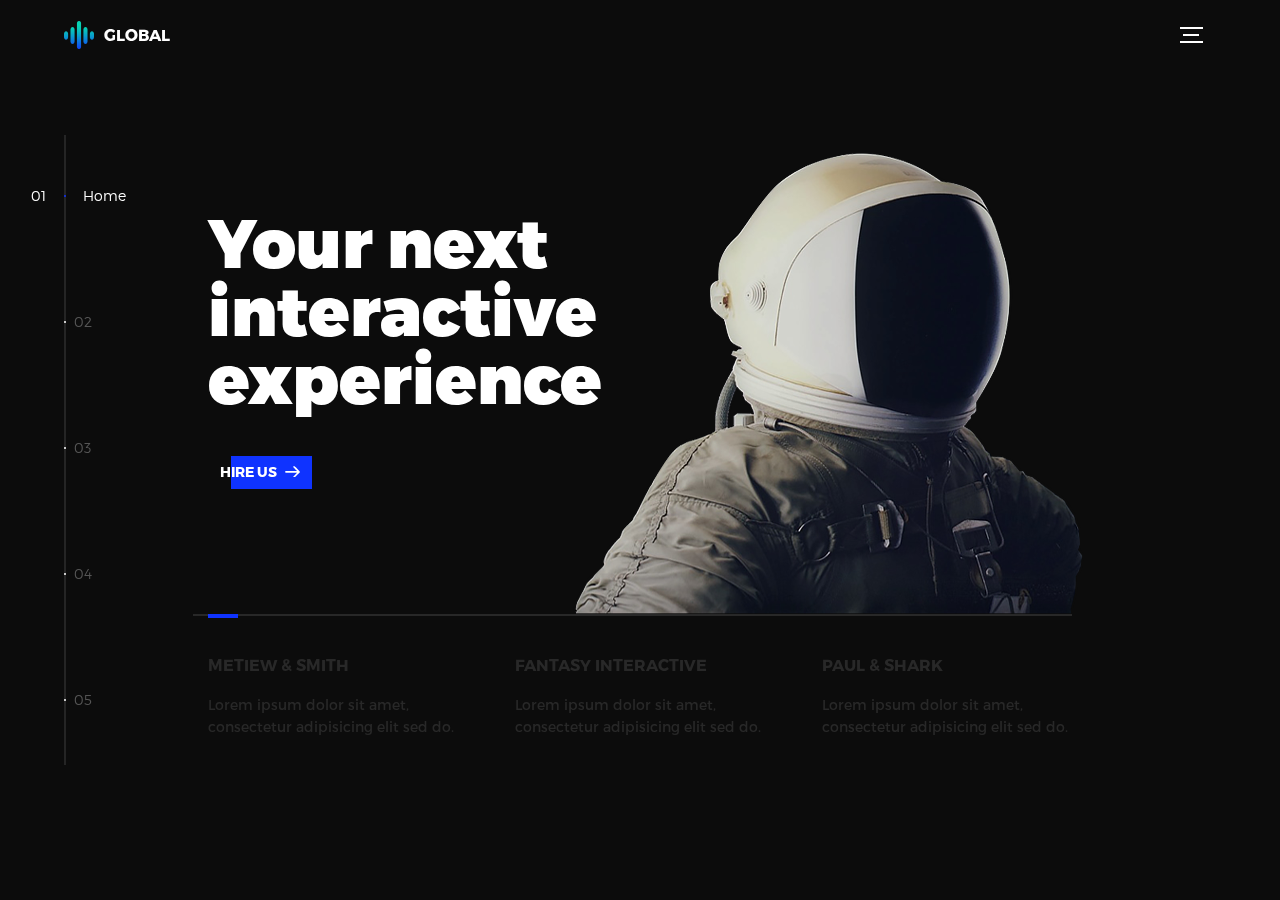
==== index.html @ d0811805 "Add files via upload" ====
<!DOCTYPE html>
<html lang="en">
<head>
  <title>Global</title>
  <meta charset="utf-8">
  <meta name="viewport" content="width=device-width, initial-scale=1">
  <meta http-equiv="X-UA-Compatible" content="IE=edge">
  <meta name="description" content="HTML5 website template">
  <meta name="keywords" content="global, template, html, sass, jquery">
  <meta name="author" content="Bucky Maler">
  <link rel="stylesheet" href="assets/css/main.css">
</head>
<body>

<!-- notification for small viewports and landscape oriented smartphones -->
<div class="device-notification">
  <a class="device-notification--logo" href="#0">
    <img src="assets/img/logo.png" alt="Global">
    <p>Global</p>
  </a>
  <p class="device-notification--message">Global has so much to offer that we must request you orient your device to portrait or find a larger screen. You won't be disappointed.</p>
</div>

<div class="perspective effect-rotate-left">
  <div class="container"><div class="outer-nav--return"></div>
    <div id="viewport" class="l-viewport">
      <div class="l-wrapper">
        <header class="header">
          <a class="header--logo" href="#0">
            <img src="assets/img/logo.png" alt="Global">
            <p>Global</p>
          </a>
          <button class="header--cta cta">Hire Us</button>
          <div class="header--nav-toggle">
            <span></span>
          </div>
        </header>
        <nav class="l-side-nav">
          <ul class="side-nav">
            <li class="is-active"><span>Home</span></li>
            <li><span>Works</span></li>
            <li><span>About</span></li>
            <li><span>Contact</span></li>
            <li><span>Hire us</span></li>
          </ul>
        </nav>
        <ul class="l-main-content main-content">
          <li class="l-section section section--is-active">
            <div class="intro">
              <div class="intro--banner">
                <h1>Your next<br>interactive<br>experience</h1>
                <button class="cta">Hire Us
                  <svg version="1.1" id="Layer_1" xmlns="http://www.w3.org/2000/svg" xmlns:xlink="http://www.w3.org/1999/xlink" x="0px" y="0px" viewBox="0 0 150 118" style="enable-background:new 0 0 150 118;" xml:space="preserve">
                  <g transform="translate(0.000000,118.000000) scale(0.100000,-0.100000)">
                    <path d="M870,1167c-34-17-55-57-46-90c3-15,81-100,194-211l187-185l-565-1c-431,0-571-3-590-13c-55-28-64-94-18-137c21-20,33-20,597-20h575l-192-193C800,103,794,94,849,39c20-20,39-29,61-29c28,0,63,30,298,262c147,144,272,271,279,282c30,51,23,60-219,304C947,1180,926,1196,870,1167z"/>
                  </g>
                  </svg>
                  <span class="btn-background"></span>
                </button>
                <img src="assets/img/introduction-visual.png" alt="Welcome">
              </div>
              <div class="intro--options">
                <a href="#0">
                  <h3>Metiew &amp; Smith</h3>
                  <p>Lorem ipsum dolor sit amet, consectetur adipisicing elit sed do.</p>
                </a>
                <a href="#0">
                  <h3>Fantasy interactive</h3>
                  <p>Lorem ipsum dolor sit amet, consectetur adipisicing elit sed do.</p>
                </a>
                <a href="#0">
                  <h3>Paul &amp; shark</h3>
                  <p>Lorem ipsum dolor sit amet, consectetur adipisicing elit sed do.</p>
                </a>
              </div>
            </div>
          </li>
          <li class="l-section section">
            <div class="work">
              <h2>Selected work</h2>
              <div class="work--lockup">
                <ul class="slider">
                  <li class="slider--item slider--item-left">
                    <a href="#0">
                      <div class="slider--item-image">
                        <img src="assets/img/work-victory.jpg" alt="Victory">
                      </div>
                      <p class="slider--item-title">Victory</p>
                      <p class="slider--item-description">Lorem ipsum dolor sit amet, consectetur adipisicing elit sed do.</p>
                    </a>
                  </li>
                  <li class="slider--item slider--item-center">
                    <a href="#0">
                      <div class="slider--item-image">
                        <img src="assets/img/work-metiew-smith.jpg" alt="Metiew and Smith">
                      </div>
                      <p class="slider--item-title">Metiew &amp; Smith</p>
                      <p class="slider--item-description">Lorem ipsum dolor sit amet, consectetur adipisicing elit sed do.</p>
                    </a>
                  </li>
                  <li class="slider--item slider--item-right">
                    <a href="#0">
                      <div class="slider--item-image">
                        <img src="assets/img/work-alex-nowak.jpg" alt="Alex Nowak">
                      </div>
                      <p class="slider--item-title">Alex Nowak</p>
                      <p class="slider--item-description">Lorem ipsum dolor sit amet, consectetur adipisicing elit sed do.</p>
                    </a>
                  </li>
                </ul>
                <div class="slider--prev">
                  <svg version="1.1" id="Layer_1" xmlns="http://www.w3.org/2000/svg" xmlns:xlink="http://www.w3.org/1999/xlink" x="0px" y="0px"
                  viewBox="0 0 150 118" style="enable-background:new 0 0 150 118;" xml:space="preserve">
                  <g transform="translate(0.000000,118.000000) scale(0.100000,-0.100000)">
                    <path d="M561,1169C525,1155,10,640,3,612c-3-13,1-36,8-52c8-15,134-145,281-289C527,41,562,10,590,10c22,0,41,9,61,29
                    c55,55,49,64-163,278L296,510h575c564,0,576,0,597,20c46,43,37,109-18,137c-19,10-159,13-590,13l-565,1l182,180
                    c101,99,187,188,193,199c16,30,12,57-12,84C631,1174,595,1183,561,1169z"/>
                  </g>
                  </svg>
                </div>
                <div class="slider--next">
                  <svg version="1.1" id="Layer_1" xmlns="http://www.w3.org/2000/svg" xmlns:xlink="http://www.w3.org/1999/xlink" x="0px" y="0px" viewBox="0 0 150 118" style="enable-background:new 0 0 150 118;" xml:space="preserve">
                  <g transform="translate(0.000000,118.000000) scale(0.100000,-0.100000)">
                    <path d="M870,1167c-34-17-55-57-46-90c3-15,81-100,194-211l187-185l-565-1c-431,0-571-3-590-13c-55-28-64-94-18-137c21-20,33-20,597-20h575l-192-193C800,103,794,94,849,39c20-20,39-29,61-29c28,0,63,30,298,262c147,144,272,271,279,282c30,51,23,60-219,304C947,1180,926,1196,870,1167z"/>
                  </g>
                  </svg>
                </div>
              </div>
            </div>
          </li>
          <li class="l-section section">
            <div class="about">
              <div class="about--banner">
                <h2>We<br>believe in<br>passionate<br>people</h2>
                <a href="#0">Career
                  <span>
                    <svg version="1.1" id="Layer_1" xmlns="http://www.w3.org/2000/svg" xmlns:xlink="http://www.w3.org/1999/xlink" x="0px" y="0px" viewBox="0 0 150 118" style="enable-background:new 0 0 150 118;" xml:space="preserve">
                    <g transform="translate(0.000000,118.000000) scale(0.100000,-0.100000)">
                      <path d="M870,1167c-34-17-55-57-46-90c3-15,81-100,194-211l187-185l-565-1c-431,0-571-3-590-13c-55-28-64-94-18-137c21-20,33-20,597-20h575l-192-193C800,103,794,94,849,39c20-20,39-29,61-29c28,0,63,30,298,262c147,144,272,271,279,282c30,51,23,60-219,304C947,1180,926,1196,870,1167z"/>
                    </g>
                    </svg>
                  </span>
                </a>
                <img src="assets/img/about-visual.png" alt="About Us">
              </div>
              <div class="about--options">
                <a href="#0">
                  <h3>Winners</h3>
                </a>
                <a href="#0">
                  <h3>Philosophy</h3>
                </a>
                <a href="#0">
                  <h3>History</h3>
                </a>
              </div>
            </div>
          </li>
          <li class="l-section section">
            <div class="contact">
              <div class="contact--lockup">
                <div class="modal">
                  <div class="modal--information">
                    <p>Pawia 5, 31-154 Kraków, Poland</p>
                    <a href="mailto:ouremail@gmail.com">ouremail@gmail.com</a>
                    <a href="tel:+148126287560">+48 12 628 75 60</a>
                  </div>
                  <ul class="modal--options">
                    <li><a href="#0">Bēhance</a></li>
                    <li><a href="#0">dribbble</a></li>
                    <li><a href="mailto:ouremail@gmail.com">Contact Us</a></li>
                  </ul>
                </div>
              </div>
            </div>
          </li>
          <li class="l-section section">
            <div class="hire">
              <h2>You want us to do</h2>
              <!-- checkout formspree.io for easy form setup -->
              <form class="work-request">
                <div class="work-request--options">
                  <span class="options-a">
                    <input id="opt-1" type="checkbox" value="app design">
                    <label for="opt-1">
                      <svg version="1.1" id="Layer_1" xmlns="http://www.w3.org/2000/svg" xmlns:xlink="http://www.w3.org/1999/xlink" x="0px" y="0px"
                      viewBox="0 0 150 111" style="enable-background:new 0 0 150 111;" xml:space="preserve">
                      <g transform="translate(0.000000,111.000000) scale(0.100000,-0.100000)">
                        <path d="M950,705L555,310L360,505C253,612,160,700,155,700c-6,0-44-34-85-75l-75-75l278-278L550-5l475,475c261,261,475,480,475,485c0,13-132,145-145,145C1349,1100,1167,922,950,705z"/>
                      </g>
                      </svg>
                      App Design
                    </label>
                    <input id="opt-2" type="checkbox" value="graphic design">
                    <label for="opt-2">
                      <svg version="1.1" id="Layer_1" xmlns="http://www.w3.org/2000/svg" xmlns:xlink="http://www.w3.org/1999/xlink" x="0px" y="0px"
                      viewBox="0 0 150 111" style="enable-background:new 0 0 150 111;" xml:space="preserve">
                      <g transform="translate(0.000000,111.000000) scale(0.100000,-0.100000)">
                        <path d="M950,705L555,310L360,505C253,612,160,700,155,700c-6,0-44-34-85-75l-75-75l278-278L550-5l475,475c261,261,475,480,475,485c0,13-132,145-145,145C1349,1100,1167,922,950,705z"/>
                      </g>
                      </svg>
                      Graphic Design
                    </label>
                    <input id="opt-3" type="checkbox" value="motion design">
                    <label for="opt-3">
                      <svg version="1.1" id="Layer_1" xmlns="http://www.w3.org/2000/svg" xmlns:xlink="http://www.w3.org/1999/xlink" x="0px" y="0px"
                      viewBox="0 0 150 111" style="enable-background:new 0 0 150 111;" xml:space="preserve">
                      <g transform="translate(0.000000,111.000000) scale(0.100000,-0.100000)">
                        <path d="M950,705L555,310L360,505C253,612,160,700,155,700c-6,0-44-34-85-75l-75-75l278-278L550-5l475,475c261,261,475,480,475,485c0,13-132,145-145,145C1349,1100,1167,922,950,705z"/>
                      </g>
                      </svg>
                      Motion Design
                    </label>
                  </span>
                  <span class="options-b">
                    <input id="opt-4" type="checkbox" value="ux design">
                    <label for="opt-4">
                      <svg version="1.1" id="Layer_1" xmlns="http://www.w3.org/2000/svg" xmlns:xlink="http://www.w3.org/1999/xlink" x="0px" y="0px"
                      viewBox="0 0 150 111" style="enable-background:new 0 0 150 111;" xml:space="preserve">
                      <g transform="translate(0.000000,111.000000) scale(0.100000,-0.100000)">
                        <path d="M950,705L555,310L360,505C253,612,160,700,155,700c-6,0-44-34-85-75l-75-75l278-278L550-5l475,475c261,261,475,480,475,485c0,13-132,145-145,145C1349,1100,1167,922,950,705z"/>
                      </g>
                      </svg>
                      UX Design
                    </label>
                    <input id="opt-5" type="checkbox" value="webdesign">
                    <label for="opt-5">
                      <svg version="1.1" id="Layer_1" xmlns="http://www.w3.org/2000/svg" xmlns:xlink="http://www.w3.org/1999/xlink" x="0px" y="0px"
                      viewBox="0 0 150 111" style="enable-background:new 0 0 150 111;" xml:space="preserve">
                      <g transform="translate(0.000000,111.000000) scale(0.100000,-0.100000)">
                        <path d="M950,705L555,310L360,505C253,612,160,700,155,700c-6,0-44-34-85-75l-75-75l278-278L550-5l475,475c261,261,475,480,475,485c0,13-132,145-145,145C1349,1100,1167,922,950,705z"/>
                      </g>
                      </svg>
                      Webdesign
                    </label>
                    <input id="opt-6" type="checkbox" value="marketing">
                    <label for="opt-6">
                      <svg version="1.1" id="Layer_1" xmlns="http://www.w3.org/2000/svg" xmlns:xlink="http://www.w3.org/1999/xlink" x="0px" y="0px"
                      viewBox="0 0 150 111" style="enable-background:new 0 0 150 111;" xml:space="preserve">
                      <g transform="translate(0.000000,111.000000) scale(0.100000,-0.100000)">
                        <path d="M950,705L555,310L360,505C253,612,160,700,155,700c-6,0-44-34-85-75l-75-75l278-278L550-5l475,475c261,261,475,480,475,485c0,13-132,145-145,145C1349,1100,1167,922,950,705z"/>
                      </g>
                      </svg>
                      Marketing
                    </label>
                  </span>
                </div>
                <div class="work-request--information">
                  <div class="information-name">
                    <input id="name" type="text" spellcheck="false">
                    <label for="name">Name</label>
                  </div>
                  <div class="information-email">
                    <input id="email" type="email" spellcheck="false">
                    <label for="email">Email</label>
                  </div>
                </div>
                <input type="submit" value="Send Request">
              </form>
            </div>
          </li>
        </ul>
      </div>
    </div>
  </div>
  <ul class="outer-nav">
    <li class="is-active">Home</li>
    <li>Works</li>
    <li>About</li>
    <li>Contact</li>
    <li>Hire us</li>
  </ul>
</div>

<script src="https://ajax.googleapis.com/ajax/libs/jquery/2.2.4/jquery.min.js"></script>
<script>window.jQuery || document.write('<script src="assets/js/vendor/jquery-2.2.4.min.js"><\/script>')</script>
<script src="assets/js/functions-min.js"></script>
</body>
</html>
---- assets/css/main.css ----
@font-face{font-family:'Montserrat';src:url("fonts/Montserrat-Black.eot");src:local("☺"),url("fonts/Montserrat-Black.woff") format("woff"),url("fonts/Montserrat-Black.ttf") format("truetype"),url("fonts/Montserrat-Black.svg") format("svg");font-weight:900;font-style:normal}@font-face{font-family:'Montserrat';src:url("fonts/Montserrat-Bold.eot");src:local("☺"),url("fonts/Montserrat-Bold.woff") format("woff"),url("fonts/Montserrat-Bold.ttf") format("truetype"),url("fonts/Montserrat-Bold.svg") format("svg");font-weight:700;font-style:normal}@font-face{font-family:'Montserrat';src:url("fonts/Montserrat-Regular.eot");src:local("☺"),url("fonts/Montserrat-Regular.woff") format("woff"),url("fonts/Montserrat-Regular.ttf") format("truetype"),url("fonts/Montserrat-Regular.svg") format("svg");font-weight:400;font-style:normal}@font-face{font-family:'Montserrat';src:url("fonts/Montserrat-Light.eot");src:local("☺"),url("fonts/Montserrat-Light.woff") format("woff"),url("fonts/Montserrat-Light.ttf") format("truetype"),url("fonts/Montserrat-Light.svg") format("svg");font-weight:300;font-style:normal}/*! normalize.css v3.0.2 | MIT License | git.io/normalize */html{font-family:sans-serif;-ms-text-size-adjust:100%;-webkit-text-size-adjust:100%}body{margin:0}article,aside,details,figcaption,figure,footer,header,hgroup,main,menu,nav,section,summary{display:block}audio,canvas,progress,video{display:inline-block;vertical-align:baseline}audio:not([controls]){display:none;height:0}[hidden],template{display:none}a{background-color:transparent}a:active,a:hover{outline:0}abbr[title]{border-bottom:1px dotted}b,strong{font-weight:bold}dfn{font-style:italic}h1{font-size:2em;margin:0.67em 0}mark{background:#ff0;color:#000}small{font-size:80%}sub,sup{font-size:75%;line-height:0;position:relative;vertical-align:baseline}sup{top:-0.5em}sub{bottom:-0.25em}img{border:0}svg:not(:root){overflow:hidden}figure{margin:1em 40px}hr{box-sizing:content-box;height:0}pre{overflow:auto}code,kbd,pre,samp{font-family:monospace, monospace;font-size:1em}button,input,optgroup,select,textarea{color:inherit;font:inherit;margin:0}button{overflow:visible}button,select{text-transform:none}button,html input[type="button"],input[type="reset"],input[type="submit"]{-webkit-appearance:button;cursor:pointer}button[disabled],html input[disabled]{cursor:default}button::-moz-focus-inner,input::-moz-focus-inner{border:0;padding:0}input{line-height:normal}input[type="checkbox"],input[type="radio"]{box-sizing:border-box;padding:0}input[type="number"]::-webkit-inner-spin-button,input[type="number"]::-webkit-outer-spin-button{height:auto}input[type="search"]{-webkit-appearance:textfield;box-sizing:content-box}input[type="search"]::-webkit-search-cancel-button,input[type="search"]::-webkit-search-decoration{-webkit-appearance:none}fieldset{border:1px solid #c0c0c0;margin:0 2px;padding:0.35em 0.625em 0.75em}legend{border:0;padding:0}textarea{overflow:auto}optgroup{font-weight:bold}table{border-collapse:collapse;border-spacing:0}td,th{padding:0}::-moz-selection{background:#FFF498}::selection{background:#FFF498}::-moz-selection{background:#FFF498}img::-moz-selection{background:transparent}img::selection{background:transparent}img::-moz-selection{background:transparent}body{-webkit-tap-highlight-color:#FFF498}body{background-color:#0c0c0c;font-size:14px;line-height:1.6;font-family:"Montserrat",sans-serif;color:#fff;-webkit-font-smoothing:antialiased;-webkit-text-size-adjust:100%}.l-viewport{position:relative;width:100%;height:100vh;box-shadow:0 0 45px 5px rgba(0,0,0,0.85);overflow:hidden}.l-wrapper{position:relative;width:1440px;max-width:90%;height:100%;margin:0 auto}.l-side-nav{position:absolute;left:0;display:-webkit-box;display:-webkit-flex;display:-ms-flexbox;display:flex;height:100%;-webkit-box-align:center;-webkit-align-items:center;-ms-flex-align:center;align-items:center}.l-side-nav::before{content:"";position:absolute;top:50%;left:0;-webkit-transform:translateY(-50%);transform:translateY(-50%);width:2px;height:70%;max-height:750px;background-color:#555;opacity:.35;z-index:10}@media (max-width: 1180px){.l-side-nav{display:none}}.l-main-content{position:relative;width:100%;height:100%;margin:0;padding:0;list-style:none}.l-section{position:absolute;width:100%;height:100%}.device-notification{display:none;position:fixed;top:0;left:0;width:100%;height:100%;-webkit-box-orient:vertical;-webkit-box-direction:normal;-webkit-flex-direction:column;-ms-flex-direction:column;flex-direction:column;-webkit-box-align:center;-webkit-align-items:center;-ms-flex-align:center;-ms-grid-row-align:center;align-items:center;-webkit-box-pack:center;-webkit-justify-content:center;-ms-flex-pack:center;justify-content:center;background-color:#0c0c0c;z-index:12}.device-notification--logo{display:-webkit-box;display:-webkit-flex;display:-ms-flexbox;display:flex;-webkit-box-align:center;-webkit-align-items:center;-ms-flex-align:center;align-items:center;text-decoration:none;color:#fff}.device-notification--logo p{margin:0 0 0 10px;font-size:16px;font-weight:700;text-transform:uppercase}.device-notification--message{width:70%;margin:30px 0 0 0;font-weight:700;text-align:center}@media (max-width: 767px) and (min-width: 601px) and (max-height: 680px){.device-notification{display:-webkit-box;display:-webkit-flex;display:-ms-flexbox;display:flex}}@media (max-width: 600px) and (min-width: 480px) and (max-height: 580px){.device-notification{display:-webkit-box;display:-webkit-flex;display:-ms-flexbox;display:flex}}@media (max-width: 736px) and (min-width: 360px) and (orientation: landscape){.device-notification{display:-webkit-box;display:-webkit-flex;display:-ms-flexbox;display:flex}}@media(max-width: 359px){.device-notification{display:-webkit-box;display:-webkit-flex;display:-ms-flexbox;display:flex}}.section{opacity:0;visibility:hidden;-webkit-transition:opacity .4s ease-in-out,visibility 0s .4s;transition:opacity .4s ease-in-out,visibility 0s .4s}.section--is-active{opacity:1;visibility:visible;z-index:1;-webkit-transition:opacity .4s ease-in-out .4s;transition:opacity .4s ease-in-out .4s}.section--next{-webkit-transform:translateY(-45px);transform:translateY(-45px);-webkit-transition:-webkit-transform .4s ease-in-out;transition:-webkit-transform .4s ease-in-out;transition:transform .4s ease-in-out;transition:transform .4s ease-in-out, -webkit-transform .4s ease-in-out}.section--prev{-webkit-transform:translateY(45px);transform:translateY(45px);-webkit-transition:-webkit-transform .4s ease-in-out;transition:-webkit-transform .4s ease-in-out;transition:transform .4s ease-in-out;transition:transform .4s ease-in-out, -webkit-transform .4s ease-in-out}.header{position:absolute;top:0;left:0;display:-webkit-box;display:-webkit-flex;display:-ms-flexbox;display:flex;width:100%;height:70px;-webkit-box-align:center;-webkit-align-items:center;-ms-flex-align:center;align-items:center;-webkit-box-pack:justify;-webkit-justify-content:space-between;-ms-flex-pack:justify;justify-content:space-between;z-index:10}.header--logo{display:-webkit-box;display:-webkit-flex;display:-ms-flexbox;display:flex;-webkit-box-align:center;-webkit-align-items:center;-ms-flex-align:center;align-items:center;text-decoration:none;color:#fff}.header--logo p{margin:0 0 0 10px;font-size:16px;font-weight:700;text-transform:uppercase}.header--nav-toggle{display:-webkit-box;display:-webkit-flex;display:-ms-flexbox;display:flex;width:50px;height:50px;-webkit-box-orient:vertical;-webkit-box-direction:normal;-webkit-flex-direction:column;-ms-flex-direction:column;flex-direction:column;-webkit-box-align:center;-webkit-align-items:center;-ms-flex-align:center;align-items:center;-webkit-box-pack:center;-webkit-justify-content:center;-ms-flex-pack:center;justify-content:center;cursor:pointer}.header--nav-toggle span,.header--nav-toggle::before,.header--nav-toggle::after{content:"";position:relative;width:16px;height:2px;background-color:#fff}.header--nav-toggle::before{bottom:5px;width:23px}.header--nav-toggle::after{top:5px;width:23px}.header--cta{position:absolute;top:50%;left:50%;-webkit-transform:translate(-50%, -50%);transform:translate(-50%, -50%);padding:0 20px;line-height:30px;text-decoration:none;color:#fff;font-weight:700;text-transform:uppercase;background-color:#0f33ff;border:none;opacity:0;visibility:hidden;-webkit-transition:opacity .4s ease-in-out,visibility 0s .4s;transition:opacity .4s ease-in-out,visibility 0s .4s}.header--cta:focus{outline:none}.header--cta.is-active{opacity:1;visibility:visible;-webkit-transition:opacity .4s ease-in-out .4s;transition:opacity .4s ease-in-out .4s}@media (max-width: 767px){.header--cta{display:none}}.side-nav{position:relative;display:-webkit-box;display:-webkit-flex;display:-ms-flexbox;display:flex;width:100px;height:70%;max-height:750px;-webkit-box-orient:vertical;-webkit-box-direction:normal;-webkit-flex-direction:column;-ms-flex-direction:column;flex-direction:column;-webkit-justify-content:space-around;-ms-flex-pack:distribute;justify-content:space-around;margin:0;padding:0;list-style-position:inside;z-index:10}.side-nav>li{position:relative;top:-5px;color:#fff;font-size:6px;cursor:pointer}.side-nav>li span{position:relative;top:3px;left:10px;color:#fff;font-size:14px;font-weight:300;opacity:0;visibility:hidden}.side-nav>li::before{position:absolute;top:3px;left:10px;color:#555;font-size:14px;font-weight:300}.side-nav li:nth-child(1)::before{content:"01"}.side-nav li:nth-child(2)::before{content:"02"}.side-nav li:nth-child(3)::before{content:"03"}.side-nav li:nth-child(4)::before{content:"04"}.side-nav li:nth-child(5)::before{content:"05"}.side-nav li.is-active{color:#0f33ff;-webkit-transition:color .4s ease-in-out;transition:color .4s ease-in-out}.side-nav li.is-active span{opacity:1;visibility:visible;-webkit-transition:opacity .4s ease-in-out;transition:opacity .4s ease-in-out}.side-nav li.is-active::before{left:-33px;color:#fff}.intro{position:relative;display:-webkit-box;display:-webkit-flex;display:-ms-flexbox;display:flex;width:900px;max-width:75%;height:100%;-webkit-box-orient:vertical;-webkit-box-direction:normal;-webkit-flex-direction:column;-ms-flex-direction:column;flex-direction:column;-webkit-box-pack:center;-webkit-justify-content:center;-ms-flex-pack:center;justify-content:center;margin:0 auto}@media (max-width: 1180px){.intro{max-width:100%}}.intro--banner{position:relative;height:475px}.intro--banner::before{content:"";position:absolute;bottom:20px;left:-15px;right:0;height:2px;background-color:#282828}.intro--banner::after{content:"";position:absolute;bottom:18px;left:0;width:30px;height:4px;background-color:#0f33ff}.intro--banner h1{position:relative;font-size:68px;font-weight:900;line-height:1;z-index:1}.intro--banner button{position:relative;padding:5px 17px 5px 12px;font-weight:700;text-transform:uppercase;background-color:transparent;border:none}.intro--banner button .btn-background{position:absolute;top:0;left:23px;right:0;height:100%;background-color:#0f33ff;z-index:-1;-webkit-transition:left .2s ease-in-out;transition:left .2s ease-in-out}.intro--banner button:hover .btn-background{left:0}.intro--banner button:focus{outline:none}.intro--banner button svg{position:relative;left:5px;width:15px;fill:#fff}.intro--banner img{position:absolute;bottom:21px;right:-12px}.intro--options{display:-webkit-box;display:-webkit-flex;display:-ms-flexbox;display:flex;-webkit-box-pack:justify;-webkit-justify-content:space-between;-ms-flex-pack:justify;justify-content:space-between;margin:0;padding:0;list-style:none}.intro--options>a{max-width:250px;text-decoration:none;color:#282828;-webkit-transition:color .2s ease-in-out;transition:color .2s ease-in-out}.intro--options>a:hover{color:#fff}.intro--options h3{font-size:16px;text-transform:uppercase}.intro--options p{margin-bottom:0}@media (max-width: 900px){.intro--banner{height:380px}.intro--banner h1{font-size:55px}.intro--banner img{width:430px}.intro--options>a{margin-right:30px}.intro--options>a:last-child{margin-right:0}}@media (max-width: 767px){.intro--banner{height:305px}.intro--banner h1{font-size:44px}.intro--banner img{width:330px}.intro--options{display:block}.intro--options>a{display:block;max-width:100%;margin:0 0 30px 0}.intro--options>a:last-child{margin-bottom:0}}@media (max-width: 600px){.intro--banner{height:360px}.intro--banner h1{font-size:55px}.intro--banner img{display:none}}@media (max-width: 600px) and (max-height: 750px){.intro--banner{height:auto}.intro--banner::before,.intro--banner::after{display:none}.intro--banner h1{margin-top:0}.intro--options{display:none}}.work{position:relative;display:-webkit-box;display:-webkit-flex;display:-ms-flexbox;display:flex;width:960px;max-width:80%;height:100%;-webkit-box-orient:vertical;-webkit-box-direction:normal;-webkit-flex-direction:column;-ms-flex-direction:column;flex-direction:column;-webkit-box-pack:center;-webkit-justify-content:center;-ms-flex-pack:center;justify-content:center;margin:0 auto}@media (max-width: 1180px){.work{max-width:100%}}.work h2{margin:0 0 20px 0;font-size:30px;text-align:center}.work--lockup{position:relative}.work--lockup .slider{position:relative;display:-webkit-box;display:-webkit-flex;display:-ms-flexbox;display:flex;width:80%;margin:0 auto;padding:0;list-style:none}.work--lockup .slider--item{position:absolute;display:none;text-align:center}.work--lockup .slider--item a{text-decoration:none;color:#858585}.work--lockup .slider--item-title{margin-top:10px;font-size:12px;font-weight:700;text-transform:uppercase}.work--lockup .slider--item-description{display:none;max-width:250px;margin:0 auto}.work--lockup .slider--item-image{width:150px;height:150px;margin:0 auto;border-radius:50%;overflow:hidden}.work--lockup .slider--item-image img{width:100%}.work--lockup .slider--item-left{top:50%;left:0;-webkit-transform:translateY(-50%);transform:translateY(-50%);display:block}.work--lockup .slider--item-right{top:50%;right:0;-webkit-transform:translateY(-50%);transform:translateY(-50%);display:block}.work--lockup .slider--item-center{position:relative;top:30px;left:50%;-webkit-transform:translateX(-50%);transform:translateX(-50%);display:block}.work--lockup .slider--item-center a{color:#fff}.work--lockup .slider--item-center .slider--item-title{margin-top:25px;font-size:16px}.work--lockup .slider--item-center .slider--item-description{display:block}.work--lockup .slider--item-center .slider--item-image{width:300px;height:300px}.work--lockup .slider--next,.work--lockup .slider--prev{position:absolute;top:160px;display:-webkit-box;display:-webkit-flex;display:-ms-flexbox;display:flex;width:50px;height:50px;-webkit-box-align:center;-webkit-align-items:center;-ms-flex-align:center;align-items:center;-webkit-box-pack:center;-webkit-justify-content:center;-ms-flex-pack:center;justify-content:center;background-color:#282828;border-radius:50%;cursor:pointer}.work--lockup .slider--next svg,.work--lockup .slider--prev svg{width:20px;fill:#fff}.work--lockup .slider--next{right:0}.work--lockup .slider--prev{left:0}@media (max-width: 900px){.work--lockup .slider--item-image{width:120px;height:120px}.work--lockup .slider--item-center .slider--item-image{width:240px;height:240px}.work--lockup .slider--next,.work--lockup .slider--prev{top:130px}}@media (max-width: 767px){.work--lockup .slider{width:75%}.work--lockup .slider--item-image{width:90px;height:90px}.work--lockup .slider--item-center .slider--item-image{width:190px;height:190px}.work--lockup .slider--next,.work--lockup .slider--prev{top:105px}}@media (max-width: 600px){.work--lockup .slider{width:auto}.work--lockup .slider--item-left,.work--lockup .slider--item-right{display:none}}.about{position:relative;display:-webkit-box;display:-webkit-flex;display:-ms-flexbox;display:flex;width:900px;max-width:75%;height:100%;-webkit-box-orient:vertical;-webkit-box-direction:normal;-webkit-flex-direction:column;-ms-flex-direction:column;flex-direction:column;-webkit-box-pack:center;-webkit-justify-content:center;-ms-flex-pack:center;justify-content:center;margin:0 auto}@media (max-width: 1180px){.about{max-width:100%}}.about--banner{position:relative;height:475px}.about--banner::before{content:"";position:absolute;top:20px;left:200px;-webkit-transform:rotate(-25deg);transform:rotate(-25deg);border:5px solid #0f33ff;border-right-color:transparent;border-bottom-color:transparent}.about--banner::after{content:"";position:absolute;top:75px;left:400px;-webkit-transform:rotate(45deg);transform:rotate(45deg);width:10px;height:10px;background-color:#0f33ff}.about--banner h2{position:relative;margin-top:35px;font-size:68px;font-weight:900;line-height:1;z-index:1}.about--banner h2::before{content:"";position:absolute;top:60px;left:268px;width:30px;height:30px;background-color:#0f33ff;border-radius:50%}.about--banner h2::after{content:"";position:absolute;top:255px;left:255px;width:10px;height:10px;background-color:#0f33ff}.about--banner a{padding:5px 17px 5px 0;text-decoration:none;color:#fff;font-weight:700;text-transform:uppercase;background-color:transparent}.about--banner a:hover svg{left:10px}.about--banner a svg{position:relative;left:5px;width:15px;fill:#fff;-webkit-transition:left .2s ease-in-out;transition:left .2s ease-in-out}.about--banner img{position:absolute;bottom:-90px;right:-12px}.about--options{display:-webkit-box;display:-webkit-flex;display:-ms-flexbox;display:flex;max-width:600px;-webkit-box-pack:justify;-webkit-justify-content:space-between;-ms-flex-pack:justify;justify-content:space-between;margin:0;padding:0;list-style:none}.about--options>a{position:relative;width:150px;height:75px;text-decoration:none;color:#fff;border:10px solid #0f33ff;background-position:center;background-size:cover;background-repeat:no-repeat}.about--options>a:nth-child(1){background-image:url("../img/about-winners.jpg")}.about--options>a:nth-child(2){background-image:url("../img/about-philosophy.jpg")}.about--options>a:nth-child(3){background-image:url("../img/about-history.jpg")}.about--options>a:hover h3{bottom:-50px}.about--options h3{position:absolute;bottom:-38px;left:10px;font-size:16px;text-transform:uppercase;-webkit-transition:bottom .2s ease-in-out,left .2s ease-in-out;transition:bottom .2s ease-in-out,left .2s ease-in-out}@media (max-width: 767px){.about--banner{height:305px}.about--banner::before{top:0;left:125px}.about--banner::after{top:35px;left:260px}.about--banner h2{margin-top:10px;font-size:44px}.about--banner h2::before{top:28px;left:168px}.about--banner h2::after{top:163px;left:163px}.about--banner img{width:315px}}@media (max-width: 600px){.about--banner{height:auto}.about--banner::before{left:155px}.about--banner::after{left:310px}.about--banner h2{margin-top:0;font-size:55px}.about--banner h2::before{top:43px;left:214px}.about--banner h2::after{top:205px;left:205px}.about--banner img{display:none}.about--options{display:none}}.contact{position:fixed;top:0;left:0;width:100%;height:100%;background-image:url("../img/contact-visual.png");background-position:center;background-size:cover;background-repeat:no-repeat}.contact--lockup{position:relative;display:-webkit-box;display:-webkit-flex;display:-ms-flexbox;display:flex;width:900px;max-width:75%;height:100%;-webkit-box-align:center;-webkit-align-items:center;-ms-flex-align:center;align-items:center;-webkit-box-pack:end;-webkit-justify-content:flex-end;-ms-flex-pack:end;justify-content:flex-end;margin:0 auto}@media (max-width: 1180px){.contact--lockup{max-width:90%}}@media (max-width: 767px){.contact--lockup{-webkit-box-pack:center;-webkit-justify-content:center;-ms-flex-pack:center;justify-content:center}}.contact--lockup .modal{padding:45px 45px;text-align:center;background-color:#0c0c0c;box-shadow:0 0 30px 0 rgba(0,0,0,0.75)}.contact--lockup .modal--information p,.contact--lockup .modal--information a{display:block;margin:14px 0;text-decoration:none;color:#fff;font-weight:700}.contact--lockup .modal--information p{margin-top:0}.contact--lockup .modal--options{margin:0;padding:0;list-style:none}.contact--lockup .modal--options>li{width:130px;margin:0 auto 25px auto}.contact--lockup .modal--options li:nth-child(1){background-color:#1769ff}.contact--lockup .modal--options li:nth-child(2){background-color:#ea4c89}.contact--lockup .modal--options li:nth-child(3){margin-bottom:0;background-color:#0f33ff;text-transform:uppercase}.contact--lockup .modal--options a{display:block;width:100%;padding:8px 0;text-decoration:none;color:#fff;font-weight:700}.hire{position:relative;display:-webkit-box;display:-webkit-flex;display:-ms-flexbox;display:flex;width:700px;max-width:75%;height:100%;-webkit-box-orient:vertical;-webkit-box-direction:normal;-webkit-flex-direction:column;-ms-flex-direction:column;flex-direction:column;-webkit-box-pack:center;-webkit-justify-content:center;-ms-flex-pack:center;justify-content:center;margin:0 auto}@media (max-width: 1180px){.hire{max-width:100%}}.hire h2{margin:0 0 20px 0;font-size:30px;text-align:center}.work-request{display:-webkit-box;display:-webkit-flex;display:-ms-flexbox;display:flex;width:100%;-webkit-box-orient:vertical;-webkit-box-direction:normal;-webkit-flex-direction:column;-ms-flex-direction:column;flex-direction:column;-webkit-box-align:center;-webkit-align-items:center;-ms-flex-align:center;align-items:center;color:#fff}.work-request input[type="submit"]{width:400px;max-width:100%;line-height:50px;font-size:16px;font-weight:700;text-transform:uppercase;background-color:#0f33ff;border:none;border-radius:0}.work-request input[type="submit"]:focus{outline:none}.work-request--options{display:-webkit-box;display:-webkit-flex;display:-ms-flexbox;display:flex;width:100%;-webkit-box-orient:vertical;-webkit-box-direction:normal;-webkit-flex-direction:column;-ms-flex-direction:column;flex-direction:column;-webkit-box-align:center;-webkit-align-items:center;-ms-flex-align:center;align-items:center;margin:30px 0}.work-request--options .options-a{display:-webkit-box;display:-webkit-flex;display:-ms-flexbox;display:flex;width:100%;-webkit-box-pack:justify;-webkit-justify-content:space-between;-ms-flex-pack:justify;justify-content:space-between}.work-request--options .options-b{display:-webkit-box;display:-webkit-flex;display:-ms-flexbox;display:flex;width:72%;-webkit-flex-wrap:wrap;-ms-flex-wrap:wrap;flex-wrap:wrap;-webkit-justify-content:space-around;-ms-flex-pack:distribute;justify-content:space-around}.work-request--options label{display:block;width:200px;margin-bottom:30px;line-height:50px;font-size:16px;font-weight:700;text-align:center;border:2px solid #fff;cursor:pointer;-webkit-transition:background-color .2s ease-in-out,border-color .2s ease-in-out;transition:background-color .2s ease-in-out,border-color .2s ease-in-out}.work-request--options label svg{position:relative;left:-5px;width:0;fill:#fff;-webkit-transition:width .2s ease-in-out;transition:width .2s ease-in-out}.work-request--options input[type="checkbox"]{display:none}.work-request--options input[type="checkbox"]:checked+label{background-color:#0f33ff;border-color:#0f33ff}.work-request--options input[type="checkbox"]:checked+label svg{width:15px}.work-request--information{display:-webkit-box;display:-webkit-flex;display:-ms-flexbox;display:flex;width:100%;-webkit-box-pack:justify;-webkit-justify-content:space-between;-ms-flex-pack:justify;justify-content:space-between;margin-bottom:60px}.work-request--information .information-name,.work-request--information .information-email{position:relative;width:45%;height:50px;font-size:30px;font-weight:300}.work-request--information input[type="text"],.work-request--information input[type="email"]{width:100%;padding:0 0 5px 0;background-color:transparent;border:none;border-bottom:1px solid #fff;border-radius:0}.work-request--information input[type="text"]:focus,.work-request--information input[type="email"]:focus{outline:none;background-color:#0c0c0c}.work-request--information label{position:absolute;top:0;left:0;pointer-events:none;-webkit-transition:top .2s ease-in-out,font-size .2s ease-in-out;transition:top .2s ease-in-out,font-size .2s ease-in-out}.work-request--information input:focus+label,.work-request--information input.has-value+label{top:-15px;font-size:14px}@media (max-width: 767px){.work-request--options{-webkit-box-orient:horizontal;-webkit-box-direction:normal;-webkit-flex-direction:row;-ms-flex-direction:row;flex-direction:row;-webkit-justify-content:space-around;-ms-flex-pack:distribute;justify-content:space-around}.work-request--options .options-a,.work-request--options .options-b{display:block;width:auto}}@media (max-width: 600px){.work-request--options{margin:20px 0}}@media (max-width: 600px) and (max-width: 415px){.work-request--options{-webkit-box-pack:justify;-webkit-justify-content:space-between;-ms-flex-pack:justify;justify-content:space-between}}@media (max-width: 600px){.work-request--options label{width:150px;margin-bottom:15px;font-size:14px}.work-request--options input[type="checkbox"]:checked+label svg{width:12px}.work-request--information{margin-bottom:30px}.work-request--information .information-name,.work-request--information .information-email{height:40px;font-size:24px}}.perspective{position:relative;width:100%;height:100%;overflow:hidden}.perspective--modalview{position:fixed;-webkit-perspective:1500px;perspective:1500px}.container{position:relative;-webkit-transform:translateZ(0) translateX(0) rotateY(0deg);transform:translateZ(0) translateX(0) rotateY(0deg);min-height:100%;outline:30px solid #0f33ff;-webkit-transition:-webkit-transform .4s;transition:-webkit-transform .4s;transition:transform .4s;transition:transform .4s, -webkit-transform .4s}.modalview .container{position:absolute;width:100%;height:100%;overflow:hidden;-webkit-backface-visibility:hidden;backface-visibility:hidden}.effect-rotate-left .container{-webkit-transform-origin:0% 50%;transform-origin:0% 50%;-webkit-transition:-webkit-transform .4s;transition:-webkit-transform .4s;transition:transform .4s;transition:transform .4s, -webkit-transform .4s}.effect-rotate-left--animate .container{-webkit-transform:translateZ(-1800px) translateX(-50%) rotateY(45deg);transform:translateZ(-1800px) translateX(-50%) rotateY(45deg);outline:30px solid #0f33ff}.outer-nav{position:absolute;top:50%;left:55%;-webkit-transform:translateY(-50%);transform:translateY(-50%);-webkit-transform-style:preserve-3d;transform-style:preserve-3d;margin:0;padding:0;list-style:none;text-align:center;visibility:hidden;-webkit-transition:visibility 0s .2s;transition:visibility 0s .2s}.outer-nav.is-vis{visibility:visible}.outer-nav--return{position:absolute;top:0;left:0;width:100%;height:100%;display:none;cursor:pointer;z-index:11}.outer-nav--return.is-vis{display:block}.outer-nav>li{-webkit-transform-style:preserve-3d;transform-style:preserve-3d;-webkit-transform:translateX(350px) translateZ(-1000px);transform:translateX(350px) translateZ(-1000px);font-size:55px;font-weight:900;opacity:0;cursor:pointer;-webkit-transition:opacity .2s,-webkit-transform .2s;transition:opacity .2s,-webkit-transform .2s;transition:transform .2s,opacity .2s;transition:transform .2s,opacity .2s,-webkit-transform .2s}.outer-nav>li.is-vis{-webkit-transform:translateX(0) translateZ(0);transform:translateX(0) translateZ(0);opacity:1;-webkit-transition:opacity .4s,-webkit-transform .4s;transition:opacity .4s,-webkit-transform .4s;transition:transform .4s,opacity .4s;transition:transform .4s,opacity .4s,-webkit-transform .4s}.outer-nav>li::before{content:"";position:absolute;top:50%;left:50%;-webkit-transform:translate(-50%, -25%);transform:translate(-50%, -25%);width:110%;height:15px;opacity:0;background-color:#0f33ff}.outer-nav>li.is-active::before{opacity:1}@media (max-width: 767px){.outer-nav>li{font-size:44px}}@media (max-width: 600px){.outer-nav>li{font-size:34px}}.outer-nav li.is-vis:nth-child(2){-webkit-transition-delay:.04s;transition-delay:.04s}.outer-nav li.is-vis:nth-child(3){-webkit-transition-delay:.08s;transition-delay:.08s}.outer-nav li.is-vis:nth-child(4){-webkit-transition-delay:.12s;transition-delay:.12s}.outer-nav li.is-vis:nth-child(5){-webkit-transition-delay:.16s;transition-delay:.16s}
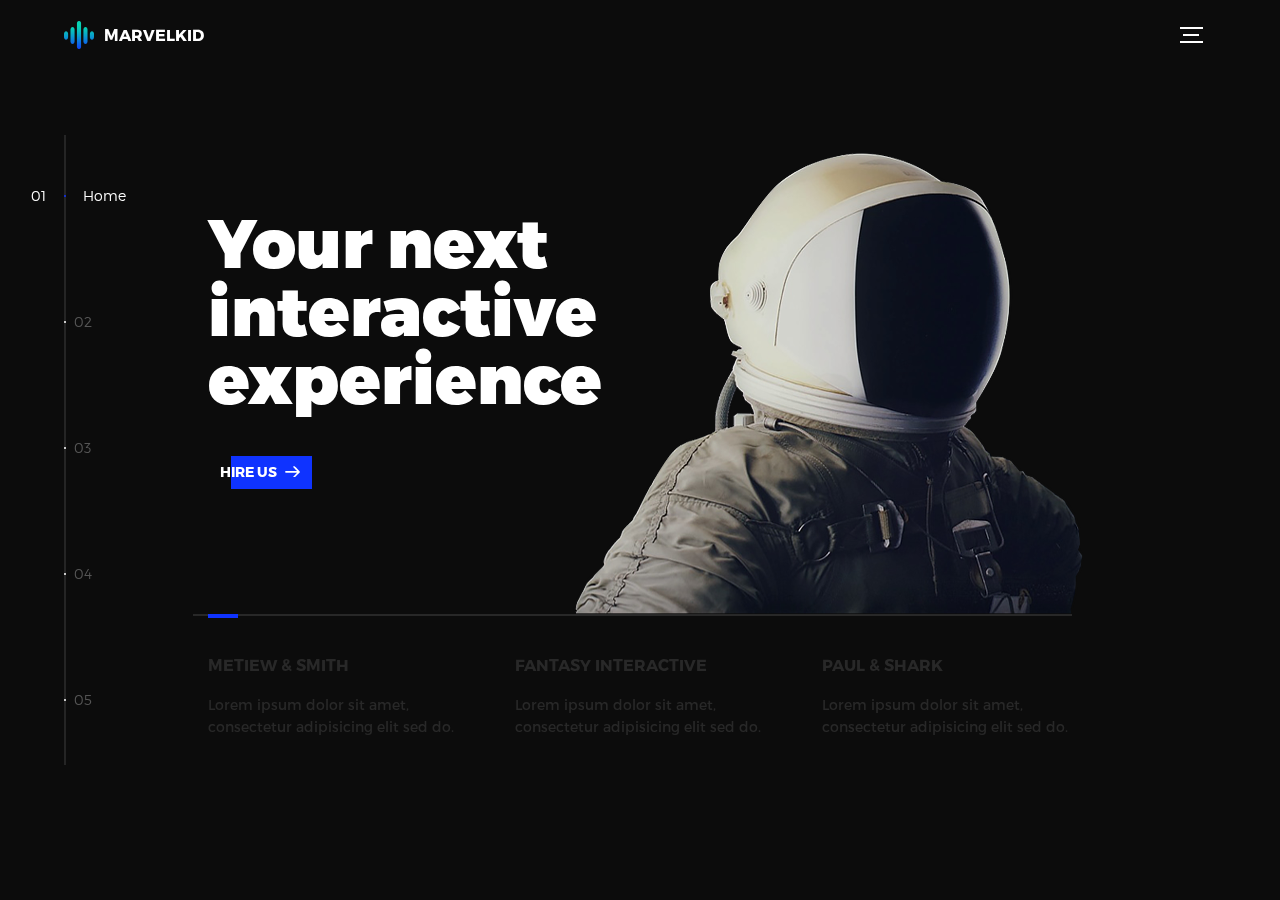
==== commit a220d4c1: "Update index.html" ====
--- a/index.html
+++ b/index.html
@@ -1,7 +1,7 @@
 <!DOCTYPE html>
 <html lang="en">
 <head>
-  <title>Global</title>
+  <title>Marvelkid</title>
   <meta charset="utf-8">
   <meta name="viewport" content="width=device-width, initial-scale=1">
   <meta http-equiv="X-UA-Compatible" content="IE=edge">
@@ -16,7 +16,7 @@
 <div class="device-notification">
   <a class="device-notification--logo" href="#0">
     <img src="assets/img/logo.png" alt="Global">
-    <p>Global</p>
+    <p>Marvelkid</p>
   </a>
   <p class="device-notification--message">Global has so much to offer that we must request you orient your device to portrait or find a larger screen. You won't be disappointed.</p>
 </div>
@@ -28,7 +28,7 @@
         <header class="header">
           <a class="header--logo" href="#0">
             <img src="assets/img/logo.png" alt="Global">
-            <p>Global</p>
+            <p>Marvelkid</p>
           </a>
           <button class="header--cta cta">Hire Us</button>
           <div class="header--nav-toggle">
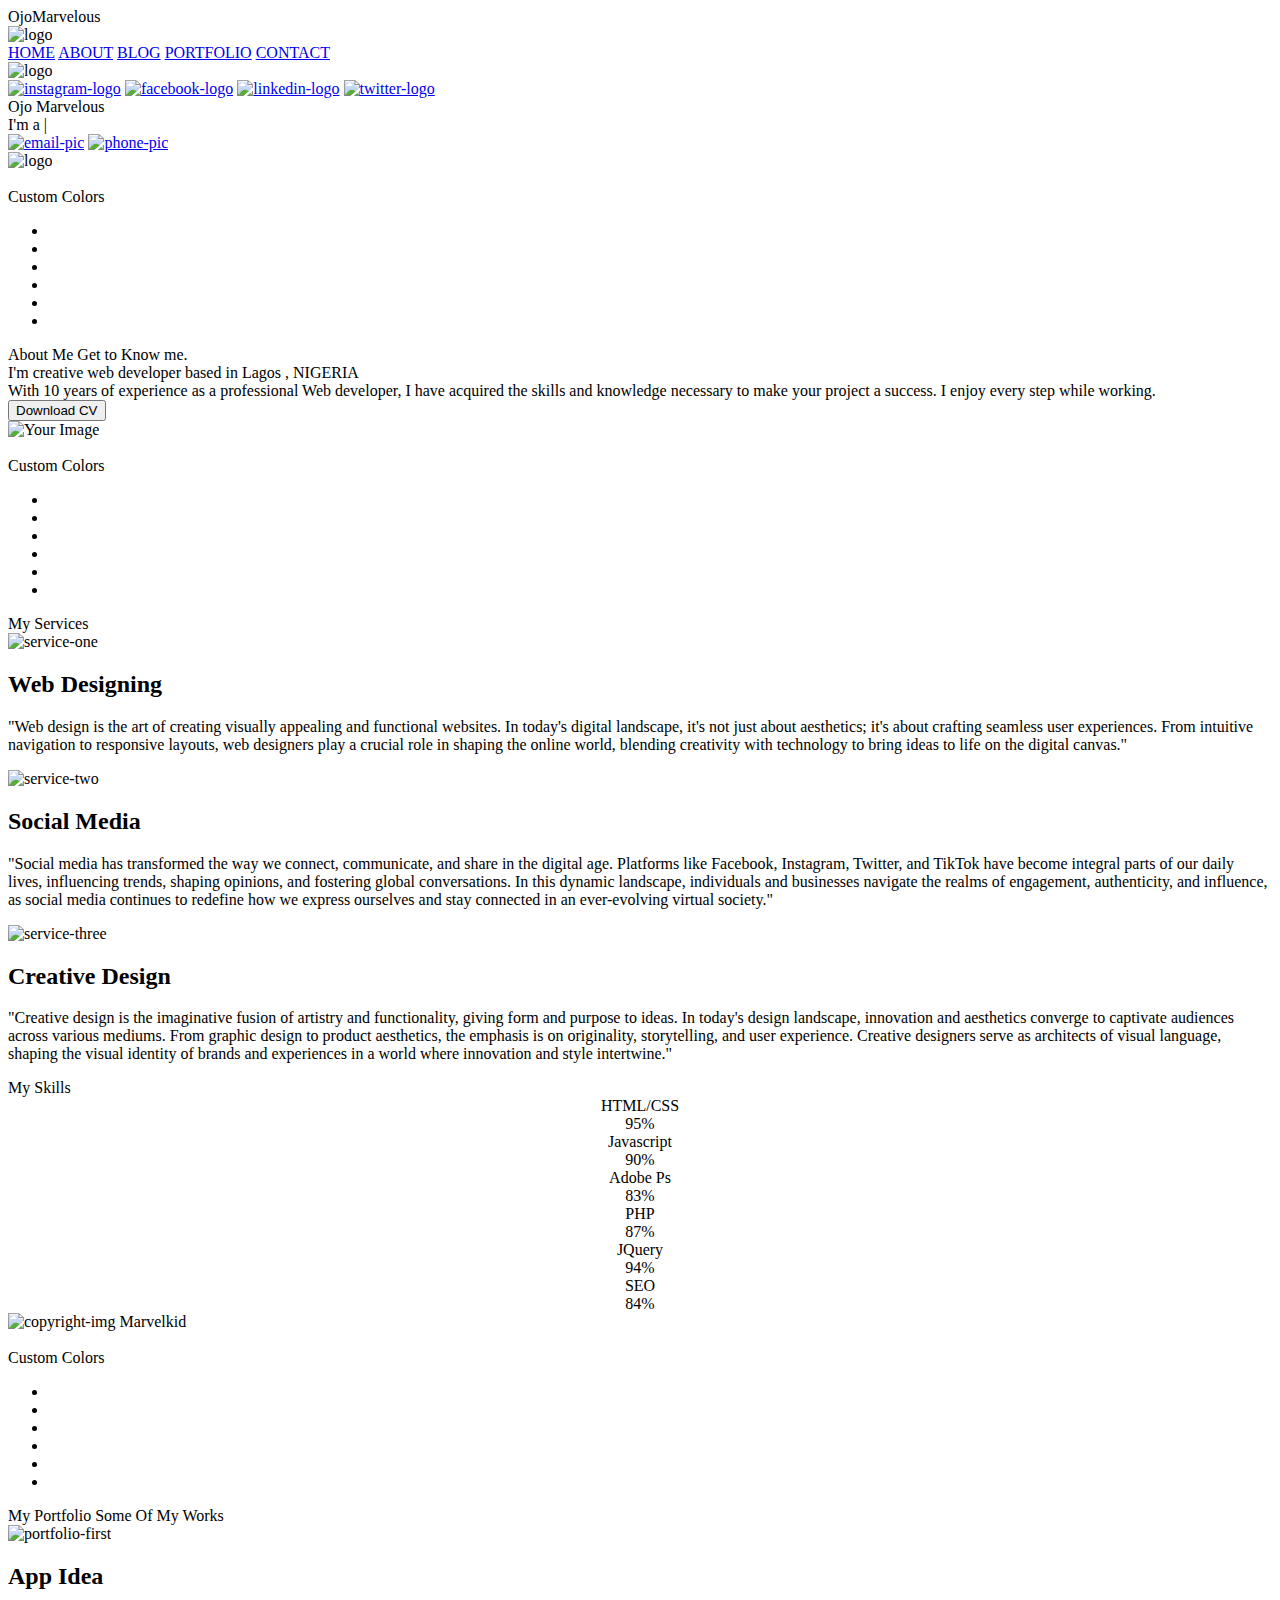
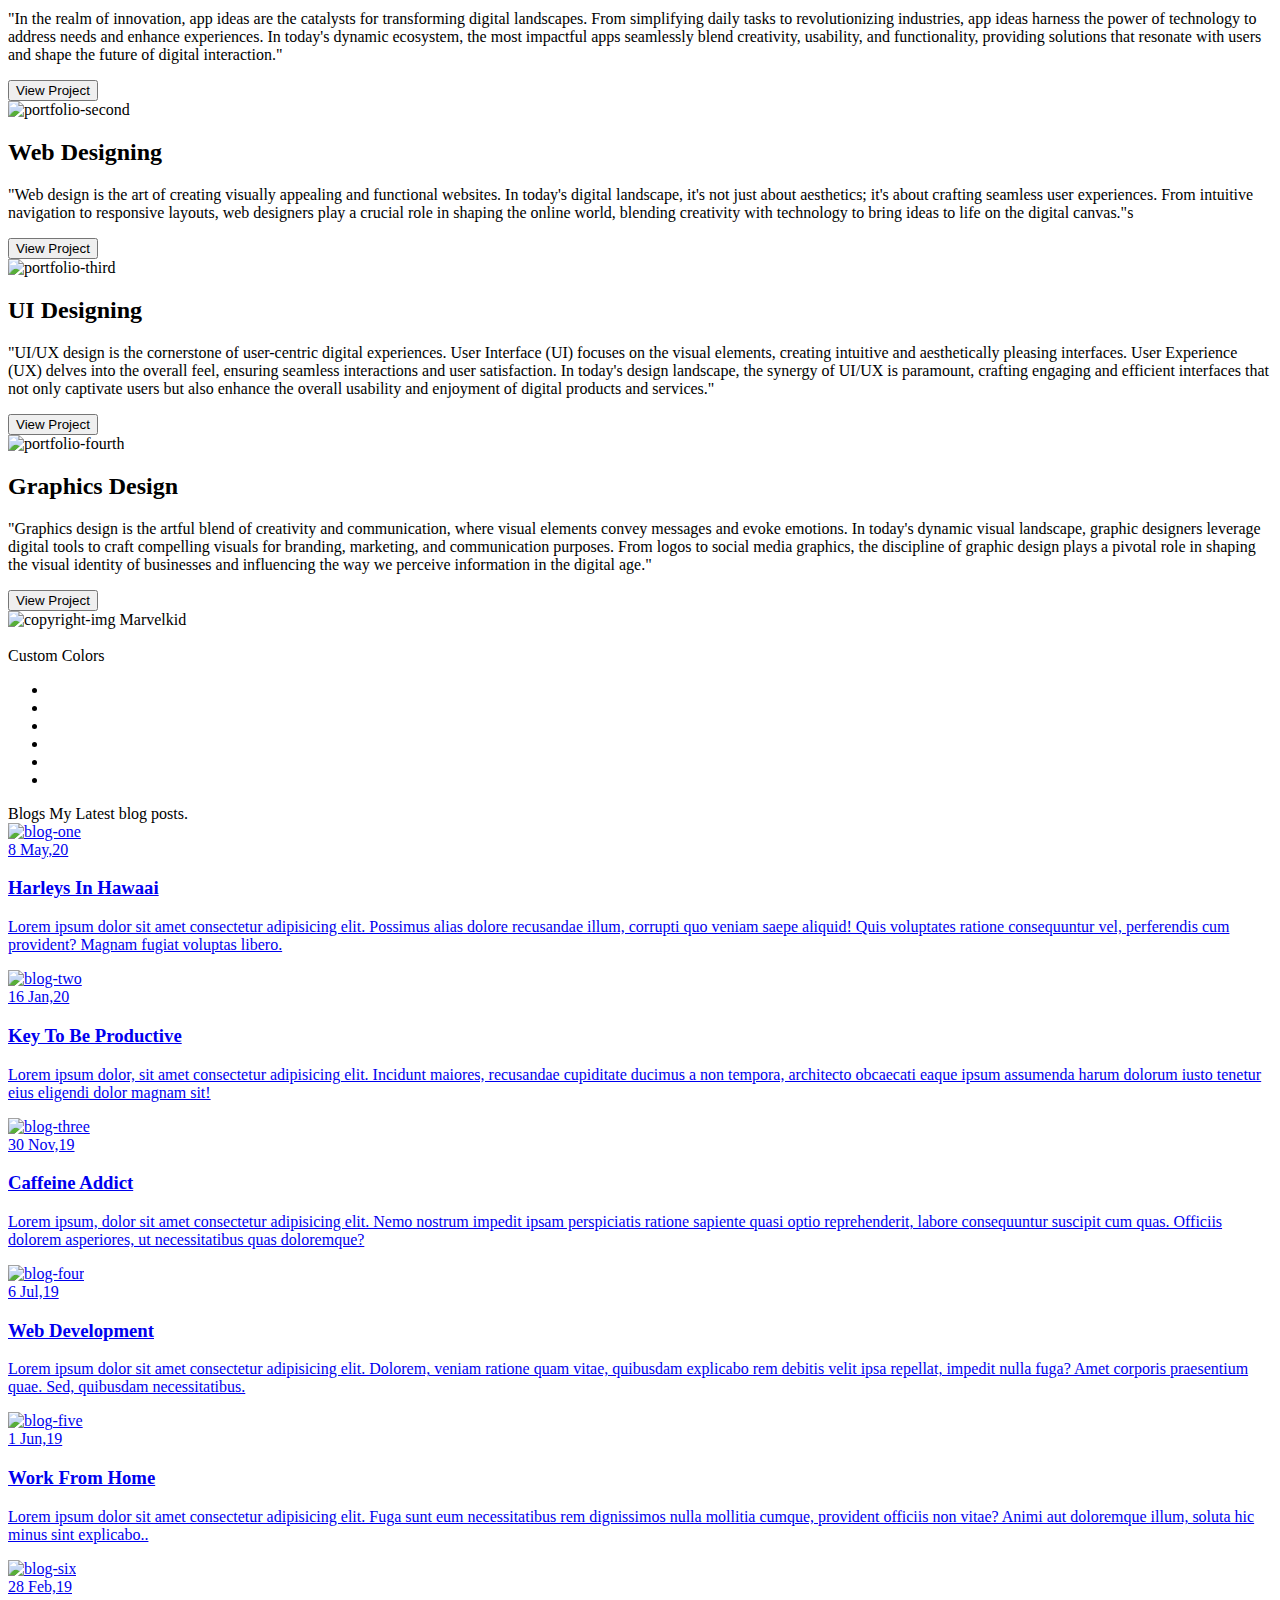
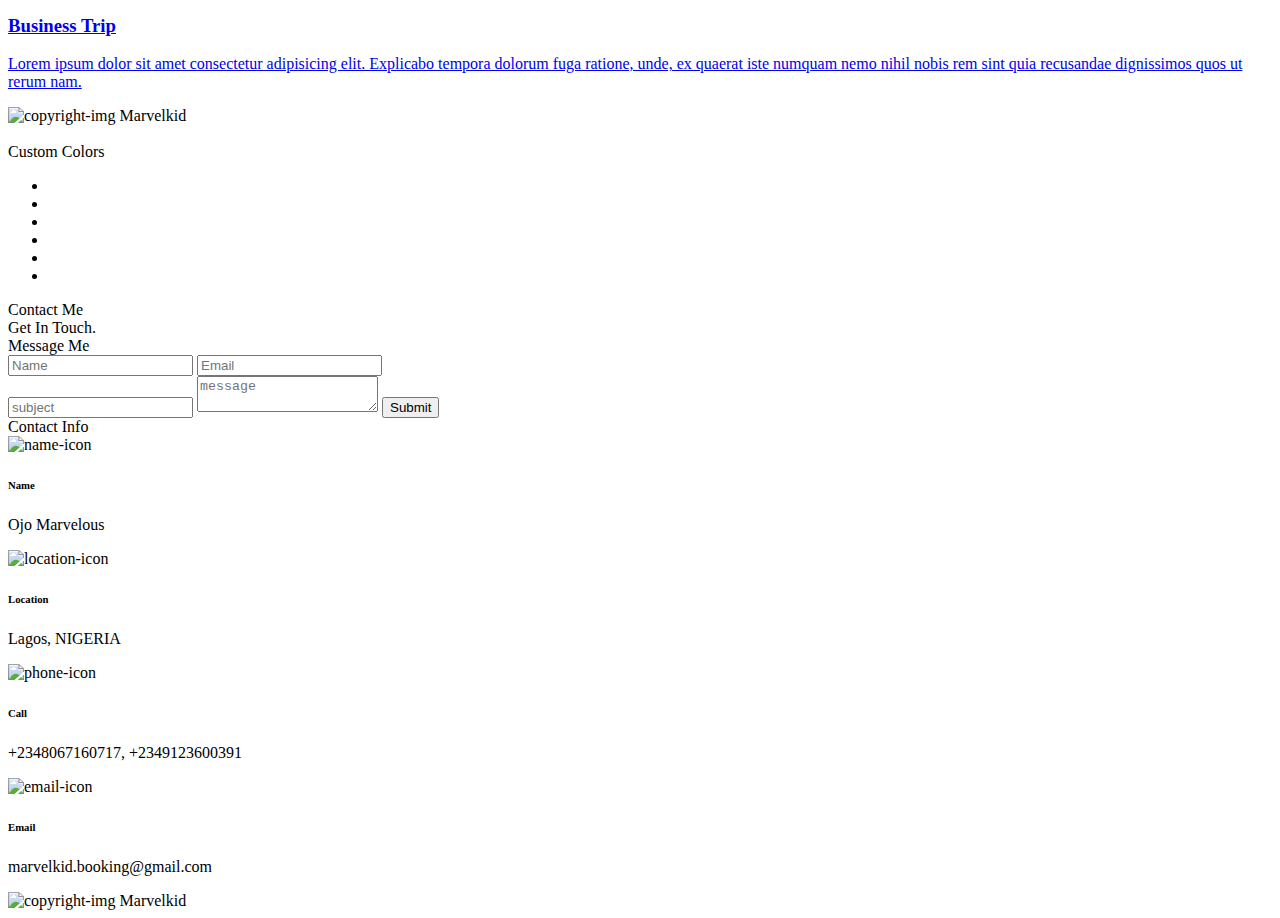
==== commit 8180e291: "Update and rename theme-particle.html to index.html" ====
--- a/index.html
+++ b/index.html
@@ -1,279 +1,624 @@
-<!DOCTYPE html>
-<html lang="en">
-<head>
-  <title>Marvelkid</title>
-  <meta charset="utf-8">
-  <meta name="viewport" content="width=device-width, initial-scale=1">
-  <meta http-equiv="X-UA-Compatible" content="IE=edge">
-  <meta name="description" content="HTML5 website template">
-  <meta name="keywords" content="global, template, html, sass, jquery">
-  <meta name="author" content="Bucky Maler">
-  <link rel="stylesheet" href="assets/css/main.css">
-</head>
-<body>
-
-<!-- notification for small viewports and landscape oriented smartphones -->
-<div class="device-notification">
-  <a class="device-notification--logo" href="#0">
-    <img src="assets/img/logo.png" alt="Global">
-    <p>Marvelkid</p>
-  </a>
-  <p class="device-notification--message">Global has so much to offer that we must request you orient your device to portrait or find a larger screen. You won't be disappointed.</p>
-</div>
-
-<div class="perspective effect-rotate-left">
-  <div class="container"><div class="outer-nav--return"></div>
-    <div id="viewport" class="l-viewport">
-      <div class="l-wrapper">
-        <header class="header">
-          <a class="header--logo" href="#0">
-            <img src="assets/img/logo.png" alt="Global">
-            <p>Marvelkid</p>
-          </a>
-          <button class="header--cta cta">Hire Us</button>
-          <div class="header--nav-toggle">
-            <span></span>
-          </div>
-        </header>
-        <nav class="l-side-nav">
-          <ul class="side-nav">
-            <li class="is-active"><span>Home</span></li>
-            <li><span>Works</span></li>
-            <li><span>About</span></li>
-            <li><span>Contact</span></li>
-            <li><span>Hire us</span></li>
-          </ul>
-        </nav>
-        <ul class="l-main-content main-content">
-          <li class="l-section section section--is-active">
-            <div class="intro">
-              <div class="intro--banner">
-                <h1>Your next<br>interactive<br>experience</h1>
-                <button class="cta">Hire Us
-                  <svg version="1.1" id="Layer_1" xmlns="http://www.w3.org/2000/svg" xmlns:xlink="http://www.w3.org/1999/xlink" x="0px" y="0px" viewBox="0 0 150 118" style="enable-background:new 0 0 150 118;" xml:space="preserve">
-                  <g transform="translate(0.000000,118.000000) scale(0.100000,-0.100000)">
-                    <path d="M870,1167c-34-17-55-57-46-90c3-15,81-100,194-211l187-185l-565-1c-431,0-571-3-590-13c-55-28-64-94-18-137c21-20,33-20,597-20h575l-192-193C800,103,794,94,849,39c20-20,39-29,61-29c28,0,63,30,298,262c147,144,272,271,279,282c30,51,23,60-219,304C947,1180,926,1196,870,1167z"/>
-                  </g>
-                  </svg>
-                  <span class="btn-background"></span>
-                </button>
-                <img src="assets/img/introduction-visual.png" alt="Welcome">
-              </div>
-              <div class="intro--options">
-                <a href="#0">
-                  <h3>Metiew &amp; Smith</h3>
-                  <p>Lorem ipsum dolor sit amet, consectetur adipisicing elit sed do.</p>
-                </a>
-                <a href="#0">
-                  <h3>Fantasy interactive</h3>
-                  <p>Lorem ipsum dolor sit amet, consectetur adipisicing elit sed do.</p>
-                </a>
-                <a href="#0">
-                  <h3>Paul &amp; shark</h3>
-                  <p>Lorem ipsum dolor sit amet, consectetur adipisicing elit sed do.</p>
-                </a>
-              </div>
-            </div>
-          </li>
-          <li class="l-section section">
-            <div class="work">
-              <h2>Selected work</h2>
-              <div class="work--lockup">
-                <ul class="slider">
-                  <li class="slider--item slider--item-left">
-                    <a href="#0">
-                      <div class="slider--item-image">
-                        <img src="assets/img/work-victory.jpg" alt="Victory">
-                      </div>
-                      <p class="slider--item-title">Victory</p>
-                      <p class="slider--item-description">Lorem ipsum dolor sit amet, consectetur adipisicing elit sed do.</p>
-                    </a>
-                  </li>
-                  <li class="slider--item slider--item-center">
-                    <a href="#0">
-                      <div class="slider--item-image">
-                        <img src="assets/img/work-metiew-smith.jpg" alt="Metiew and Smith">
-                      </div>
-                      <p class="slider--item-title">Metiew &amp; Smith</p>
-                      <p class="slider--item-description">Lorem ipsum dolor sit amet, consectetur adipisicing elit sed do.</p>
-                    </a>
-                  </li>
-                  <li class="slider--item slider--item-right">
-                    <a href="#0">
-                      <div class="slider--item-image">
-                        <img src="assets/img/work-alex-nowak.jpg" alt="Alex Nowak">
-                      </div>
-                      <p class="slider--item-title">Alex Nowak</p>
-                      <p class="slider--item-description">Lorem ipsum dolor sit amet, consectetur adipisicing elit sed do.</p>
-                    </a>
-                  </li>
-                </ul>
-                <div class="slider--prev">
-                  <svg version="1.1" id="Layer_1" xmlns="http://www.w3.org/2000/svg" xmlns:xlink="http://www.w3.org/1999/xlink" x="0px" y="0px"
-                  viewBox="0 0 150 118" style="enable-background:new 0 0 150 118;" xml:space="preserve">
-                  <g transform="translate(0.000000,118.000000) scale(0.100000,-0.100000)">
-                    <path d="M561,1169C525,1155,10,640,3,612c-3-13,1-36,8-52c8-15,134-145,281-289C527,41,562,10,590,10c22,0,41,9,61,29
-                    c55,55,49,64-163,278L296,510h575c564,0,576,0,597,20c46,43,37,109-18,137c-19,10-159,13-590,13l-565,1l182,180
-                    c101,99,187,188,193,199c16,30,12,57-12,84C631,1174,595,1183,561,1169z"/>
-                  </g>
-                  </svg>
-                </div>
-                <div class="slider--next">
-                  <svg version="1.1" id="Layer_1" xmlns="http://www.w3.org/2000/svg" xmlns:xlink="http://www.w3.org/1999/xlink" x="0px" y="0px" viewBox="0 0 150 118" style="enable-background:new 0 0 150 118;" xml:space="preserve">
-                  <g transform="translate(0.000000,118.000000) scale(0.100000,-0.100000)">
-                    <path d="M870,1167c-34-17-55-57-46-90c3-15,81-100,194-211l187-185l-565-1c-431,0-571-3-590-13c-55-28-64-94-18-137c21-20,33-20,597-20h575l-192-193C800,103,794,94,849,39c20-20,39-29,61-29c28,0,63,30,298,262c147,144,272,271,279,282c30,51,23,60-219,304C947,1180,926,1196,870,1167z"/>
-                  </g>
-                  </svg>
-                </div>
-              </div>
-            </div>
-          </li>
-          <li class="l-section section">
-            <div class="about">
-              <div class="about--banner">
-                <h2>We<br>believe in<br>passionate<br>people</h2>
-                <a href="#0">Career
-                  <span>
-                    <svg version="1.1" id="Layer_1" xmlns="http://www.w3.org/2000/svg" xmlns:xlink="http://www.w3.org/1999/xlink" x="0px" y="0px" viewBox="0 0 150 118" style="enable-background:new 0 0 150 118;" xml:space="preserve">
-                    <g transform="translate(0.000000,118.000000) scale(0.100000,-0.100000)">
-                      <path d="M870,1167c-34-17-55-57-46-90c3-15,81-100,194-211l187-185l-565-1c-431,0-571-3-590-13c-55-28-64-94-18-137c21-20,33-20,597-20h575l-192-193C800,103,794,94,849,39c20-20,39-29,61-29c28,0,63,30,298,262c147,144,272,271,279,282c30,51,23,60-219,304C947,1180,926,1196,870,1167z"/>
-                    </g>
-                    </svg>
-                  </span>
-                </a>
-                <img src="assets/img/about-visual.png" alt="About Us">
-              </div>
-              <div class="about--options">
-                <a href="#0">
-                  <h3>Winners</h3>
-                </a>
-                <a href="#0">
-                  <h3>Philosophy</h3>
-                </a>
-                <a href="#0">
-                  <h3>History</h3>
-                </a>
-              </div>
-            </div>
-          </li>
-          <li class="l-section section">
-            <div class="contact">
-              <div class="contact--lockup">
-                <div class="modal">
-                  <div class="modal--information">
-                    <p>Pawia 5, 31-154 Kraków, Poland</p>
-                    <a href="mailto:ouremail@gmail.com">ouremail@gmail.com</a>
-                    <a href="tel:+148126287560">+48 12 628 75 60</a>
-                  </div>
-                  <ul class="modal--options">
-                    <li><a href="#0">Bēhance</a></li>
-                    <li><a href="#0">dribbble</a></li>
-                    <li><a href="mailto:ouremail@gmail.com">Contact Us</a></li>
-                  </ul>
-                </div>
-              </div>
-            </div>
-          </li>
-          <li class="l-section section">
-            <div class="hire">
-              <h2>You want us to do</h2>
-              <!-- checkout formspree.io for easy form setup -->
-              <form class="work-request">
-                <div class="work-request--options">
-                  <span class="options-a">
-                    <input id="opt-1" type="checkbox" value="app design">
-                    <label for="opt-1">
-                      <svg version="1.1" id="Layer_1" xmlns="http://www.w3.org/2000/svg" xmlns:xlink="http://www.w3.org/1999/xlink" x="0px" y="0px"
-                      viewBox="0 0 150 111" style="enable-background:new 0 0 150 111;" xml:space="preserve">
-                      <g transform="translate(0.000000,111.000000) scale(0.100000,-0.100000)">
-                        <path d="M950,705L555,310L360,505C253,612,160,700,155,700c-6,0-44-34-85-75l-75-75l278-278L550-5l475,475c261,261,475,480,475,485c0,13-132,145-145,145C1349,1100,1167,922,950,705z"/>
-                      </g>
-                      </svg>
-                      App Design
-                    </label>
-                    <input id="opt-2" type="checkbox" value="graphic design">
-                    <label for="opt-2">
-                      <svg version="1.1" id="Layer_1" xmlns="http://www.w3.org/2000/svg" xmlns:xlink="http://www.w3.org/1999/xlink" x="0px" y="0px"
-                      viewBox="0 0 150 111" style="enable-background:new 0 0 150 111;" xml:space="preserve">
-                      <g transform="translate(0.000000,111.000000) scale(0.100000,-0.100000)">
-                        <path d="M950,705L555,310L360,505C253,612,160,700,155,700c-6,0-44-34-85-75l-75-75l278-278L550-5l475,475c261,261,475,480,475,485c0,13-132,145-145,145C1349,1100,1167,922,950,705z"/>
-                      </g>
-                      </svg>
-                      Graphic Design
-                    </label>
-                    <input id="opt-3" type="checkbox" value="motion design">
-                    <label for="opt-3">
-                      <svg version="1.1" id="Layer_1" xmlns="http://www.w3.org/2000/svg" xmlns:xlink="http://www.w3.org/1999/xlink" x="0px" y="0px"
-                      viewBox="0 0 150 111" style="enable-background:new 0 0 150 111;" xml:space="preserve">
-                      <g transform="translate(0.000000,111.000000) scale(0.100000,-0.100000)">
-                        <path d="M950,705L555,310L360,505C253,612,160,700,155,700c-6,0-44-34-85-75l-75-75l278-278L550-5l475,475c261,261,475,480,475,485c0,13-132,145-145,145C1349,1100,1167,922,950,705z"/>
-                      </g>
-                      </svg>
-                      Motion Design
-                    </label>
-                  </span>
-                  <span class="options-b">
-                    <input id="opt-4" type="checkbox" value="ux design">
-                    <label for="opt-4">
-                      <svg version="1.1" id="Layer_1" xmlns="http://www.w3.org/2000/svg" xmlns:xlink="http://www.w3.org/1999/xlink" x="0px" y="0px"
-                      viewBox="0 0 150 111" style="enable-background:new 0 0 150 111;" xml:space="preserve">
-                      <g transform="translate(0.000000,111.000000) scale(0.100000,-0.100000)">
-                        <path d="M950,705L555,310L360,505C253,612,160,700,155,700c-6,0-44-34-85-75l-75-75l278-278L550-5l475,475c261,261,475,480,475,485c0,13-132,145-145,145C1349,1100,1167,922,950,705z"/>
-                      </g>
-                      </svg>
-                      UX Design
-                    </label>
-                    <input id="opt-5" type="checkbox" value="webdesign">
-                    <label for="opt-5">
-                      <svg version="1.1" id="Layer_1" xmlns="http://www.w3.org/2000/svg" xmlns:xlink="http://www.w3.org/1999/xlink" x="0px" y="0px"
-                      viewBox="0 0 150 111" style="enable-background:new 0 0 150 111;" xml:space="preserve">
-                      <g transform="translate(0.000000,111.000000) scale(0.100000,-0.100000)">
-                        <path d="M950,705L555,310L360,505C253,612,160,700,155,700c-6,0-44-34-85-75l-75-75l278-278L550-5l475,475c261,261,475,480,475,485c0,13-132,145-145,145C1349,1100,1167,922,950,705z"/>
-                      </g>
-                      </svg>
-                      Webdesign
-                    </label>
-                    <input id="opt-6" type="checkbox" value="marketing">
-                    <label for="opt-6">
-                      <svg version="1.1" id="Layer_1" xmlns="http://www.w3.org/2000/svg" xmlns:xlink="http://www.w3.org/1999/xlink" x="0px" y="0px"
-                      viewBox="0 0 150 111" style="enable-background:new 0 0 150 111;" xml:space="preserve">
-                      <g transform="translate(0.000000,111.000000) scale(0.100000,-0.100000)">
-                        <path d="M950,705L555,310L360,505C253,612,160,700,155,700c-6,0-44-34-85-75l-75-75l278-278L550-5l475,475c261,261,475,480,475,485c0,13-132,145-145,145C1349,1100,1167,922,950,705z"/>
-                      </g>
-                      </svg>
-                      Marketing
-                    </label>
-                  </span>
-                </div>
-                <div class="work-request--information">
-                  <div class="information-name">
-                    <input id="name" type="text" spellcheck="false">
-                    <label for="name">Name</label>
-                  </div>
-                  <div class="information-email">
-                    <input id="email" type="email" spellcheck="false">
-                    <label for="email">Email</label>
-                  </div>
-                </div>
-                <input type="submit" value="Send Request">
-              </form>
-            </div>
-          </li>
-        </ul>
-      </div>
-    </div>
-  </div>
-  <ul class="outer-nav">
-    <li class="is-active">Home</li>
-    <li>Works</li>
-    <li>About</li>
-    <li>Contact</li>
-    <li>Hire us</li>
-  </ul>
-</div>
-
-<script src="https://ajax.googleapis.com/ajax/libs/jquery/2.2.4/jquery.min.js"></script>
-<script>window.jQuery || document.write('<script src="assets/js/vendor/jquery-2.2.4.min.js"><\/script>')</script>
-<script src="assets/js/functions-min.js"></script>
-</body>
-</html>
+
+<!DOCTYPE html>
+<html lang="en">
+<head>
+    <meta charset="UTF-8">
+    <meta name="viewport" content="width=device-width, initial-scale=1.0">
+    <meta name="description" content="Willy Wonkas - Personal Portfolio Website Template" />
+	<meta name="keywords" content="blog, business card, creative, creative portfolio, cv theme, online resume, personal, portfolio, professional cv, responsive portfolio, resume, resume theme, vcard" />
+	<meta name="author" content="willy wonka" />
+    <title>Marvelkid Portfolio Website</title>
+  <!--favicon-img--> 
+   <link rel="icon" type="image/png" href="images/favicon.png">
+   <!--favicon-img-->
+   <!--main css file should not be removed -->
+    <link rel="stylesheet" href="css/index.css">
+    <!--main css file-->
+    <script src="https://cdnjs.cloudflare.com/ajax/libs/gsap/3.2.6/gsap.min.js"></script>
+</head>
+<body>
+    <!--contains all the div-->
+    <div id="all">
+    <!--mouse  follower-->
+        <div class="cursor"></div>
+    <!--mouse  follower-->
+    <!--loader-->
+        <div id="loader">
+            <span class="color">Ojo</span>Marvelous
+        </div>
+    <!--loader-end-->
+    <!--link-screen-->
+        <div id="breaker">
+        </div>
+        <div id="breaker-two">
+        </div>
+    <!--link-screen-->
+        <!--Main-Section-->
+        <!--Navigator-fullscreen-->
+        <div id="navigation-content">
+            <div class="logo">
+                <img src="images/willy wonka logo.png" alt="logo">
+            </div>
+            <div class="navigation-close">
+                <span class="close-first"></span>
+                <span class="close-second"></span>
+            </div>
+            <div class="navigation-links">
+                <a href="#" data-text="HOME" id="home-link" >HOME</a>
+                <a href="#" data-text="ABOUT" id="about-link" >ABOUT</a>
+                <a href="#" data-text="BLOG" id="blog-link" >BLOG</a>
+                <a href="#" data-text="PORTFOLIO" id="portfolio-link" >PORTFOLIO</a>
+                <a href="#" data-text="CONTACT" id="contact-link" >CONTACT</a>
+            </div>
+        </div>
+        <!--Navigator-Fullscreen END-->
+          <!--Home Page-->
+        <!--Menubar-->
+        <div id="navigation-bar">
+            <img src="images/willy wonka logo.png" alt="logo">
+            <div class="menubar">
+                <span class="first-span"></span>
+                <span class="second-span"></span>
+                <span class="third-span"></span>
+            </div>
+        </div>
+        <!--Menubar End-->
+          <!--Header-->
+        <div id="header">
+            <div id="particles"></div>
+              <!--Social Media Links-->
+            <div class="social-media-links">
+               <a href="https://www.instagram.com/marvelkid001/"><img src="images/instagram logo.png" class="social-media" alt="instagram-logo"></a><!--Your instagram homepage link inser in place of "#"-->
+                <a href="https://web.facebook.com/Emjo111/"><img src="images/facebook logo.png" class="social-media" alt="facebook-logo"></a>
+                <a href="https://www.linkedin.com/in/ojo-marvelous-06427b299/"><img src="images/linkedin logo.png" class="social-media" alt="linkedin-logo"></a>
+                <a href="https://twitter.com/Marvelkid001"><img src="images/twitter logo.png" class="social-media" alt="twitter-logo"></a>
+
+            </div>
+            <!--Social Media Links end-->
+            <div class="header-content">
+                <div class="header-content-box">
+                <div class="firstline"><span class="color">Ojo </span>Marvelous</div>
+                <div class="secondline">
+                I'm a
+            <span class="txt-rotate color" data-period="1200"data-rotate='[ " Designer.", " Blogger.", " Freelancer." ]'></span>
+            <span class="slash">|</span>
+        </div>
+                    <div class="contact">
+                <a href="Mailto:marvelkid.booking@gmail.com"><img src="images/mail.png" alt="email-pic" class="contactpic"></a><!--Your email Id write in place of "#"-->
+                <a href="Tel:+2349123600391"><img src="images/call.png" alt="phone-pic" class="contactpic"></a><!--Your telephone number Id write in place of "#"-->
+                    </div>    
+            </div>
+            </div>
+            <!--header image-->
+            <div class="header-image">
+            <img src="images/man.jpg" alt="logo">
+            </div>
+            <!--header image end-->
+        </div>
+           <!--Header End-->
+        <!--HomePage End-->
+        <!--Main-Section End-->
+        <!--about-->
+        <div id="about">
+            <div class="color-changer">
+            <div class="color-panel">
+                <img src="images/gear.png" alt="">
+            </div>
+            <div class="color-selector">
+                <div class="heading">Custom Colors</div>
+                <div class="colors">
+                    <ul >
+                    <li>
+                        <a href="#0" class="color-red " title="color-red"></a>
+                    </li>
+                    <li>
+                        <a href="#0" class="color-purple" title="color-purple"></a>
+                    </li>
+                    <li>
+                        <a href="#0" class="color-malt" title="color-malt"></a>
+                    </li>
+                    <li>
+                        <a href="#0" class="color-green" title="color-green"></a>
+                    </li>
+                    <li>
+                        <a href="#0" class="color-blue" title="color-blue"></a>
+                    </li>
+                    <li>
+                        <a href="#0" class="color-orange" title="color-orange"></a>
+                    </li>
+                    </ul>
+                </div>
+            </div>
+            </div>
+            <!--about content-->
+            <div id="about-content">
+                <div class="about-header">
+                    About <span class="color">Me</span>
+                    <span class ="header-caption">Get to Know <span class="color"> me.</span></span>
+                </div>
+                <div class="about-main">
+            <div class="about-first-paragraph wow">
+            <!--about description-->
+               <span class="about-first-line">
+                    I'm creative 
+                    <span class="color">web developer</span>
+                     based in Lagos , NIGERIA </span>
+                     <br>
+               <span class="about-second-line"> With 10 years of experience as a professional Web developer, I have acquired the skills and knowledge necessary to make your project a success. I enjoy every step while working.</span>
+               <div class="cv">
+                <a href="#"><button>Download <span class="colors">CV</span></button></a>
+            </div>
+            </div>
+            <!--about picture-->
+            <div class="about-img">
+                <img src="images/about.jpg" alt="Your Image">
+            </div>
+            </div>
+    
+            </div>
+            <!--services start-->
+            <div id="services">
+                <div class="color-changer">
+                    <div class="color-panel">
+                        <img src="images/gear.png" alt="">
+                    </div>
+                    <div class="color-selector">
+                        <div class="heading">Custom Colors</div>
+                        <div class="colors">
+                            <ul >
+                            <li>
+                                <a href="#0" class="color-red " title="color-red"></a>
+                            </li>
+                            <li>
+                                <a href="#0" class="color-purple" title="color-purple"></a>
+                            </li>
+                            <li>
+                                <a href="#0" class="color-malt" title="color-malt"></a>
+                            </li>
+                            <li>
+                                <a href="#0" class="color-green" title="color-green"></a>
+                            </li>
+                            <li>
+                                <a href="#0" class="color-blue" title="color-blue"></a>
+                            </li>
+                            <li>
+                                <a href="#0" class="color-orange" title="color-orange"></a>
+                            </li>
+                            </ul>
+                        </div>
+                    </div>
+                    </div>
+            <!--services header-->
+                    <div class="services-heading wow">
+                        <span class="color">My</span> Services
+                    </div>
+            <!--services header end-->
+            <!--services content-->
+                    <div class="services-content">
+                           <div class="service-one service wow">
+                               <div class="service-img">
+                               <img src="images/coding.png" alt="service-one">
+                               </div>
+                               <div class="service-description">
+                                <h2>Web Designing</h2>
+                                <p>"Web design is the art of creating visually appealing and functional websites. In today's digital landscape, it's not just about aesthetics; it's about crafting seamless user experiences. From intuitive navigation to responsive layouts, web designers play a crucial role in shaping the online world, blending creativity with technology to bring ideas to life on the digital canvas."</p>
+                               </div>
+                           </div>
+                           <div class="service-two service wow">
+                               <div class="service-img">
+                               <img src="images/instagram.png" alt="service-two">
+                               </div>
+                               <div class="service-description">
+                                <h2>Social Media</h2>
+                                <p>"Social media has transformed the way we connect, communicate, and share in the digital age. Platforms like Facebook, Instagram, Twitter, and TikTok have become integral parts of our daily lives, influencing trends, shaping opinions, and fostering global conversations. In this dynamic landscape, individuals and businesses navigate the realms of engagement, authenticity, and influence, as social media continues to redefine how we express ourselves and stay connected in an ever-evolving virtual society."</p>
+                               </div>
+                           </div>
+                           <div class="service-three service wow">
+                            <div class="service-img">
+                               <img src="images/bulb.png" alt="service-three">
+                            </div>
+                            <div class="service-description">
+                                <h2>Creative Design</h2>
+                                <p>"Creative design is the imaginative fusion of artistry and functionality, giving form and purpose to ideas. In today's design landscape, innovation and aesthetics converge to captivate audiences across various mediums. From graphic design to product aesthetics, the emphasis is on originality, storytelling, and user experience. Creative designers serve as architects of visual language, shaping the visual identity of brands and experiences in a world where innovation and style intertwine."</p>
+                            </div>
+                        </div>
+                    </div>
+            </div>
+            <!--services content end-->
+            <!--services end-->
+            <div id="skills">
+                <div class="skills-header">
+                     My <span class="color"> Skills</span>
+                </div>
+                <div class="skills-content " style="text-align: center;">
+                    <div class="skill-html skill">
+                        <div class="skill-text">
+                    <div class="html">
+                        HTML/CSS
+                    </div>
+                        </div>
+                    <div class="html-prog wow prog">
+                 <div class="html-progress wow">95%</div>
+                    </div>
+                    </div>
+                    <div class="skill-html skill">
+                        <div class="skill-text">
+                    <div class="html">
+                      Javascript
+                    </div>
+                        </div>
+                    <div class="html-prog wow prog">
+                 <div class="js-progress wow">90%</div>
+                    </div>
+                    </div>
+                    <div class="skill-html skill">
+                        <div class="skill-text">
+                    <div class="html">
+                        Adobe Ps
+                    </div>
+                        </div>
+                    <div class="html-prog wow prog">
+                 <div class="adobe-progress wow">83%</div>
+                    </div>
+                    </div>
+                    <div class="skill-html skill">
+                        <div class="skill-text">
+                    <div class="html">
+                        PHP
+                    </div>
+                        </div>
+                    <div class="html-prog wow prog">
+                 <div class="php-progress wow">87%</div>
+                    </div>
+                    </div>
+                    <div class="skill-html skill">
+                        <div class="skill-text">
+                    <div class="html">
+                        JQuery
+                    </div>
+                        </div>
+                    <div class="html-prog wow prog">
+                 <div class="jquery-progress wow">94%</div>
+                    </div>
+                    </div>
+                    <div class="skill-html skill">
+                        <div class="skill-text">
+                    <div class="html">
+                        SEO
+                    </div>
+                        </div>
+                    <div class="html-prog wow prog">
+                 <div class="seo-progress wow">84%</div>
+                    </div>
+                    </div>
+                </div>
+            </div>
+    <!--copyright-section You Can Remove After Downloading-->
+            <div class="footer">
+             <div class="footer-text">
+                 <img src="./images/copyright.png" alt="copyright-img" class="images" height="14px"> Marvelkid
+             </div>
+            </div>
+    <!--copyright-section-->
+        </div>
+        <!--about end-->
+        <!--portfolio-->
+        <div id="portfolio">
+            <div class="color-changer">
+                <div class="color-panel">
+                    <img src="images/gear.png" alt="">
+                </div>
+                <div class="color-selector">
+                    <div class="heading">Custom Colors</div>
+                    <div class="colors">
+                        <ul >
+                        <li>
+                            <a href="#0" class="color-red " title="color-red"></a>
+                        </li>
+                        <li>
+                            <a href="#0" class="color-purple" title="color-purple"></a>
+                        </li>
+                        <li>
+                            <a href="#0" class="color-malt" title="color-malt"></a>
+                        </li>
+                        <li>
+                            <a href="#0" class="color-green" title="color-green"></a>
+                        </li>
+                        <li>
+                            <a href="#0" class="color-blue" title="color-blue"></a>
+                        </li>
+                        <li>
+                            <a href="#0" class="color-orange" title="color-orange"></a>
+                        </li>
+                        </ul>
+                    </div>
+                </div>
+                </div>
+            <div class="portfolio-header"> <span class="color"> My </span> Portfolio
+            <span class ="header-caption"> Some Of My <span class="color"> Works</span></span></div>
+             <div id="portfolio-content">
+                 <div class="portfolio portfolio-first">
+                     <div class="portfolio-image">
+                        <img src="images/portfolio-first.jpg" alt="portfolio-first">
+                     </div>
+                     <div class="portfolio-text">
+                         <h2>App Idea</h2>
+                         <p>"In the realm of innovation, app ideas are the catalysts for transforming digital landscapes. From simplifying daily tasks to revolutionizing industries, app ideas harness the power of technology to address needs and enhance experiences. In today's dynamic ecosystem, the most impactful apps seamlessly blend creativity, usability, and functionality, providing solutions that resonate with users and shape the future of digital interaction."</p>
+                         <div class="button"><a href="#"><button><span class="index"> View Project<i class="gg-arrow-right"></i></span></button></a></div>
+                     </div>
+                 </div>
+                 <div class="portfolio portfolio-second">
+                    <div class="portfolio-image">
+                        <img src="images/portfolio-second.jpg" alt="portfolio-second">
+                    </div>
+                    <div class="portfolio-text">
+                        <h2>Web Designing</h2>
+                        <p>"Web design is the art of creating visually appealing and functional websites. In today's digital landscape, it's not just about aesthetics; it's about crafting seamless user experiences. From intuitive navigation to responsive layouts, web designers play a crucial role in shaping the online world, blending creativity with technology to bring ideas to life on the digital canvas."s</p>
+                        <div class="button"><a href="#"><button><span class="index"> View Project<i class="gg-arrow-right"></i></span></button></a></div>
+                    </div>
+                </div>
+             
+                <div class="portfolio portfolio-third">
+                    <div class="portfolio-image">
+                        <img src="images/portfolio-third.jpg" alt="portfolio-third">
+                    </div>
+                    <div class="portfolio-text">
+                        <h2>UI Designing</h2>
+                        <p>"UI/UX design is the cornerstone of user-centric digital experiences. User Interface (UI) focuses on the visual elements, creating intuitive and aesthetically pleasing interfaces. User Experience (UX) delves into the overall feel, ensuring seamless interactions and user satisfaction. In today's design landscape, the synergy of UI/UX is paramount, crafting engaging and efficient interfaces that not only captivate users but also enhance the overall usability and enjoyment of digital products and services."</p>
+                        <div class="button"><a href="#"><button><span class="index"> View Project<i class="gg-arrow-right"></i></span></button></a></div>
+                    </div>
+                </div>
+                <div class="portfolio portfolio-fourth">
+                    <div class=" portfolio-image">
+                        <img src="images/portfolio-fourth.jpg" alt="portfolio-fourth">
+                    </div>
+                    <div class="portfolio-text">
+                        <h2>Graphics Design</h2>
+                        <p>"Graphics design is the artful blend of creativity and communication, where visual elements convey messages and evoke emotions. In today's dynamic visual landscape, graphic designers leverage digital tools to craft compelling visuals for branding, marketing, and communication purposes. From logos to social media graphics, the discipline of graphic design plays a pivotal role in shaping the visual identity of businesses and influencing the way we perceive information in the digital age."</p>
+                        <div class="button"><a href="#"><button><span class="index"> View Project<i class="gg-arrow-right"></i></span></button></a></div>
+                    </div>
+                </div>
+                 </div>
+                    <!--copyright-section You Can Remove After Downloading-->
+            <div class="footer">
+                <div class="footer-text">
+                    <img src="./images/copyright.png" alt="copyright-img" class="images" height="14px"> Marvelkid
+                </div>
+               </div>
+       <!--copyright-section-->
+             </div>
+        <!--portfolio end-->
+        <!--blog-->
+        <div id="blog">
+            <div class="color-changer">
+                <div class="color-panel">
+                    <img src="images/gear.png" alt="">
+                </div>
+                <div class="color-selector">
+                    <div class="heading">Custom Colors</div>
+                    <div class="colors">
+                        <ul >
+                        <li>
+                            <a href="#0" class="color-red " title="color-red"></a>
+                        </li>
+                        <li>
+                            <a href="#0" class="color-purple" title="color-purple"></a>
+                        </li>
+                        <li>
+                            <a href="#0" class="color-malt" title="color-malt"></a>
+                        </li>
+                        <li>
+                            <a href="#0" class="color-green" title="color-green"></a>
+                        </li>
+                        <li>
+                            <a href="#0" class="color-blue" title="color-blue"></a>
+                        </li>
+                        <li>
+                            <a href="#0" class="color-orange" title="color-orange"></a>
+                        </li>
+                        </ul>
+                    </div>
+                </div>
+                </div>
+        <div class="blog-header"> Blogs</span>
+            <span class ="header-caption"> My Latest <span class="color"> blog posts.</span></span></div>
+            <div class="blog-content">
+                 <div class="blogs">
+                     <a href="#">
+                     <div class="img">
+                        <img src="images/post-one.jpg" alt="blog-one">
+                        <div class="blog-date">8 May,20</div>
+                     </div>
+                     <div class="blog-text">
+                         <h3>Harleys In Hawaai</h3>
+                         <p>Lorem ipsum dolor sit amet consectetur adipisicing elit. Possimus alias dolore recusandae illum, corrupti quo 
+                             veniam saepe aliquid! Quis voluptates ratione consequuntur vel, perferendis cum provident? Magnam fugiat voluptas
+                              libero.</p>
+                     </div></a>
+                 </div>      
+                 <div class="blogs">
+                    <a href="#">
+                    <div class="img">
+                        <img src="images/post-two.jpg" alt="blog-two">
+                        <div class="blog-date">16 Jan,20</div>
+                    </div>
+                    <div class="blog-text">
+                        <h3>Key To Be Productive</h3>
+                        <p>Lorem ipsum dolor, sit amet consectetur adipisicing elit. Incidunt maiores, 
+                            recusandae cupiditate ducimus a non tempora, architecto obcaecati eaque ipsum assumenda harum dolorum iusto tenetur
+                             eius eligendi dolor magnam sit!</p>
+                    </div></a>
+                </div>      
+                <div class="blogs">
+                    <a href="#">
+                    <div class="img">
+                        <img src="images/post-three.jpg" alt="blog-three">
+                        <div class="blog-date">30 Nov,19</div>
+                    </div>
+                    <div class="blog-text">
+                        <h3>Caffeine Addict</h3>
+                        <p>Lorem ipsum, dolor sit amet consectetur adipisicing elit. Nemo nostrum impedit 
+                            ipsam perspiciatis ratione sapiente quasi optio reprehenderit, labore consequuntur suscipit cum quas.
+                             Officiis dolorem asperiores, ut necessitatibus quas doloremque?</p>
+                    </div></a>
+                </div>
+                <div class="blogs">
+                    <a href="#">
+                    <div class="img">
+                        <img src="images/post-four.jpg" alt="blog-four">
+                        <div class="blog-date">6 Jul,19</div>
+                    </div>
+                    <div class="blog-text">
+                        <h3>Web Development</h3>
+                        <p>Lorem ipsum dolor sit amet consectetur adipisicing elit. Dolorem, veniam ratione quam vitae,
+                             quibusdam explicabo rem debitis velit ipsa repellat, impedit nulla fuga? Amet corporis praesentium quae.
+                              Sed, quibusdam necessitatibus.</p>
+                    </div></a>
+                </div>  
+                <div class="blogs">
+                    <a href="#">
+                    <div class="img">
+                        <img src="images/post-five.jpg" alt="blog-five">
+                        <div class="blog-date">1 Jun,19</div>
+                    </div>
+                    <div class="blog-text">
+                        <h3>Work From Home</h3>
+                        <p>Lorem ipsum dolor sit amet consectetur adipisicing elit. Fuga sunt eum necessitatibus rem 
+                            dignissimos nulla mollitia cumque, provident officiis non vitae? Animi aut doloremque illum, soluta hic minus 
+                            sint explicabo..</p>
+                    </div></a>
+                </div>  
+                <div class="blogs">
+                    <a href="#">
+                    <div class="img">
+                        <img src="images/post-six.jpg" alt="blog-six">
+                        <div class="blog-date">28 Feb,19</div>
+                    </div>
+                    <div class="blog-text">
+                        <h3>Business Trip</h3>
+                        <p>Lorem ipsum dolor sit amet consectetur adipisicing elit. Explicabo tempora dolorum fuga ratione, unde, 
+                            ex quaerat iste numquam nemo nihil nobis rem sint quia recusandae dignissimos quos ut rerum nam.</p>
+                    </div></a>
+                </div>        
+            </div>
+               <!--copyright-section You Can Remove After Downloading-->
+               <div class="footer">
+                <div class="footer-text">
+                    <img src="./images/copyright.png" alt="copyright-img" class="images" height="14px"> Marvelkid
+                </div>
+               </div>
+       <!--copyright-section-->
+        </div>
+        <!--blog end-->
+        <!--contact-->
+     <div id="contact">
+        <div class="color-changer">
+            <div class="color-panel">
+                <img src="images/gear.png" alt="">
+            </div>
+            <div class="color-selector">
+                <div class="heading">Custom Colors</div>
+                <div class="colors">
+                    <ul >
+                    <li>
+                        <a href="#0" class="color-red " title="color-red"></a>
+                    </li>
+                    <li>
+                        <a href="#0" class="color-purple" title="color-purple"></a>
+                    </li>
+                    <li>
+                        <a href="#0" class="color-malt" title="color-malt"></a>
+                    </li>
+                    <li>
+                        <a href="#0" class="color-green" title="color-green"></a>
+                    </li>
+                    <li>
+                        <a href="#0" class="color-blue" title="color-blue"></a>
+                    </li>
+                    <li>
+                        <a href="#0" class="color-orange" title="color-orange"></a>
+                    </li>
+                    </ul>
+                </div>
+            </div>
+            </div>
+         <div class="contact-header">Contact <span class="color"> Me</span>
+        <div class="contact-header-caption"> <span class="color"> Get</span> In Touch.</div></div>
+        <div class="contact-content">
+            <!--Contact form-->
+             <div class="contact-form">
+                 <div class="form-header">
+                     Message Me
+                 </div>
+                 <form id="myForm" action="#">
+                    <div class="input-line">
+                        <input  id="name" type="text" placeholder="Name" class="input-name">
+                        <input id="email" type="email" placeholder="Email"  class="input-name">
+                    </div>
+                    <input type="text" id="subject" placeholder="subject" class="input-subject">
+                    <textarea id ="body" class="input-textarea" placeholder="message"></textarea>
+                    <button type="button" id ="submit" value="send">Submit</button>
+                 </form>
+               
+             </div>
+            <!--Contact form-->
+            <!--Contact information-->
+             <div class="contact-info">
+                <div class="contact-info-header">
+                    Contact Info
+                </div>
+                <div class="contact-info-content">
+                <div class="contect-info-content-line">
+                    <img src="./images/icon-name.png" class="icon" alt="name-icon">
+                    <div class="contact-info-icon-text">
+                        <h6>Name</h6>
+                        <p>Ojo Marvelous</p>
+                  </div>
+                </div>
+                <div class="contect-info-content-line">
+                  <img src="./images/icon-location.png" class="icon" alt="location-icon">
+                  <div class="contact-info-icon-text">
+                      <h6>Location</h6>
+                      <p>Lagos, NIGERIA</p>
+                </div>
+              </div>
+              <div class="contect-info-content-line">
+                  <img src="./images/icon-phone.png" class="icon" alt="phone-icon">
+                  <div class="contact-info-icon-text">
+                      <h6>Call</h6>
+                      <p>+2348067160717, +2349123600391</p>
+                </div>
+              </div>
+              
+              <div class="contect-info-content-line">
+                  <img src="./images/icon-email.png" class="icon" alt="email-icon">
+                  <div class="contact-info-icon-text">
+                      <h6>Email</h6>
+                      <p>marvelkid.booking@gmail.com</p>
+                </div>
+              </div>
+                </div>
+            <!--Contact information end-->
+           </div>
+        </div>
+                    <!--copyright-section You Can Remove After Downloading-->
+                    <div class="footer">
+                        <div class="footer-text">
+                            <img src="./images/copyright.png" alt="copyright-img" class="images" height="14px"> Marvelkid                        </div>
+                       </div>
+               <!--copyright-section-->
+     </div>
+        <!--contact end-->
+    </div>
+    <!--all the divisions-->
+    <script src="js/jquery.min.js"></script>
+    <script src="js/particles.js"></script>
+    <script src="js/particles.min.js"></script>
+    <script src="js/index.js"></script>
+    <!--particles script-->
+    <script>
+  particlesJS("particles", {"particles":{"number":{"value":40,"density":{"enable":true,"value_area":800}},"color":{"value":"#ffffff"},"shape":{"type":"circle","stroke":{"width":0,"color":"#000000"},"polygon":{"nb_sides":5},"image":{"src":"img/github.svg","width":100,"height":100}},"opacity":{"value":0.5,"random":false,"anim":{"enable":false,"speed":1,"opacity_min":0.1,"sync":false}},"size":{"value":3,"random":true,"anim":{"enable":false,"speed":40,"size_min":0.1,"sync":false}},"line_linked":{"enable":true,"distance":150,"color":"#ffffff","opacity":0.4,"width":1},"move":{"enable":true,"speed":6,"direction":"none","random":false,"straight":false,"out_mode":"out","bounce":false,"attract":{"enable":false,"rotateX":600,"rotateY":1200}}},"interactivity":{"detect_on":"canvas","events":{"onhover":{"enable":true,"mode":"repulse"},"onclick":{"enable":true,"mode":"push"},"resize":true},"modes":{"grab":{"distance":400,"line_linked":{"opacity":1}},"bubble":{"distance":400,"size":40,"duration":2,"opacity":8,"speed":3},"repulse":{"distance":200,"duration":0.4},"push":{"particles_nb":4},"remove":{"particles_nb":2}}},"retina_detect":true});
+    </script>
+
+</body>
+</html>
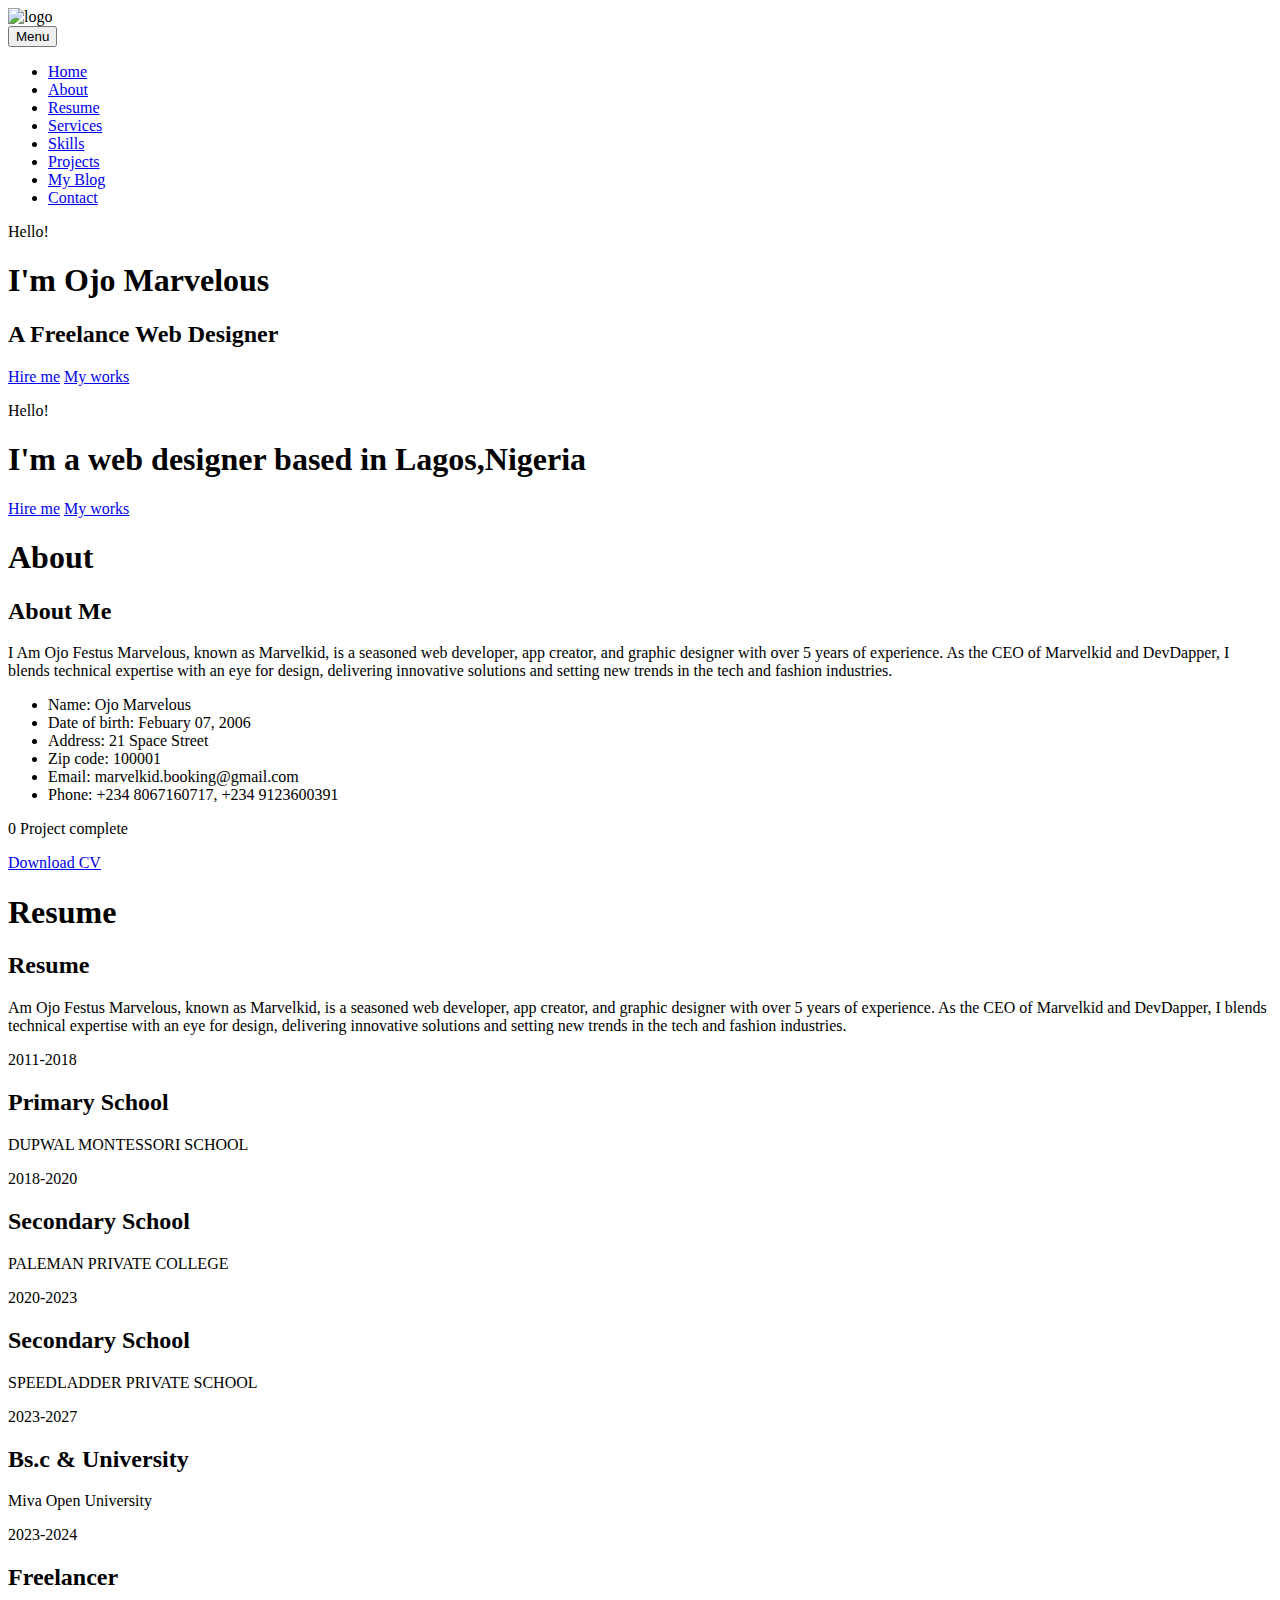
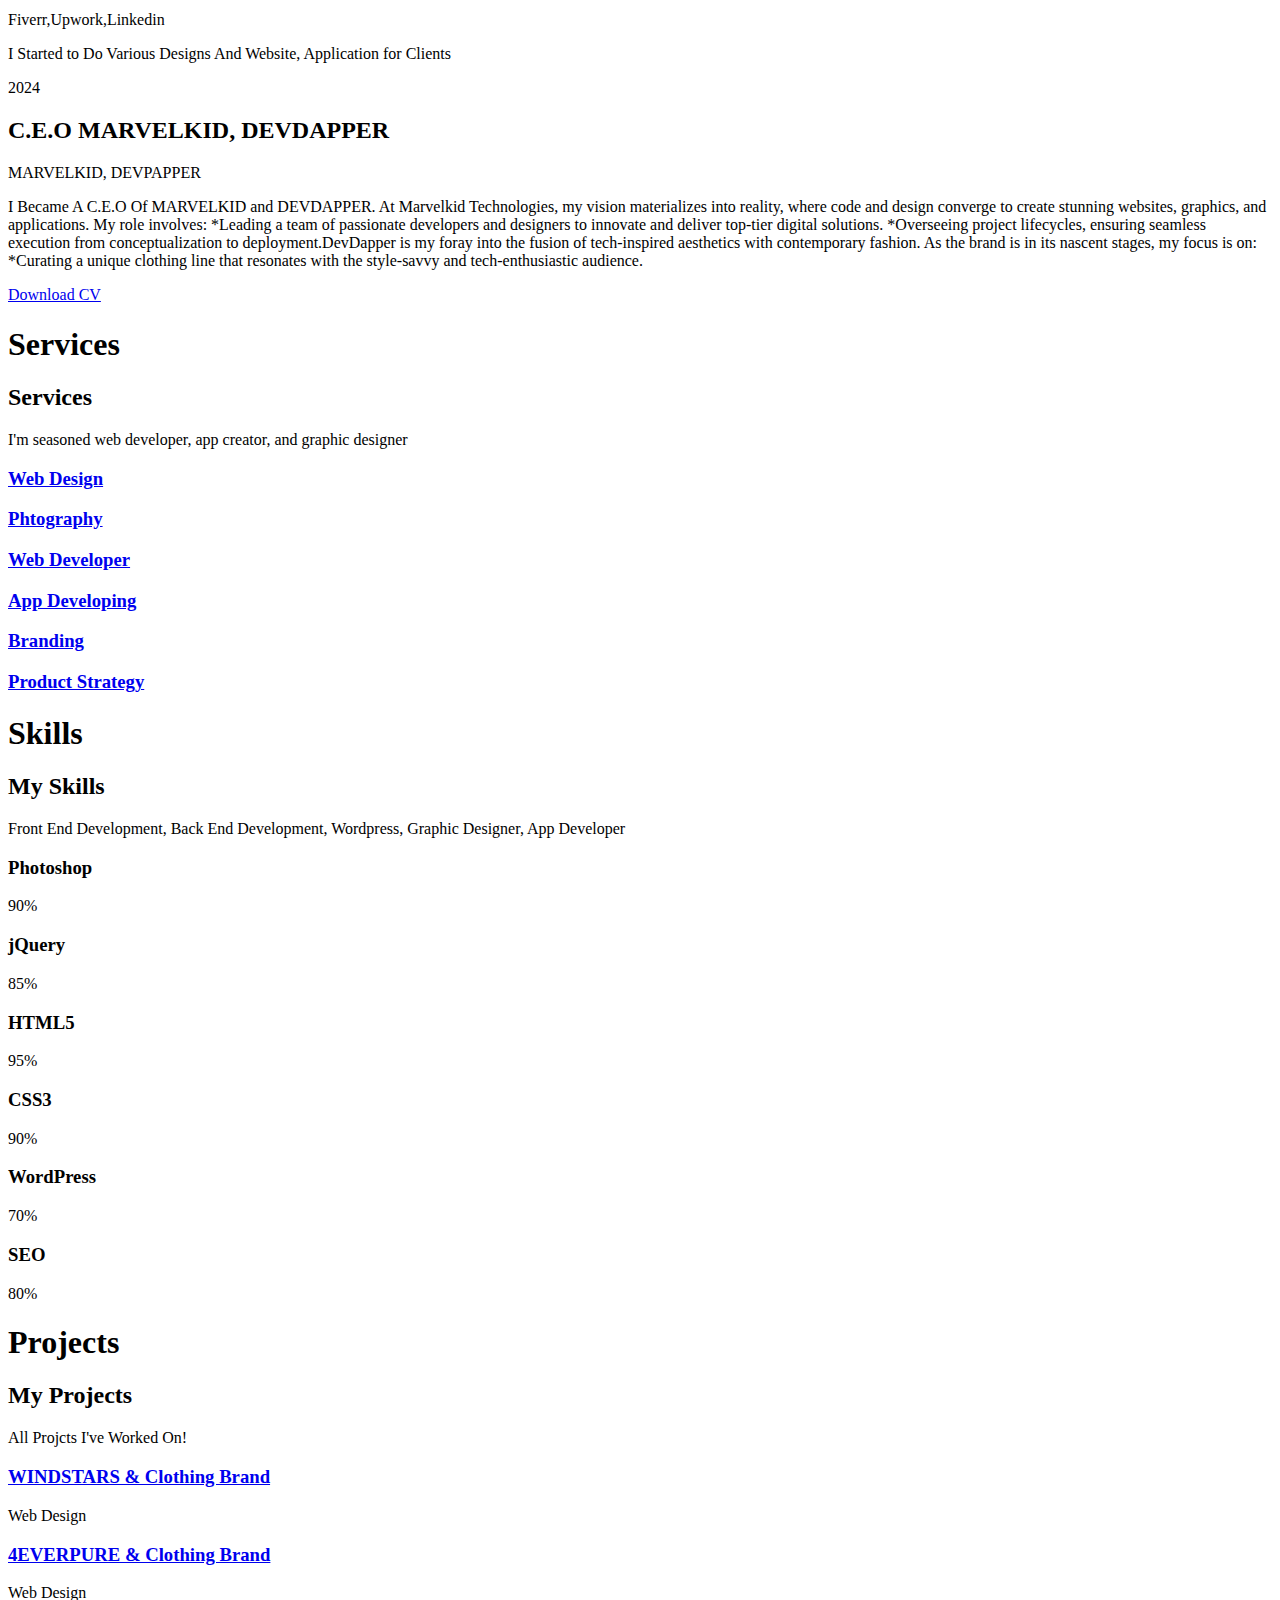
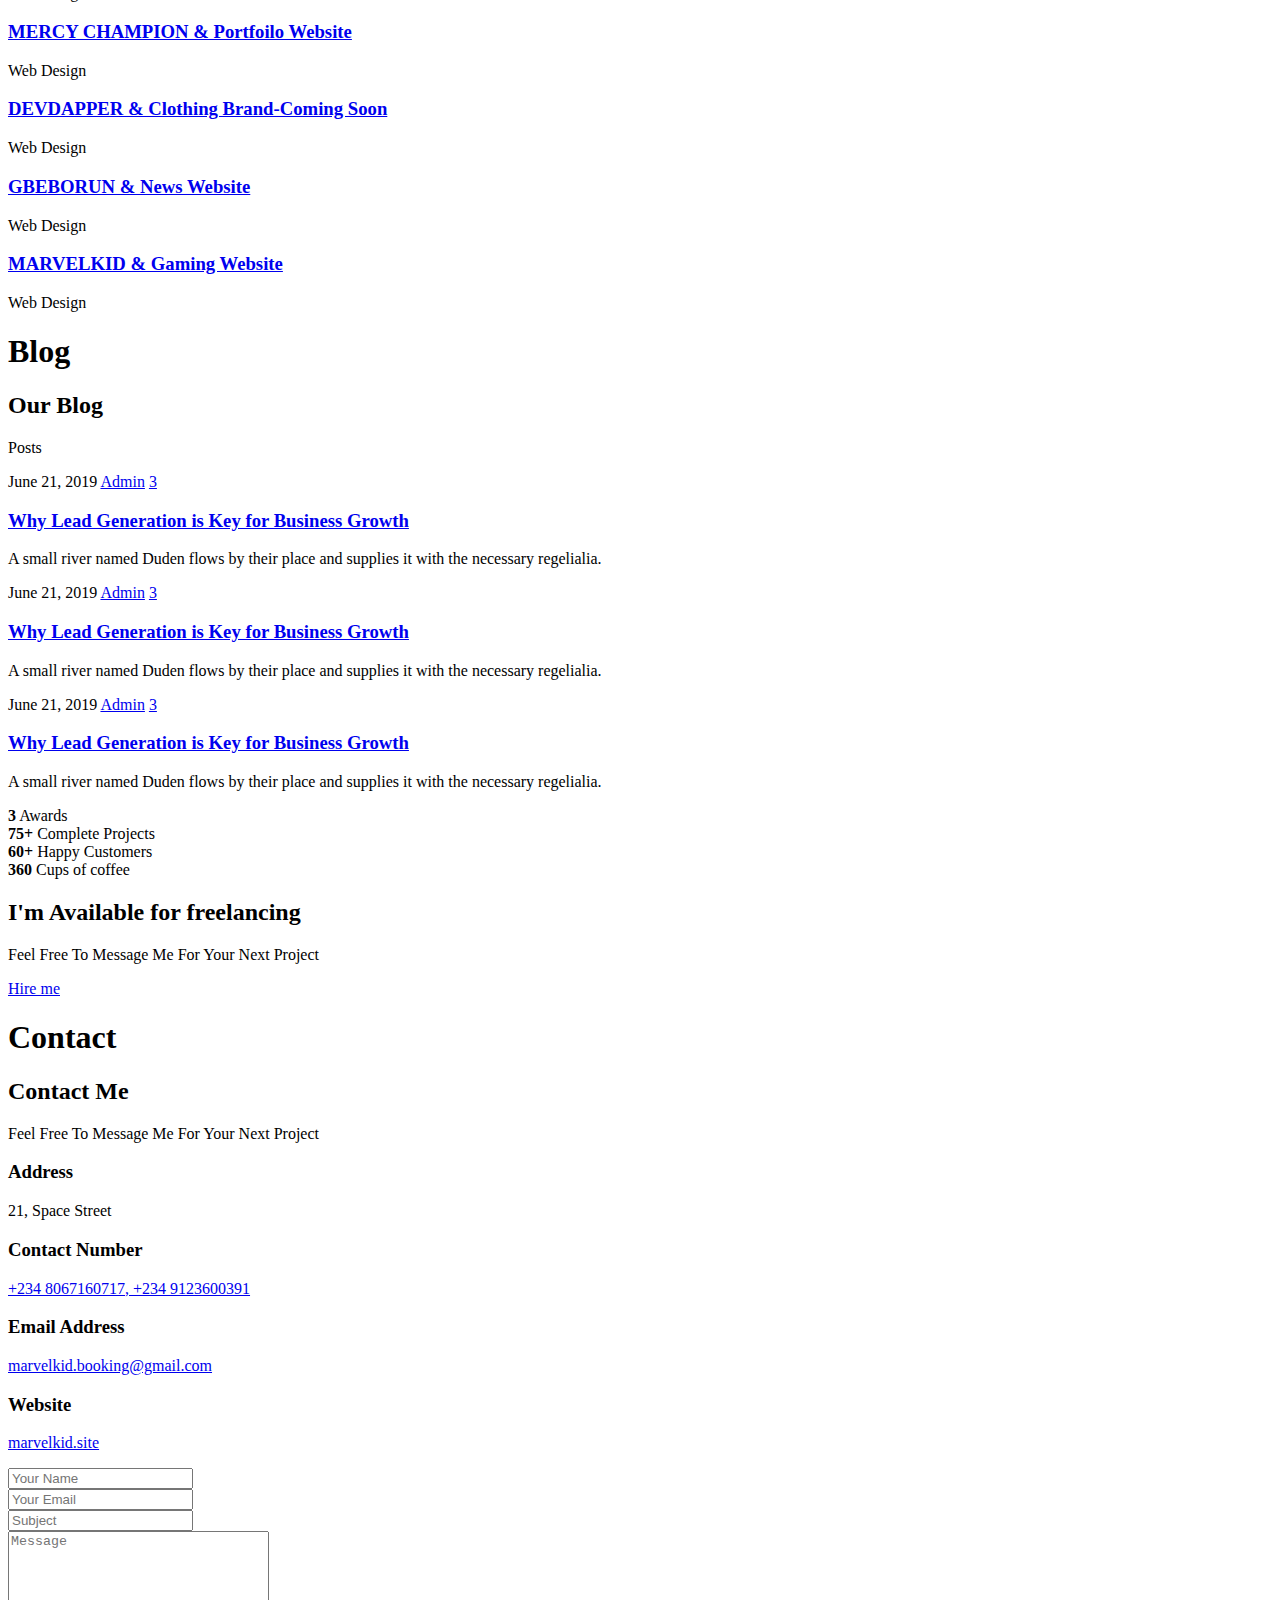
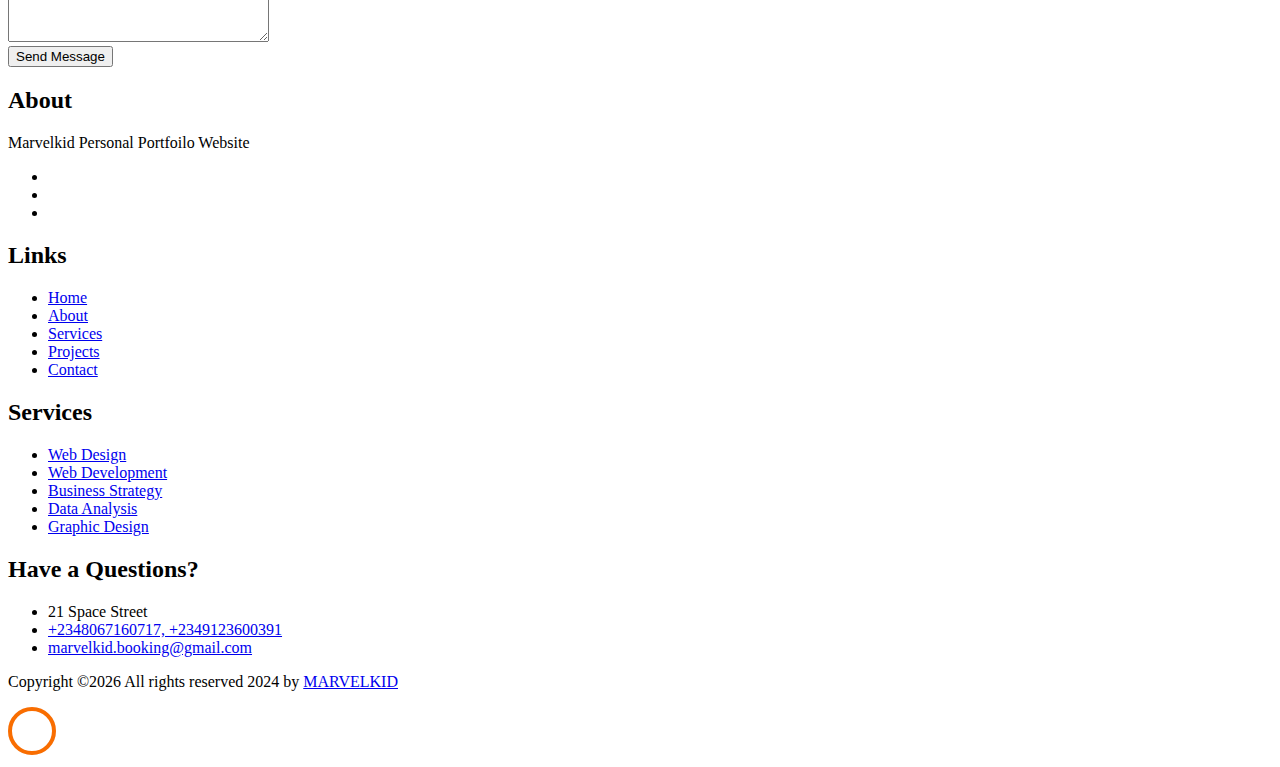
==== commit d12b5ca8: "Update index.html" ====
--- a/index.html
+++ b/index.html
@@ -1,624 +1,712 @@
-
 <!DOCTYPE html>
 <html lang="en">
-<head>
-    <meta charset="UTF-8">
-    <meta name="viewport" content="width=device-width, initial-scale=1.0">
-    <meta name="description" content="Willy Wonkas - Personal Portfolio Website Template" />
-	<meta name="keywords" content="blog, business card, creative, creative portfolio, cv theme, online resume, personal, portfolio, professional cv, responsive portfolio, resume, resume theme, vcard" />
-	<meta name="author" content="willy wonka" />
-    <title>Marvelkid Portfolio Website</title>
-  <!--favicon-img--> 
-   <link rel="icon" type="image/png" href="images/favicon.png">
-   <!--favicon-img-->
-   <!--main css file should not be removed -->
-    <link rel="stylesheet" href="css/index.css">
-    <!--main css file-->
-    <script src="https://cdnjs.cloudflare.com/ajax/libs/gsap/3.2.6/gsap.min.js"></script>
-</head>
-<body>
-    <!--contains all the div-->
-    <div id="all">
-    <!--mouse  follower-->
-        <div class="cursor"></div>
-    <!--mouse  follower-->
-    <!--loader-->
-        <div id="loader">
-            <span class="color">Ojo</span>Marvelous
-        </div>
-    <!--loader-end-->
-    <!--link-screen-->
-        <div id="breaker">
-        </div>
-        <div id="breaker-two">
-        </div>
-    <!--link-screen-->
-        <!--Main-Section-->
-        <!--Navigator-fullscreen-->
-        <div id="navigation-content">
-            <div class="logo">
-                <img src="images/willy wonka logo.png" alt="logo">
-            </div>
-            <div class="navigation-close">
-                <span class="close-first"></span>
-                <span class="close-second"></span>
-            </div>
-            <div class="navigation-links">
-                <a href="#" data-text="HOME" id="home-link" >HOME</a>
-                <a href="#" data-text="ABOUT" id="about-link" >ABOUT</a>
-                <a href="#" data-text="BLOG" id="blog-link" >BLOG</a>
-                <a href="#" data-text="PORTFOLIO" id="portfolio-link" >PORTFOLIO</a>
-                <a href="#" data-text="CONTACT" id="contact-link" >CONTACT</a>
-            </div>
-        </div>
-        <!--Navigator-Fullscreen END-->
-          <!--Home Page-->
-        <!--Menubar-->
-        <div id="navigation-bar">
-            <img src="images/willy wonka logo.png" alt="logo">
-            <div class="menubar">
-                <span class="first-span"></span>
-                <span class="second-span"></span>
-                <span class="third-span"></span>
-            </div>
-        </div>
-        <!--Menubar End-->
-          <!--Header-->
-        <div id="header">
-            <div id="particles"></div>
-              <!--Social Media Links-->
-            <div class="social-media-links">
-               <a href="https://www.instagram.com/marvelkid001/"><img src="images/instagram logo.png" class="social-media" alt="instagram-logo"></a><!--Your instagram homepage link inser in place of "#"-->
-                <a href="https://web.facebook.com/Emjo111/"><img src="images/facebook logo.png" class="social-media" alt="facebook-logo"></a>
-                <a href="https://www.linkedin.com/in/ojo-marvelous-06427b299/"><img src="images/linkedin logo.png" class="social-media" alt="linkedin-logo"></a>
-                <a href="https://twitter.com/Marvelkid001"><img src="images/twitter logo.png" class="social-media" alt="twitter-logo"></a>
-
-            </div>
-            <!--Social Media Links end-->
-            <div class="header-content">
-                <div class="header-content-box">
-                <div class="firstline"><span class="color">Ojo </span>Marvelous</div>
-                <div class="secondline">
-                I'm a
-            <span class="txt-rotate color" data-period="1200"data-rotate='[ " Designer.", " Blogger.", " Freelancer." ]'></span>
-            <span class="slash">|</span>
-        </div>
-                    <div class="contact">
-                <a href="Mailto:marvelkid.booking@gmail.com"><img src="images/mail.png" alt="email-pic" class="contactpic"></a><!--Your email Id write in place of "#"-->
-                <a href="Tel:+2349123600391"><img src="images/call.png" alt="phone-pic" class="contactpic"></a><!--Your telephone number Id write in place of "#"-->
-                    </div>    
-            </div>
-            </div>
-            <!--header image-->
-            <div class="header-image">
-            <img src="images/man.jpg" alt="logo">
-            </div>
-            <!--header image end-->
-        </div>
-           <!--Header End-->
-        <!--HomePage End-->
-        <!--Main-Section End-->
-        <!--about-->
-        <div id="about">
-            <div class="color-changer">
-            <div class="color-panel">
-                <img src="images/gear.png" alt="">
-            </div>
-            <div class="color-selector">
-                <div class="heading">Custom Colors</div>
-                <div class="colors">
-                    <ul >
-                    <li>
-                        <a href="#0" class="color-red " title="color-red"></a>
-                    </li>
-                    <li>
-                        <a href="#0" class="color-purple" title="color-purple"></a>
-                    </li>
-                    <li>
-                        <a href="#0" class="color-malt" title="color-malt"></a>
-                    </li>
-                    <li>
-                        <a href="#0" class="color-green" title="color-green"></a>
-                    </li>
-                    <li>
-                        <a href="#0" class="color-blue" title="color-blue"></a>
-                    </li>
-                    <li>
-                        <a href="#0" class="color-orange" title="color-orange"></a>
-                    </li>
-                    </ul>
+  <head>
+    <title>Marvelkid | Portfoilo Website</title>
+    <meta charset="utf-8">
+    <meta name="viewport" content="width=device-width, initial-scale=1, shrink-to-fit=no">
+
+	<!--favicon-img--> 
+	<link rel="icon" type="image/png" href="images/logo-2.png">
+	<!--favicon-img-->
+
+	<div id="navigation-content">
+		<div class="logo">
+			<img src="images/logo-1.png" alt="logo">
+		</div>
+    
+    <link href="https://fonts.googleapis.com/css?family=Poppins:100,200,300,400,500,600,700,800,900" rel="stylesheet">
+
+    <link rel="stylesheet" href="css/open-iconic-bootstrap.min.css">
+    <link rel="stylesheet" href="css/animate.css">
+    
+    <link rel="stylesheet" href="css/owl.carousel.min.css">
+    <link rel="stylesheet" href="css/owl.theme.default.min.css">
+    <link rel="stylesheet" href="css/magnific-popup.css">
+
+    <link rel="stylesheet" href="css/aos.css">
+
+    <link rel="stylesheet" href="css/ionicons.min.css">
+    
+    <link rel="stylesheet" href="css/flaticon.css">
+    <link rel="stylesheet" href="css/icomoon.css">
+    <link rel="stylesheet" href="css/style.css">
+  </head>
+  <body data-spy="scroll" data-target=".site-navbar-target" data-offset="300">
+	  
+	  
+    <nav class="navbar navbar-expand-lg navbar-dark ftco_navbar ftco-navbar-light site-navbar-target" id="ftco-navbar">
+	    <div class="container">
+	      <a class="navbar-brand" href="index.html"></a>
+	      <button class="navbar-toggler js-fh5co-nav-toggle fh5co-nav-toggle" type="button" data-toggle="collapse" data-target="#ftco-nav" aria-controls="ftco-nav" aria-expanded="false" aria-label="Toggle navigation">
+	        <span class="oi oi-menu"></span> Menu
+	      </button>
+
+	      <div class="collapse navbar-collapse" id="ftco-nav">
+	        <ul class="navbar-nav nav ml-auto">
+	          <li class="nav-item"><a href="#home-section" class="nav-link"><span>Home</span></a></li>
+	          <li class="nav-item"><a href="#about-section" class="nav-link"><span>About</span></a></li>
+	          <li class="nav-item"><a href="#resume-section" class="nav-link"><span>Resume</span></a></li>
+	          <li class="nav-item"><a href="#services-section" class="nav-link"><span>Services</span></a></li>
+	          <li class="nav-item"><a href="#skills-section" class="nav-link"><span>Skills</span></a></li>
+	          <li class="nav-item"><a href="#projects-section" class="nav-link"><span>Projects</span></a></li>
+	          <li class="nav-item"><a href="#blog-section" class="nav-link"><span>My Blog</span></a></li>
+	          <li class="nav-item"><a href="#contact-section" class="nav-link"><span>Contact</span></a></li>
+	        </ul>
+	      </div>
+	    </div>
+	  </nav>
+	  <section id="home-section" class="hero">
+		  <div class="home-slider  owl-carousel">
+	      <div class="slider-item ">
+	      	<div class="overlay"></div>
+	        <div class="container">
+	          <div class="row d-md-flex no-gutters slider-text align-items-end justify-content-end" data-scrollax-parent="true">
+	          	<div class="one-third js-fullheight order-md-last img" style="background-image:url(images/MA_1.png);">
+	          		<div class="overlay"></div>
+	          	</div>
+		          <div class="one-forth d-flex  align-items-center ftco-animate" data-scrollax=" properties: { translateY: '70%' }">
+		          	<div class="text">
+		          		<span class="subheading">Hello!</span>
+			            <h1 class="mb-4 mt-3">I'm <span>Ojo Marvelous</span></h1>
+			            <h2 class="mb-4">A Freelance Web Designer</h2>
+			            <p><a href="https://wa.me/+2349123600391" class="btn btn-primary py-3 px-4">Hire me</a> <a href="#projects-section" class="btn btn-white btn-outline-white py-3 px-4">My works</a></p>
+		            </div>
+		          </div>
+	        	</div>
+	        </div>
+	      </div>
+
+	      <div class="slider-item">
+	      	<div class="overlay"></div>
+	        <div class="container">
+	          <div class="row d-flex no-gutters slider-text align-items-end justify-content-end" data-scrollax-parent="true">
+	          	<div class="one-third js-fullheight order-md-last img" style="background-image:url(images/MA_2.png);">
+	          		<div class="overlay"></div>
+	          	</div>
+		          <div class="one-forth d-flex align-items-center ftco-animate" data-scrollax=" properties: { translateY: '70%' }">
+		          	<div class="text">
+		          		<span class="subheading">Hello!</span>
+			            <h1 class="mb-4 mt-3">I'm a <span>web designer</span> based in Lagos,Nigeria</h1>
+			            <p><a href="#" class="btn btn-primary py-3 px-4">Hire me</a> <a href="#" class="btn btn-white btn-outline-white py-3 px-4">My works</a></p>
+		            </div>
+		          </div>
+	        	</div>
+	        </div>
+	      </div>
+	    </div>
+    </section>
+
+    <section class="ftco-about img ftco-section ftco-no-pb" id="about-section">
+    	<div class="container">
+    		<div class="row d-flex">
+    			<div class="col-md-6 col-lg-5 d-flex">
+    				<div class="img-about img d-flex align-items-stretch">
+    					<div class="overlay"></div>
+	    				<div class="img d-flex align-self-stretch align-items-center" style="background-image:url(images/MA_2.png);">
+	    				</div>
+    				</div>
+    			</div>
+    			<div class="col-md-6 col-lg-7 pl-lg-5 pb-5">
+    				<div class="row justify-content-start pb-3">
+		          <div class="col-md-12 heading-section ftco-animate">
+		          	<h1 class="big">About</h1>
+		            <h2 class="mb-4">About Me</h2>
+		            <p>I Am Ojo Festus Marvelous, known as Marvelkid, is a seasoned web developer, app creator, and graphic designer with over 5 years of experience. As the CEO of Marvelkid and DevDapper, I blends technical expertise with an eye for design, delivering innovative solutions and setting new trends in the tech and fashion industries.</p>
+		            <ul class="about-info mt-4 px-md-0 px-2">
+		            	<li class="d-flex"><span>Name:</span> <span>Ojo Marvelous</span></li>
+		            	<li class="d-flex"><span>Date of birth:</span> <span>Febuary 07, 2006</span></li>
+		            	<li class="d-flex"><span>Address:</span> <span>21 Space Street</span></li>
+		            	<li class="d-flex"><span>Zip code:</span> <span>100001</span></li>
+		            	<li class="d-flex"><span>Email:</span> <span>marvelkid.booking@gmail.com</span></li>
+		            	<li class="d-flex"><span>Phone: </span> <span>+234 8067160717, +234 9123600391</span></li>
+		            </ul>
+		          </div>
+		        </div>
+	          <div class="counter-wrap ftco-animate d-flex mt-md-3">
+              <div class="text">
+              	<p class="mb-4">
+	                <span class="number" data-number="120">0</span>
+	                <span>Project complete</span>
+                </p>
+                <p><a href="https://drive.google.com/file/d/1DLHI7-mUIOzq7iXtrElS9k8tFDzcOwWy/view?usp=drive_link" class="btn btn-primary py-3 px-3">Download CV</a></p>
+              </div>
+	          </div>
+	        </div>
+        </div>
+    	</div>
+    </section>
+
+    <section class="ftco-section ftco-no-pb" id="resume-section">
+    	<div class="container">
+    		<div class="row justify-content-center pb-5">
+          <div class="col-md-10 heading-section text-center ftco-animate">
+          	<h1 class="big big-2">Resume</h1>
+            <h2 class="mb-4">Resume</h2>
+            <p>Am Ojo Festus Marvelous, known as Marvelkid, is a seasoned web developer, app creator, and graphic designer with over 5 years of experience. As the CEO of Marvelkid and DevDapper, I blends technical expertise with an eye for design, delivering innovative solutions and setting new trends in the tech and fashion industries.</p>
+          </div>
+        </div>
+    		<div class="row">
+    			<div class="col-md-6">
+    				<div class="resume-wrap ftco-animate">
+    					<span class="date">2011-2018</span>
+    					<h2>Primary School</h2>
+    					<span class="position">DUPWAL MONTESSORI SCHOOL</span>
+    					<p class="mt-4"></p>
+    				</div>
+    				<div class="resume-wrap ftco-animate">
+    					<span class="date">2018-2020</span>
+    					<h2>Secondary School</h2>
+    					<span class="position">PALEMAN PRIVATE COLLEGE</span>
+    					<p class="mt-4"></p>
+    				</div>
+    				<div class="resume-wrap ftco-animate">
+    					<span class="date">2020-2023</span>
+    					<h2>Secondary School</h2>
+    					<span class="position">SPEEDLADDER PRIVATE SCHOOL</span>
+    					<p class="mt-4"></p>
+    				</div>
+    			</div>
+
+    			<div class="col-md-6">
+    				<div class="resume-wrap ftco-animate">
+    					<span class="date">2023-2027</span>
+    					<h2>Bs.c &amp; University</h2>
+    					<span class="position">Miva Open University</span>
+    					<p class="mt-4"></p>
+    				</div>
+    				<div class="resume-wrap ftco-animate">
+    					<span class="date">2023-2024</span>
+    					<h2>Freelancer</h2>
+    					<span class="position">Fiverr,Upwork,Linkedin</span>
+    					<p class="mt-4">I Started to Do Various Designs And Website, Application for Clients  </p>
+    				</div>
+    				<div class="resume-wrap ftco-animate">
+    					<span class="date">2024</span>
+    					<h2>C.E.O MARVELKID, DEVDAPPER</h2>
+    					<span class="position">MARVELKID, DEVPAPPER</span>
+    					<p class="mt-4">I Became A C.E.O Of MARVELKID and DEVDAPPER. At Marvelkid Technologies, my vision materializes into reality, where code and design converge to create stunning websites, graphics, and applications. My role involves:
+							*Leading a team of passionate developers and designers to innovate and deliver top-tier digital solutions.
+							*Overseeing project lifecycles, ensuring seamless execution from conceptualization to deployment.DevDapper is my foray into the fusion of tech-inspired aesthetics with contemporary fashion. As the brand is in its nascent stages, my focus is on:
+							*Curating a unique clothing line that resonates with the style-savvy and tech-enthusiastic audience.
+							</p>
+    				</div>
+    			</div>
+    		</div>
+    		<div class="row justify-content-center mt-5">
+    			<div class="col-md-6 text-center ftco-animate">
+    				<p><a href="https://drive.google.com/file/d/1DLHI7-mUIOzq7iXtrElS9k8tFDzcOwWy/view?usp=drive_link" class="btn btn-primary py-4 px-5">Download CV</a></p>
+    			</div>
+    		</div>
+    	</div>
+    </section>
+
+    <section class="ftco-section" id="services-section">
+    	<div class="container">
+    		<div class="row justify-content-center py-5 mt-5">
+          <div class="col-md-12 heading-section text-center ftco-animate">
+          	<h1 class="big big-2">Services</h1>
+            <h2 class="mb-4">Services</h2>
+            <p>I'm seasoned web developer, app creator, and graphic designer </p>
+          </div>
+        </div>
+    		<div class="row">
+					<div class="col-md-4 text-center d-flex ftco-animate">
+						<a href="#" class="services-1">
+							<span class="icon">
+								<i class="flaticon-analysis"></i>
+							</span>
+							<div class="desc">
+								<h3 class="mb-5">Web Design</h3>
+							</div>
+						</a>
+					</div>
+					<div class="col-md-4 text-center d-flex ftco-animate">
+						<a href="#" class="services-1">
+							<span class="icon">
+								<i class="flaticon-flasks"></i>
+							</span>
+							<div class="desc">
+								<h3 class="mb-5">Phtography</h3>
+							</div>
+						</a>
+					</div>
+					<div class="col-md-4 text-center d-flex ftco-animate">
+						<a href="#" class="services-1">
+							<span class="icon">
+								<i class="flaticon-ideas"></i>
+							</span>
+							<div class="desc">
+								<h3 class="mb-5">Web Developer</h3>
+							</div>
+						</a>
+					</div>
+
+					<div class="col-md-4 text-center d-flex ftco-animate">
+						<a href="#" class="services-1">
+							<span class="icon">
+								<i class="flaticon-analysis"></i>
+							</span>
+							<div class="desc">
+								<h3 class="mb-5">App Developing</h3>
+							</div>
+						</a>
+					</div>
+					<div class="col-md-4 text-center d-flex ftco-animate">
+						<a href="#" class="services-1">
+							<span class="icon">
+								<i class="flaticon-flasks"></i>
+							</span>
+							<div class="desc">
+								<h3 class="mb-5">Branding</h3>
+							</div>
+						</a>
+					</div>
+					<div class="col-md-4 text-center d-flex ftco-animate">
+						<a href="#" class="services-1">
+							<span class="icon">
+								<i class="flaticon-ideas"></i>
+							</span>
+							<div class="desc">
+								<h3 class="mb-5">Product Strategy</h3>
+							</div>
+						</a>
+					</div>
+				</div>
+    	</div>
+    </section>
+
+		
+		<section class="ftco-section" id="skills-section">
+			<div class="container">
+				<div class="row justify-content-center pb-5">
+          <div class="col-md-12 heading-section text-center ftco-animate">
+          	<h1 class="big big-2">Skills</h1>
+            <h2 class="mb-4">My Skills</h2>
+            <p>Front End Development, Back End Development, Wordpress, Graphic Designer, App Developer </p>
+          </div>
+        </div>
+				<div class="row">
+					<div class="col-md-6 animate-box">
+						<div class="progress-wrap ftco-animate">
+							<h3>Photoshop</h3>
+							<div class="progress">
+							 	<div class="progress-bar color-1" role="progressbar" aria-valuenow="90"
+							  	aria-valuemin="0" aria-valuemax="100" style="width:90%">
+							    <span>90%</span>
+							  	</div>
+							</div>
+						</div>
+					</div>
+					<div class="col-md-6 animate-box">
+						<div class="progress-wrap ftco-animate">
+							<h3>jQuery</h3>
+							<div class="progress">
+							 	<div class="progress-bar color-2" role="progressbar" aria-valuenow="85"
+							  	aria-valuemin="0" aria-valuemax="100" style="width:85%">
+							    <span>85%</span>
+							  	</div>
+							</div>
+						</div>
+					</div>
+					<div class="col-md-6 animate-box">
+						<div class="progress-wrap ftco-animate">
+							<h3>HTML5</h3>
+							<div class="progress">
+							 	<div class="progress-bar color-3" role="progressbar" aria-valuenow="95"
+							  	aria-valuemin="0" aria-valuemax="100" style="width:95%">
+							    <span>95%</span>
+							  	</div>
+							</div>
+						</div>
+					</div>
+					<div class="col-md-6 animate-box">
+						<div class="progress-wrap ftco-animate">
+							<h3>CSS3</h3>
+							<div class="progress">
+							 	<div class="progress-bar color-4" role="progressbar" aria-valuenow="90"
+							  	aria-valuemin="0" aria-valuemax="100" style="width:90%">
+							    <span>90%</span>
+							  	</div>
+							</div>
+						</div>
+					</div>
+					<div class="col-md-6 animate-box">
+						<div class="progress-wrap ftco-animate">
+							<h3>WordPress</h3>
+							<div class="progress">
+							 	<div class="progress-bar color-5" role="progressbar" aria-valuenow="70"
+							  	aria-valuemin="0" aria-valuemax="100" style="width:70%">
+							    <span>70%</span>
+							  	</div>
+							</div>
+						</div>
+					</div>
+					<div class="col-md-6 animate-box">
+						<div class="progress-wrap ftco-animate">
+							<h3>SEO</h3>
+							<div class="progress">
+							 	<div class="progress-bar color-6" role="progressbar" aria-valuenow="80"
+							  	aria-valuemin="0" aria-valuemax="100" style="width:80%">
+							    <span>80%</span>
+							  	</div>
+							</div>
+						</div>
+					</div>
+				</div>
+			</div>
+		</section>
+ 
+
+    <section class="ftco-section ftco-project" id="projects-section">
+    	<div class="container">
+    		<div class="row justify-content-center pb-5">
+          <div class="col-md-12 heading-section text-center ftco-animate">
+          	<h1 class="big big-2">Projects</h1>
+            <h2 class="mb-4">My Projects</h2>
+            <p>All Projcts I've Worked On!</p>
+          </div>
+        </div>
+    		<div class="row">
+    			<div class="col-md-4">
+    				<div class="project img ftco-animate d-flex justify-content-center align-items-center" style="background-image: url(images/WINDSTARS.png);">
+    					<div class="overlay"></div>
+	    				<div class="text text-center p-4">
+	    					<h3><a href="https://windstars.store">WINDSTARS &amp; Clothing Brand</a></h3>
+	    					<span>Web Design</span>
+	    				</div>
+    				</div>
+  				</div>
+  				<div class="col-md-8">
+    				<div class="project img ftco-animate d-flex justify-content-center align-items-center" style="background-image: url(images/4EP.png);">
+    					<div class="overlay"></div>
+	    				<div class="text text-center p-4">
+	    					<h3><a href="https://4everpure.com.ng">4EVERPURE &amp; Clothing Brand</a></h3>
+	    					<span>Web Design</span>
+	    				</div>
+    				</div>
+  				</div>
+
+    			<div class="col-md-8">
+    				<div class="project img ftco-animate d-flex justify-content-center align-items-center" style="background-image: url(images/CHAMP.png);">
+    					<div class="overlay"></div>
+	    				<div class="text text-center p-4">
+	    					<h3><a href="https://mercychampion.site">MERCY CHAMPION &amp; Portfoilo Website</a></h3>
+	    					<span>Web Design</span>
+	    				</div>
+    				</div>
+
+    				<div class="project img ftco-animate d-flex justify-content-center align-items-center" style="background-image: url(images/DEVDAPPER.png);">
+    					<div class="overlay"></div>
+	    				<div class="text text-center p-4">
+	    					<h3><a href="https://devdapper.store/">DEVDAPPER &amp; Clothing Brand-Coming Soon</a></h3>
+	    					<span>Web Design</span>
+	    				</div>
+    				</div>
+    			</div>
+    			<div class="col-md-4">
+    				<div class="row">
+    					<div class="col-md-12">
+		    				<div class="project img ftco-animate d-flex justify-content-center align-items-center" style="background-image: url(images/gaming-marvelkid.png);">
+		    					<div class="overlay"></div>
+			    				<div class="text text-center p-4">
+			    					<h3><a href="https://gbeborun.net">GBEBORUN &amp; News Website</a></h3>
+			    					<span>Web Design</span>
+			    				</div>
+		    				</div>
+	    				</div>
+	    				<div class="col-md-12">
+		    				<div class="project img ftco-animate d-flex justify-content-center align-items-center" style="background-image: url(images/gaming-marvelkid.png);">
+		    					<div class="overlay"></div>
+			    				<div class="text text-center p-4">
+			    					<h3><a href="#">MARVELKID &amp; Gaming Website</a></h3>
+			    					<span>Web Design</span>
+			    				</div>
+		    				</div>
+	    				</div>
+    				</div>
+    			</div>
+    		</div>
+    	</div>
+    </section>
+
+
+    <section class="ftco-section" id="blog-section">
+      <div class="container">
+        <div class="row justify-content-center mb-5 pb-5">
+          <div class="col-md-7 heading-section text-center ftco-animate">
+            <h1 class="big big-2">Blog</h1>
+            <h2 class="mb-4">Our Blog</h2>
+            <p>Posts</p>
+          </div>
+        </div>
+        <div class="row d-flex">
+          <div class="col-md-4 d-flex ftco-animate">
+          	<div class="blog-entry justify-content-end">
+              <a href="single.html" class="block-20" style="background-image: url('images/image_1.jpg');">
+              </a>
+              <div class="text mt-3 float-right d-block">
+              	<div class="d-flex align-items-center mb-3 meta">
+	                <p class="mb-0">
+	                	<span class="mr-2">June 21, 2019</span>
+	                	<a href="#" class="mr-2">Admin</a>
+	                	<a href="#" class="meta-chat"><span class="icon-chat"></span> 3</a>
+	                </p>
                 </div>
-            </div>
-            </div>
-            <!--about content-->
-            <div id="about-content">
-                <div class="about-header">
-                    About <span class="color">Me</span>
-                    <span class ="header-caption">Get to Know <span class="color"> me.</span></span>
+                <h3 class="heading"><a href="single.html">Why Lead Generation is Key for Business Growth</a></h3>
+                <p>A small river named Duden flows by their place and supplies it with the necessary regelialia.</p>
+              </div>
+            </div>
+          </div>
+          <div class="col-md-4 d-flex ftco-animate">
+          	<div class="blog-entry justify-content-end">
+              <a href="single.html" class="block-20" style="background-image: url('images/image_2.jpg');">
+              </a>
+              <div class="text mt-3 float-right d-block">
+              	<div class="d-flex align-items-center mb-3 meta">
+	                <p class="mb-0">
+	                	<span class="mr-2">June 21, 2019</span>
+	                	<a href="#" class="mr-2">Admin</a>
+	                	<a href="#" class="meta-chat"><span class="icon-chat"></span> 3</a>
+	                </p>
                 </div>
-                <div class="about-main">
-            <div class="about-first-paragraph wow">
-            <!--about description-->
-               <span class="about-first-line">
-                    I'm creative 
-                    <span class="color">web developer</span>
-                     based in Lagos , NIGERIA </span>
-                     <br>
-               <span class="about-second-line"> With 10 years of experience as a professional Web developer, I have acquired the skills and knowledge necessary to make your project a success. I enjoy every step while working.</span>
-               <div class="cv">
-                <a href="#"><button>Download <span class="colors">CV</span></button></a>
-            </div>
-            </div>
-            <!--about picture-->
-            <div class="about-img">
-                <img src="images/about.jpg" alt="Your Image">
-            </div>
-            </div>
+                <h3 class="heading"><a href="single.html">Why Lead Generation is Key for Business Growth</a></h3>
+                <p>A small river named Duden flows by their place and supplies it with the necessary regelialia.</p>
+              </div>
+            </div>
+          </div>
+          <div class="col-md-4 d-flex ftco-animate">
+          	<div class="blog-entry">
+              <a href="single.html" class="block-20" style="background-image: url('images/image_3.jpg');">
+              </a>
+              <div class="text mt-3 float-right d-block">
+              	<div class="d-flex align-items-center mb-3 meta">
+	                <p class="mb-0">
+	                	<span class="mr-2">June 21, 2019</span>
+	                	<a href="#" class="mr-2">Admin</a>
+	                	<a href="#" class="meta-chat"><span class="icon-chat"></span> 3</a>
+	                </p>
+                </div>
+                <h3 class="heading"><a href="single.html">Why Lead Generation is Key for Business Growth</a></h3>
+                <p>A small river named Duden flows by their place and supplies it with the necessary regelialia.</p>
+              </div>
+            </div>
+          </div>
+        </div>
+      </div>
+    </section>
+
+    <section class="ftco-section ftco-no-pt ftco-no-pb ftco-counter img" id="section-counter">
+    	<div class="container">
+				<div class="row d-md-flex align-items-center">
+          <div class="col-md d-flex justify-content-center counter-wrap ftco-animate">
+            <div class="block-18">
+              <div class="text">
+                <strong class="number" data-number="3">3</strong>
+                <span>Awards</span>
+              </div>
+            </div>
+          </div>
+          <div class="col-md d-flex justify-content-center counter-wrap ftco-animate">
+            <div class="block-18">
+              <div class="text">
+                <strong class="number" data-number="75">75+</strong>
+                <span>Complete Projects</span>
+              </div>
+            </div>
+          </div>
+          <div class="col-md d-flex justify-content-center counter-wrap ftco-animate">
+            <div class="block-18">
+              <div class="text">
+                <strong class="number" data-number="60">60+</strong>
+                <span>Happy Customers</span>
+              </div>
+            </div>
+          </div>
+          <div class="col-md d-flex justify-content-center counter-wrap ftco-animate">
+            <div class="block-18">
+              <div class="text">
+                <strong class="number" data-number="360">360</strong>
+                <span>Cups of coffee</span>
+              </div>
+            </div>
+          </div>
+        </div>
+      </div>
+    </section>
+
+    <section class="ftco-section ftco-hireme img margin-top" style="background-image: url(images/bg_1.jpg)">
+			<div class="container">
+				<div class="row justify-content-center">
+					<div class="col-md-7 ftco-animate text-center">
+						<h2>I'm <span>Available</span> for freelancing</h2>
+						<p>Feel Free To Message Me For Your Next Project</p>
+						<p class="mb-0"><a href="https://wa.me/+2349123600391" class="btn btn-primary py-3 px-5">Hire me</a></p>
+					</div>
+				</div>
+			</div>
+		</section>
+
+    <section class="ftco-section contact-section ftco-no-pb" id="contact-section">
+      <div class="container">
+      	<div class="row justify-content-center mb-5 pb-3">
+          <div class="col-md-7 heading-section text-center ftco-animate">
+            <h1 class="big big-2">Contact</h1>
+            <h2 class="mb-4">Contact Me</h2>
+            <p>Feel Free To Message Me For Your Next Project</p>
+          </div>
+        </div>
+
+        <div class="row d-flex contact-info mb-5">
+          <div class="col-md-6 col-lg-3 d-flex ftco-animate">
+          	<div class="align-self-stretch box p-4 text-center">
+          		<div class="icon d-flex align-items-center justify-content-center">
+          			<span class="icon-map-signs"></span>
+          		</div>
+          		<h3 class="mb-4">Address</h3>
+	            <p>21, Space Street</p>
+	          </div>
+          </div>
+          <div class="col-md-6 col-lg-3 d-flex ftco-animate">
+          	<div class="align-self-stretch box p-4 text-center">
+          		<div class="icon d-flex align-items-center justify-content-center">
+          			<span class="icon-phone2"></span>
+          		</div>
+          		<h3 class="mb-4">Contact Number</h3>
+	            <p><a href="tel://+2349123600391">+234 8067160717, +234 9123600391</a></p>
+	          </div>
+          </div>
+          <div class="col-md-6 col-lg-3 d-flex ftco-animate">
+          	<div class="align-self-stretch box p-4 text-center">
+          		<div class="icon d-flex align-items-center justify-content-center">
+          			<span class="icon-paper-plane"></span>
+          		</div>
+          		<h3 class="mb-4">Email Address</h3>
+	            <p><a href="mailto: marvelkid.booking@gmail.com">marvelkid.booking@gmail.com</a></p>
+	          </div>
+          </div>
+          <div class="col-md-6 col-lg-3 d-flex ftco-animate">
+          	<div class="align-self-stretch box p-4 text-center">
+          		<div class="icon d-flex align-items-center justify-content-center">
+          			<span class="icon-globe"></span>
+          		</div>
+          		<h3 class="mb-4">Website</h3>
+	            <p><a href="https://marvelkid.site">marvelkid.site</a></p>
+	          </div>
+          </div>
+        </div>
+
+        <div class="row no-gutters block-9">
+          <div class="col-md-6 order-md-last d-flex">
+            <form action="#" class="bg-light p-4 p-md-5 contact-form">
+              <div class="form-group">
+                <input type="text" class="form-control" placeholder="Your Name">
+              </div>
+              <div class="form-group">
+                <input type="text" class="form-control" placeholder="Your Email">
+              </div>
+              <div class="form-group">
+                <input type="text" class="form-control" placeholder="Subject">
+              </div>
+              <div class="form-group">
+                <textarea name="" id="" cols="30" rows="7" class="form-control" placeholder="Message"></textarea>
+              </div>
+              <div class="form-group">
+                <input type="submit" value="Send Message" class="btn btn-primary py-3 px-5">
+              </div>
+            </form>
+          
+          </div>
+
+          <div class="col-md-6 d-flex">
+          	<div class="img" style="background-image: url(images/MA_1.png);"></div>
+          </div>
+        </div>
+      </div>
+    </section>
+		
+
+    <footer class="ftco-footer ftco-section">
+      <div class="container">
+        <div class="row mb-5">
+          <div class="col-md">
+            <div class="ftco-footer-widget mb-4">
+              <h2 class="ftco-heading-2">About</h2>
+              <p>Marvelkid Personal Portfoilo Website</p>
+              <ul class="ftco-footer-social list-unstyled float-md-left float-lft mt-5">
+                <li class="ftco-animate"><a href="https://twitter.com/Marvelkid001"><span class="icon-twitter"></span></a></li>
+                <li class="ftco-animate"><a href="https://web.facebook.com/Emjo11"><span class="icon-facebook"></span></a></li>
+                <li class="ftco-animate"><a href="https://www.instagram.com/marvelkid001/"><span class="icon-instagram"></span></a></li>
+              </ul>
+            </div>
+          </div>
+          <div class="col-md">
+            <div class="ftco-footer-widget mb-4 ml-md-4">
+              <h2 class="ftco-heading-2">Links</h2>
+              <ul class="list-unstyled">
+                <li><a href="#home-section"><span class="icon-long-arrow-right mr-2"></span>Home</a></li>
+                <li><a href="#about-section"><span class="icon-long-arrow-right mr-2"></span>About</a></li>
+                <li><a href="#services-section"><span class="icon-long-arrow-right mr-2"></span>Services</a></li>
+                <li><a href="#projects-section"><span class="icon-long-arrow-right mr-2"></span>Projects</a></li>
+                <li><a href="#contact-section"><span class="icon-long-arrow-right mr-2"></span>Contact</a></li>
+              </ul>
+            </div>
+          </div>
+          <div class="col-md">
+             <div class="ftco-footer-widget mb-4">
+              <h2 class="ftco-heading-2">Services</h2>
+              <ul class="list-unstyled">
+                <li><a href="#"><span class="icon-long-arrow-right mr-2"></span>Web Design</a></li>
+                <li><a href="#"><span class="icon-long-arrow-right mr-2"></span>Web Development</a></li>
+                <li><a href="#"><span class="icon-long-arrow-right mr-2"></span>Business Strategy</a></li>
+                <li><a href="#"><span class="icon-long-arrow-right mr-2"></span>Data Analysis</a></li>
+                <li><a href="#"><span class="icon-long-arrow-right mr-2"></span>Graphic Design</a></li>
+              </ul>
+            </div>
+          </div>
+          <div class="col-md">
+            <div class="ftco-footer-widget mb-4">
+            	<h2 class="ftco-heading-2">Have a Questions?</h2>
+            	<div class="block-23 mb-3">
+	              <ul>
+	                <li><span class="icon icon-map-marker"></span><span class="text">21 Space Street</span></li>
+	                <li><a href="tel: +2349123600391"><span class="icon icon-phone"></span><span class="text">+2348067160717, +2349123600391</span></a></li>
+	                <li><a href="mailto: marvelkid.booking@gmail.com"><span class="icon icon-envelope"></span><span class="text">marvelkid.booking@gmail.com</span></a></li>
+	              </ul>
+	            </div>
+            </div>
+          </div>
+        </div>
+        <div class="row">
+          <div class="col-md-12 text-center">
+
+            <p><!-- Link back to Colorlib can't be removed. Template is licensed under CC BY 3.0. -->
+  Copyright &copy;<script>document.write(new Date().getFullYear());</script> All rights reserved 2024 <i class="icon-heart color-danger" aria-hidden="true"></i> by <a href="https://marvelkid.site" target="_blank">MARVELKID</a>
+  <!-- Link back to Colorlib can't be removed. Template is licensed under CC BY 3.0. --></p>
+          </div>
+        </div>
+      </div>
+    </footer>
     
-            </div>
-            <!--services start-->
-            <div id="services">
-                <div class="color-changer">
-                    <div class="color-panel">
-                        <img src="images/gear.png" alt="">
-                    </div>
-                    <div class="color-selector">
-                        <div class="heading">Custom Colors</div>
-                        <div class="colors">
-                            <ul >
-                            <li>
-                                <a href="#0" class="color-red " title="color-red"></a>
-                            </li>
-                            <li>
-                                <a href="#0" class="color-purple" title="color-purple"></a>
-                            </li>
-                            <li>
-                                <a href="#0" class="color-malt" title="color-malt"></a>
-                            </li>
-                            <li>
-                                <a href="#0" class="color-green" title="color-green"></a>
-                            </li>
-                            <li>
-                                <a href="#0" class="color-blue" title="color-blue"></a>
-                            </li>
-                            <li>
-                                <a href="#0" class="color-orange" title="color-orange"></a>
-                            </li>
-                            </ul>
-                        </div>
-                    </div>
-                    </div>
-            <!--services header-->
-                    <div class="services-heading wow">
-                        <span class="color">My</span> Services
-                    </div>
-            <!--services header end-->
-            <!--services content-->
-                    <div class="services-content">
-                           <div class="service-one service wow">
-                               <div class="service-img">
-                               <img src="images/coding.png" alt="service-one">
-                               </div>
-                               <div class="service-description">
-                                <h2>Web Designing</h2>
-                                <p>"Web design is the art of creating visually appealing and functional websites. In today's digital landscape, it's not just about aesthetics; it's about crafting seamless user experiences. From intuitive navigation to responsive layouts, web designers play a crucial role in shaping the online world, blending creativity with technology to bring ideas to life on the digital canvas."</p>
-                               </div>
-                           </div>
-                           <div class="service-two service wow">
-                               <div class="service-img">
-                               <img src="images/instagram.png" alt="service-two">
-                               </div>
-                               <div class="service-description">
-                                <h2>Social Media</h2>
-                                <p>"Social media has transformed the way we connect, communicate, and share in the digital age. Platforms like Facebook, Instagram, Twitter, and TikTok have become integral parts of our daily lives, influencing trends, shaping opinions, and fostering global conversations. In this dynamic landscape, individuals and businesses navigate the realms of engagement, authenticity, and influence, as social media continues to redefine how we express ourselves and stay connected in an ever-evolving virtual society."</p>
-                               </div>
-                           </div>
-                           <div class="service-three service wow">
-                            <div class="service-img">
-                               <img src="images/bulb.png" alt="service-three">
-                            </div>
-                            <div class="service-description">
-                                <h2>Creative Design</h2>
-                                <p>"Creative design is the imaginative fusion of artistry and functionality, giving form and purpose to ideas. In today's design landscape, innovation and aesthetics converge to captivate audiences across various mediums. From graphic design to product aesthetics, the emphasis is on originality, storytelling, and user experience. Creative designers serve as architects of visual language, shaping the visual identity of brands and experiences in a world where innovation and style intertwine."</p>
-                            </div>
-                        </div>
-                    </div>
-            </div>
-            <!--services content end-->
-            <!--services end-->
-            <div id="skills">
-                <div class="skills-header">
-                     My <span class="color"> Skills</span>
-                </div>
-                <div class="skills-content " style="text-align: center;">
-                    <div class="skill-html skill">
-                        <div class="skill-text">
-                    <div class="html">
-                        HTML/CSS
-                    </div>
-                        </div>
-                    <div class="html-prog wow prog">
-                 <div class="html-progress wow">95%</div>
-                    </div>
-                    </div>
-                    <div class="skill-html skill">
-                        <div class="skill-text">
-                    <div class="html">
-                      Javascript
-                    </div>
-                        </div>
-                    <div class="html-prog wow prog">
-                 <div class="js-progress wow">90%</div>
-                    </div>
-                    </div>
-                    <div class="skill-html skill">
-                        <div class="skill-text">
-                    <div class="html">
-                        Adobe Ps
-                    </div>
-                        </div>
-                    <div class="html-prog wow prog">
-                 <div class="adobe-progress wow">83%</div>
-                    </div>
-                    </div>
-                    <div class="skill-html skill">
-                        <div class="skill-text">
-                    <div class="html">
-                        PHP
-                    </div>
-                        </div>
-                    <div class="html-prog wow prog">
-                 <div class="php-progress wow">87%</div>
-                    </div>
-                    </div>
-                    <div class="skill-html skill">
-                        <div class="skill-text">
-                    <div class="html">
-                        JQuery
-                    </div>
-                        </div>
-                    <div class="html-prog wow prog">
-                 <div class="jquery-progress wow">94%</div>
-                    </div>
-                    </div>
-                    <div class="skill-html skill">
-                        <div class="skill-text">
-                    <div class="html">
-                        SEO
-                    </div>
-                        </div>
-                    <div class="html-prog wow prog">
-                 <div class="seo-progress wow">84%</div>
-                    </div>
-                    </div>
-                </div>
-            </div>
-    <!--copyright-section You Can Remove After Downloading-->
-            <div class="footer">
-             <div class="footer-text">
-                 <img src="./images/copyright.png" alt="copyright-img" class="images" height="14px"> Marvelkid
-             </div>
-            </div>
-    <!--copyright-section-->
-        </div>
-        <!--about end-->
-        <!--portfolio-->
-        <div id="portfolio">
-            <div class="color-changer">
-                <div class="color-panel">
-                    <img src="images/gear.png" alt="">
-                </div>
-                <div class="color-selector">
-                    <div class="heading">Custom Colors</div>
-                    <div class="colors">
-                        <ul >
-                        <li>
-                            <a href="#0" class="color-red " title="color-red"></a>
-                        </li>
-                        <li>
-                            <a href="#0" class="color-purple" title="color-purple"></a>
-                        </li>
-                        <li>
-                            <a href="#0" class="color-malt" title="color-malt"></a>
-                        </li>
-                        <li>
-                            <a href="#0" class="color-green" title="color-green"></a>
-                        </li>
-                        <li>
-                            <a href="#0" class="color-blue" title="color-blue"></a>
-                        </li>
-                        <li>
-                            <a href="#0" class="color-orange" title="color-orange"></a>
-                        </li>
-                        </ul>
-                    </div>
-                </div>
-                </div>
-            <div class="portfolio-header"> <span class="color"> My </span> Portfolio
-            <span class ="header-caption"> Some Of My <span class="color"> Works</span></span></div>
-             <div id="portfolio-content">
-                 <div class="portfolio portfolio-first">
-                     <div class="portfolio-image">
-                        <img src="images/portfolio-first.jpg" alt="portfolio-first">
-                     </div>
-                     <div class="portfolio-text">
-                         <h2>App Idea</h2>
-                         <p>"In the realm of innovation, app ideas are the catalysts for transforming digital landscapes. From simplifying daily tasks to revolutionizing industries, app ideas harness the power of technology to address needs and enhance experiences. In today's dynamic ecosystem, the most impactful apps seamlessly blend creativity, usability, and functionality, providing solutions that resonate with users and shape the future of digital interaction."</p>
-                         <div class="button"><a href="#"><button><span class="index"> View Project<i class="gg-arrow-right"></i></span></button></a></div>
-                     </div>
-                 </div>
-                 <div class="portfolio portfolio-second">
-                    <div class="portfolio-image">
-                        <img src="images/portfolio-second.jpg" alt="portfolio-second">
-                    </div>
-                    <div class="portfolio-text">
-                        <h2>Web Designing</h2>
-                        <p>"Web design is the art of creating visually appealing and functional websites. In today's digital landscape, it's not just about aesthetics; it's about crafting seamless user experiences. From intuitive navigation to responsive layouts, web designers play a crucial role in shaping the online world, blending creativity with technology to bring ideas to life on the digital canvas."s</p>
-                        <div class="button"><a href="#"><button><span class="index"> View Project<i class="gg-arrow-right"></i></span></button></a></div>
-                    </div>
-                </div>
-             
-                <div class="portfolio portfolio-third">
-                    <div class="portfolio-image">
-                        <img src="images/portfolio-third.jpg" alt="portfolio-third">
-                    </div>
-                    <div class="portfolio-text">
-                        <h2>UI Designing</h2>
-                        <p>"UI/UX design is the cornerstone of user-centric digital experiences. User Interface (UI) focuses on the visual elements, creating intuitive and aesthetically pleasing interfaces. User Experience (UX) delves into the overall feel, ensuring seamless interactions and user satisfaction. In today's design landscape, the synergy of UI/UX is paramount, crafting engaging and efficient interfaces that not only captivate users but also enhance the overall usability and enjoyment of digital products and services."</p>
-                        <div class="button"><a href="#"><button><span class="index"> View Project<i class="gg-arrow-right"></i></span></button></a></div>
-                    </div>
-                </div>
-                <div class="portfolio portfolio-fourth">
-                    <div class=" portfolio-image">
-                        <img src="images/portfolio-fourth.jpg" alt="portfolio-fourth">
-                    </div>
-                    <div class="portfolio-text">
-                        <h2>Graphics Design</h2>
-                        <p>"Graphics design is the artful blend of creativity and communication, where visual elements convey messages and evoke emotions. In today's dynamic visual landscape, graphic designers leverage digital tools to craft compelling visuals for branding, marketing, and communication purposes. From logos to social media graphics, the discipline of graphic design plays a pivotal role in shaping the visual identity of businesses and influencing the way we perceive information in the digital age."</p>
-                        <div class="button"><a href="#"><button><span class="index"> View Project<i class="gg-arrow-right"></i></span></button></a></div>
-                    </div>
-                </div>
-                 </div>
-                    <!--copyright-section You Can Remove After Downloading-->
-            <div class="footer">
-                <div class="footer-text">
-                    <img src="./images/copyright.png" alt="copyright-img" class="images" height="14px"> Marvelkid
-                </div>
-               </div>
-       <!--copyright-section-->
-             </div>
-        <!--portfolio end-->
-        <!--blog-->
-        <div id="blog">
-            <div class="color-changer">
-                <div class="color-panel">
-                    <img src="images/gear.png" alt="">
-                </div>
-                <div class="color-selector">
-                    <div class="heading">Custom Colors</div>
-                    <div class="colors">
-                        <ul >
-                        <li>
-                            <a href="#0" class="color-red " title="color-red"></a>
-                        </li>
-                        <li>
-                            <a href="#0" class="color-purple" title="color-purple"></a>
-                        </li>
-                        <li>
-                            <a href="#0" class="color-malt" title="color-malt"></a>
-                        </li>
-                        <li>
-                            <a href="#0" class="color-green" title="color-green"></a>
-                        </li>
-                        <li>
-                            <a href="#0" class="color-blue" title="color-blue"></a>
-                        </li>
-                        <li>
-                            <a href="#0" class="color-orange" title="color-orange"></a>
-                        </li>
-                        </ul>
-                    </div>
-                </div>
-                </div>
-        <div class="blog-header"> Blogs</span>
-            <span class ="header-caption"> My Latest <span class="color"> blog posts.</span></span></div>
-            <div class="blog-content">
-                 <div class="blogs">
-                     <a href="#">
-                     <div class="img">
-                        <img src="images/post-one.jpg" alt="blog-one">
-                        <div class="blog-date">8 May,20</div>
-                     </div>
-                     <div class="blog-text">
-                         <h3>Harleys In Hawaai</h3>
-                         <p>Lorem ipsum dolor sit amet consectetur adipisicing elit. Possimus alias dolore recusandae illum, corrupti quo 
-                             veniam saepe aliquid! Quis voluptates ratione consequuntur vel, perferendis cum provident? Magnam fugiat voluptas
-                              libero.</p>
-                     </div></a>
-                 </div>      
-                 <div class="blogs">
-                    <a href="#">
-                    <div class="img">
-                        <img src="images/post-two.jpg" alt="blog-two">
-                        <div class="blog-date">16 Jan,20</div>
-                    </div>
-                    <div class="blog-text">
-                        <h3>Key To Be Productive</h3>
-                        <p>Lorem ipsum dolor, sit amet consectetur adipisicing elit. Incidunt maiores, 
-                            recusandae cupiditate ducimus a non tempora, architecto obcaecati eaque ipsum assumenda harum dolorum iusto tenetur
-                             eius eligendi dolor magnam sit!</p>
-                    </div></a>
-                </div>      
-                <div class="blogs">
-                    <a href="#">
-                    <div class="img">
-                        <img src="images/post-three.jpg" alt="blog-three">
-                        <div class="blog-date">30 Nov,19</div>
-                    </div>
-                    <div class="blog-text">
-                        <h3>Caffeine Addict</h3>
-                        <p>Lorem ipsum, dolor sit amet consectetur adipisicing elit. Nemo nostrum impedit 
-                            ipsam perspiciatis ratione sapiente quasi optio reprehenderit, labore consequuntur suscipit cum quas.
-                             Officiis dolorem asperiores, ut necessitatibus quas doloremque?</p>
-                    </div></a>
-                </div>
-                <div class="blogs">
-                    <a href="#">
-                    <div class="img">
-                        <img src="images/post-four.jpg" alt="blog-four">
-                        <div class="blog-date">6 Jul,19</div>
-                    </div>
-                    <div class="blog-text">
-                        <h3>Web Development</h3>
-                        <p>Lorem ipsum dolor sit amet consectetur adipisicing elit. Dolorem, veniam ratione quam vitae,
-                             quibusdam explicabo rem debitis velit ipsa repellat, impedit nulla fuga? Amet corporis praesentium quae.
-                              Sed, quibusdam necessitatibus.</p>
-                    </div></a>
-                </div>  
-                <div class="blogs">
-                    <a href="#">
-                    <div class="img">
-                        <img src="images/post-five.jpg" alt="blog-five">
-                        <div class="blog-date">1 Jun,19</div>
-                    </div>
-                    <div class="blog-text">
-                        <h3>Work From Home</h3>
-                        <p>Lorem ipsum dolor sit amet consectetur adipisicing elit. Fuga sunt eum necessitatibus rem 
-                            dignissimos nulla mollitia cumque, provident officiis non vitae? Animi aut doloremque illum, soluta hic minus 
-                            sint explicabo..</p>
-                    </div></a>
-                </div>  
-                <div class="blogs">
-                    <a href="#">
-                    <div class="img">
-                        <img src="images/post-six.jpg" alt="blog-six">
-                        <div class="blog-date">28 Feb,19</div>
-                    </div>
-                    <div class="blog-text">
-                        <h3>Business Trip</h3>
-                        <p>Lorem ipsum dolor sit amet consectetur adipisicing elit. Explicabo tempora dolorum fuga ratione, unde, 
-                            ex quaerat iste numquam nemo nihil nobis rem sint quia recusandae dignissimos quos ut rerum nam.</p>
-                    </div></a>
-                </div>        
-            </div>
-               <!--copyright-section You Can Remove After Downloading-->
-               <div class="footer">
-                <div class="footer-text">
-                    <img src="./images/copyright.png" alt="copyright-img" class="images" height="14px"> Marvelkid
-                </div>
-               </div>
-       <!--copyright-section-->
-        </div>
-        <!--blog end-->
-        <!--contact-->
-     <div id="contact">
-        <div class="color-changer">
-            <div class="color-panel">
-                <img src="images/gear.png" alt="">
-            </div>
-            <div class="color-selector">
-                <div class="heading">Custom Colors</div>
-                <div class="colors">
-                    <ul >
-                    <li>
-                        <a href="#0" class="color-red " title="color-red"></a>
-                    </li>
-                    <li>
-                        <a href="#0" class="color-purple" title="color-purple"></a>
-                    </li>
-                    <li>
-                        <a href="#0" class="color-malt" title="color-malt"></a>
-                    </li>
-                    <li>
-                        <a href="#0" class="color-green" title="color-green"></a>
-                    </li>
-                    <li>
-                        <a href="#0" class="color-blue" title="color-blue"></a>
-                    </li>
-                    <li>
-                        <a href="#0" class="color-orange" title="color-orange"></a>
-                    </li>
-                    </ul>
-                </div>
-            </div>
-            </div>
-         <div class="contact-header">Contact <span class="color"> Me</span>
-        <div class="contact-header-caption"> <span class="color"> Get</span> In Touch.</div></div>
-        <div class="contact-content">
-            <!--Contact form-->
-             <div class="contact-form">
-                 <div class="form-header">
-                     Message Me
-                 </div>
-                 <form id="myForm" action="#">
-                    <div class="input-line">
-                        <input  id="name" type="text" placeholder="Name" class="input-name">
-                        <input id="email" type="email" placeholder="Email"  class="input-name">
-                    </div>
-                    <input type="text" id="subject" placeholder="subject" class="input-subject">
-                    <textarea id ="body" class="input-textarea" placeholder="message"></textarea>
-                    <button type="button" id ="submit" value="send">Submit</button>
-                 </form>
-               
-             </div>
-            <!--Contact form-->
-            <!--Contact information-->
-             <div class="contact-info">
-                <div class="contact-info-header">
-                    Contact Info
-                </div>
-                <div class="contact-info-content">
-                <div class="contect-info-content-line">
-                    <img src="./images/icon-name.png" class="icon" alt="name-icon">
-                    <div class="contact-info-icon-text">
-                        <h6>Name</h6>
-                        <p>Ojo Marvelous</p>
-                  </div>
-                </div>
-                <div class="contect-info-content-line">
-                  <img src="./images/icon-location.png" class="icon" alt="location-icon">
-                  <div class="contact-info-icon-text">
-                      <h6>Location</h6>
-                      <p>Lagos, NIGERIA</p>
-                </div>
-              </div>
-              <div class="contect-info-content-line">
-                  <img src="./images/icon-phone.png" class="icon" alt="phone-icon">
-                  <div class="contact-info-icon-text">
-                      <h6>Call</h6>
-                      <p>+2348067160717, +2349123600391</p>
-                </div>
-              </div>
-              
-              <div class="contect-info-content-line">
-                  <img src="./images/icon-email.png" class="icon" alt="email-icon">
-                  <div class="contact-info-icon-text">
-                      <h6>Email</h6>
-                      <p>marvelkid.booking@gmail.com</p>
-                </div>
-              </div>
-                </div>
-            <!--Contact information end-->
-           </div>
-        </div>
-                    <!--copyright-section You Can Remove After Downloading-->
-                    <div class="footer">
-                        <div class="footer-text">
-                            <img src="./images/copyright.png" alt="copyright-img" class="images" height="14px"> Marvelkid                        </div>
-                       </div>
-               <!--copyright-section-->
-     </div>
-        <!--contact end-->
-    </div>
-    <!--all the divisions-->
-    <script src="js/jquery.min.js"></script>
-    <script src="js/particles.js"></script>
-    <script src="js/particles.min.js"></script>
-    <script src="js/index.js"></script>
-    <!--particles script-->
-    <script>
-  particlesJS("particles", {"particles":{"number":{"value":40,"density":{"enable":true,"value_area":800}},"color":{"value":"#ffffff"},"shape":{"type":"circle","stroke":{"width":0,"color":"#000000"},"polygon":{"nb_sides":5},"image":{"src":"img/github.svg","width":100,"height":100}},"opacity":{"value":0.5,"random":false,"anim":{"enable":false,"speed":1,"opacity_min":0.1,"sync":false}},"size":{"value":3,"random":true,"anim":{"enable":false,"speed":40,"size_min":0.1,"sync":false}},"line_linked":{"enable":true,"distance":150,"color":"#ffffff","opacity":0.4,"width":1},"move":{"enable":true,"speed":6,"direction":"none","random":false,"straight":false,"out_mode":"out","bounce":false,"attract":{"enable":false,"rotateX":600,"rotateY":1200}}},"interactivity":{"detect_on":"canvas","events":{"onhover":{"enable":true,"mode":"repulse"},"onclick":{"enable":true,"mode":"push"},"resize":true},"modes":{"grab":{"distance":400,"line_linked":{"opacity":1}},"bubble":{"distance":400,"size":40,"duration":2,"opacity":8,"speed":3},"repulse":{"distance":200,"duration":0.4},"push":{"particles_nb":4},"remove":{"particles_nb":2}}},"retina_detect":true});
-    </script>
-
-</body>
+  
+
+  <!-- loader -->
+  <div id="ftco-loader" class="show fullscreen"><svg class="circular" width="48px" height="48px"><circle class="path-bg" cx="24" cy="24" r="22" fill="none" stroke-width="4" stroke="#eeeeee"/><circle class="path" cx="24" cy="24" r="22" fill="none" stroke-width="4" stroke-miterlimit="10" stroke="#F96D00"/></svg></div>
+
+
+  <script src="js/jquery.min.js"></script>
+  <script src="js/jquery-migrate-3.0.1.min.js"></script>
+  <script src="js/popper.min.js"></script>
+  <script src="js/bootstrap.min.js"></script>
+  <script src="js/jquery.easing.1.3.js"></script>
+  <script src="js/jquery.waypoints.min.js"></script>
+  <script src="js/jquery.stellar.min.js"></script>
+  <script src="js/owl.carousel.min.js"></script>
+  <script src="js/jquery.magnific-popup.min.js"></script>
+  <script src="js/aos.js"></script>
+  <script src="js/jquery.animateNumber.min.js"></script>
+  <script src="js/scrollax.min.js"></script>
+  
+  <script src="js/main.js"></script>
+    
+  </body>
 </html>
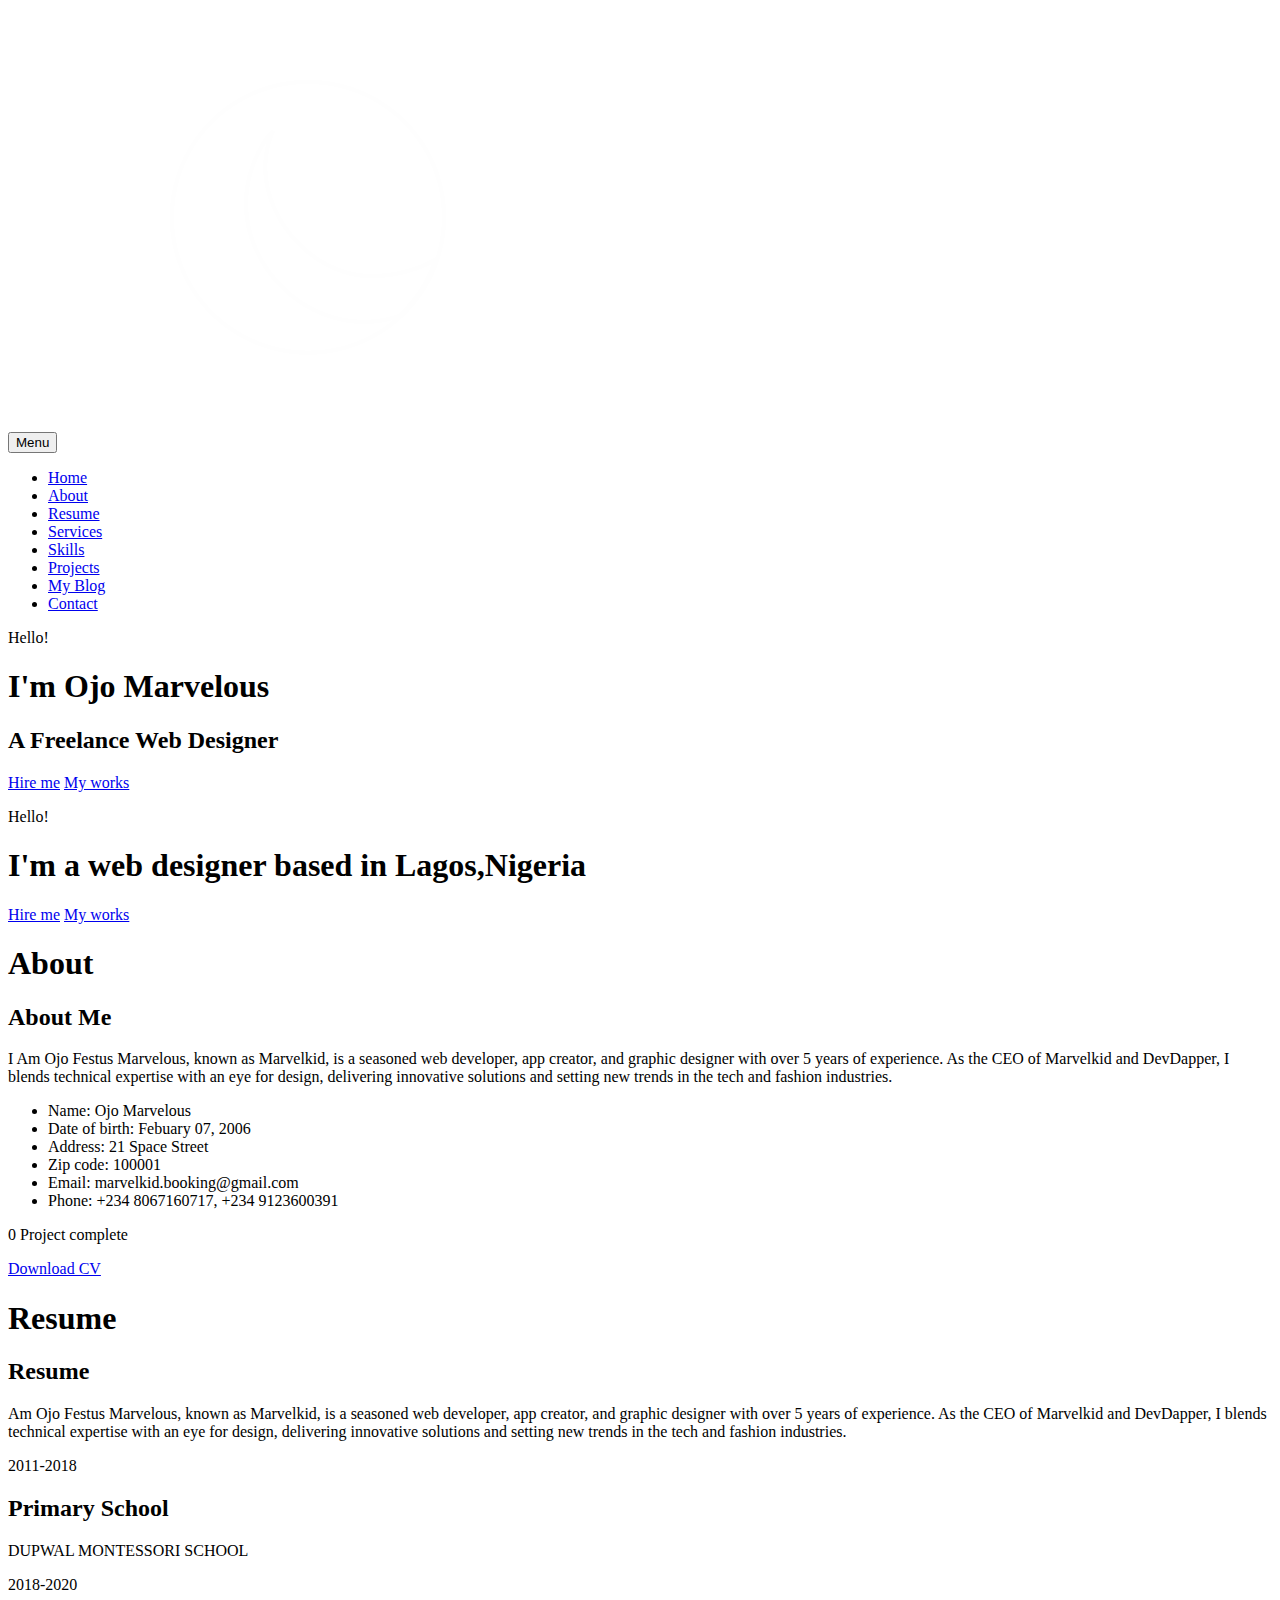
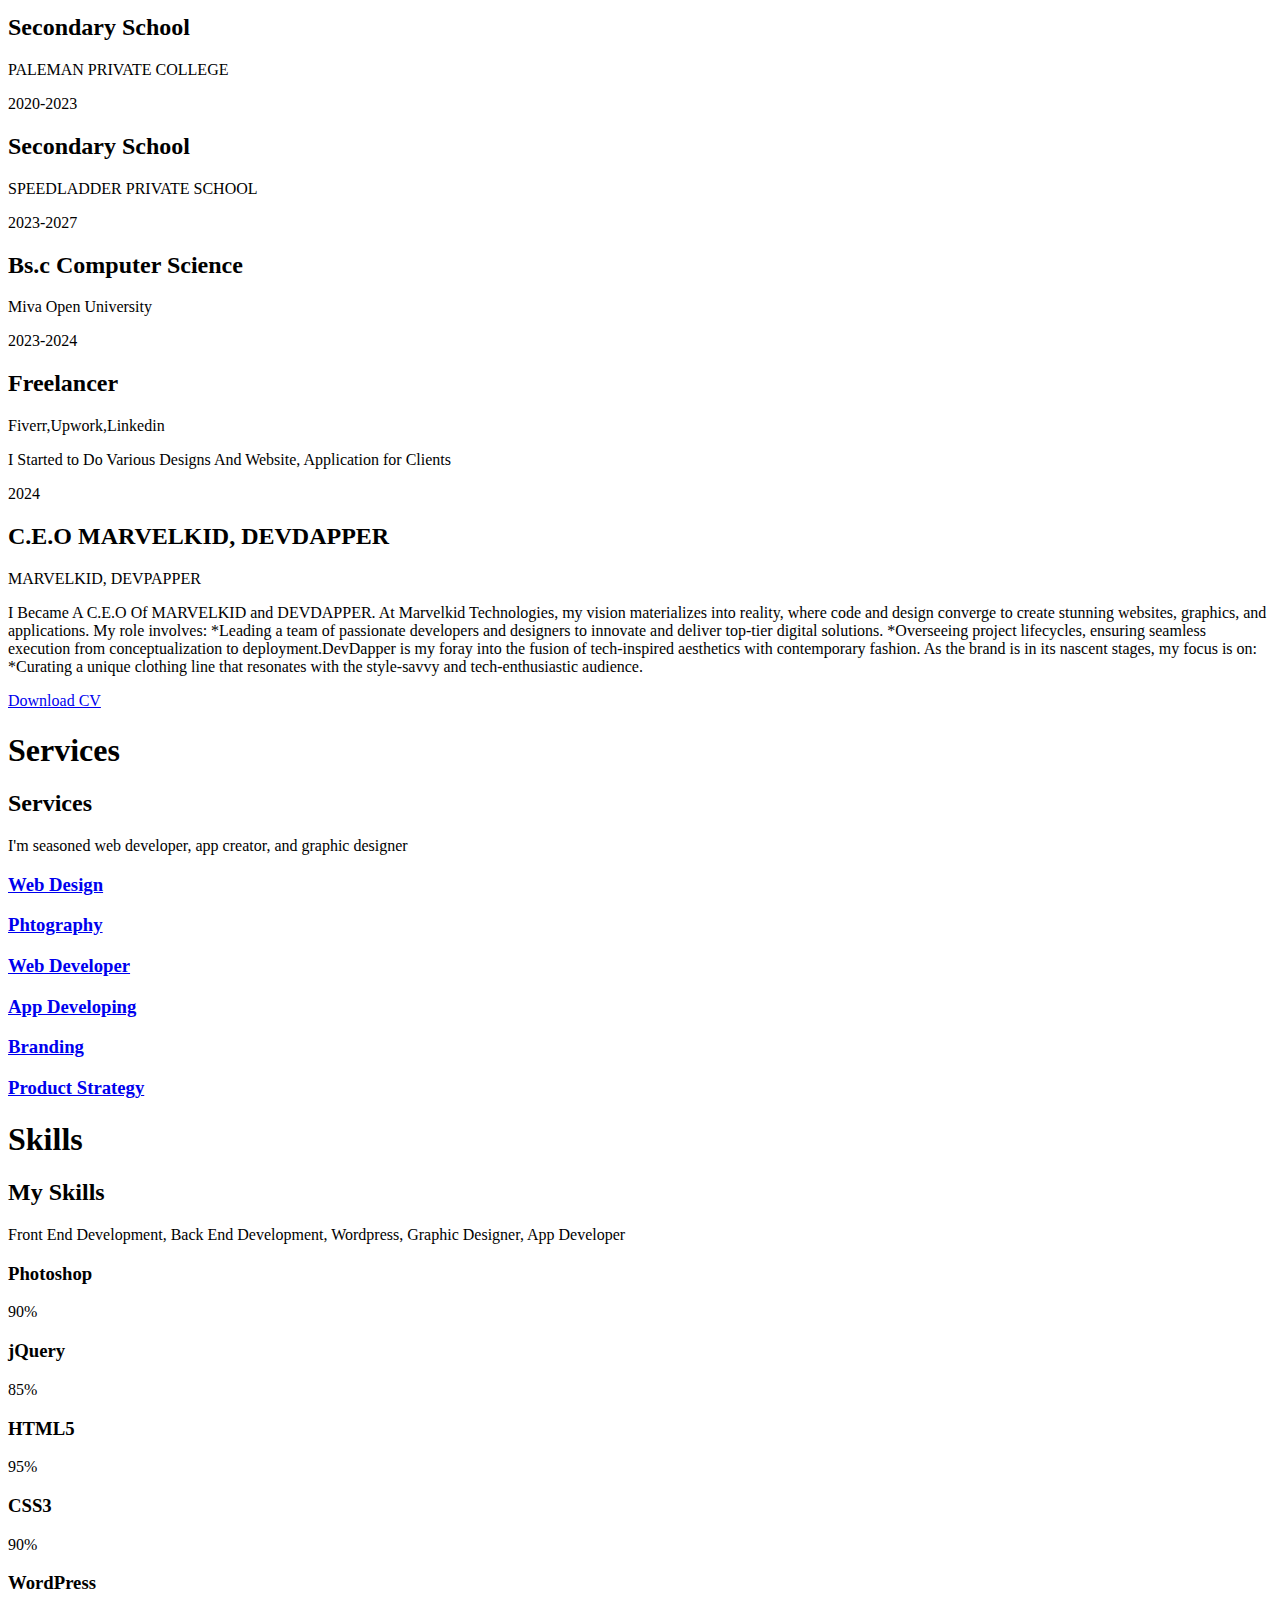
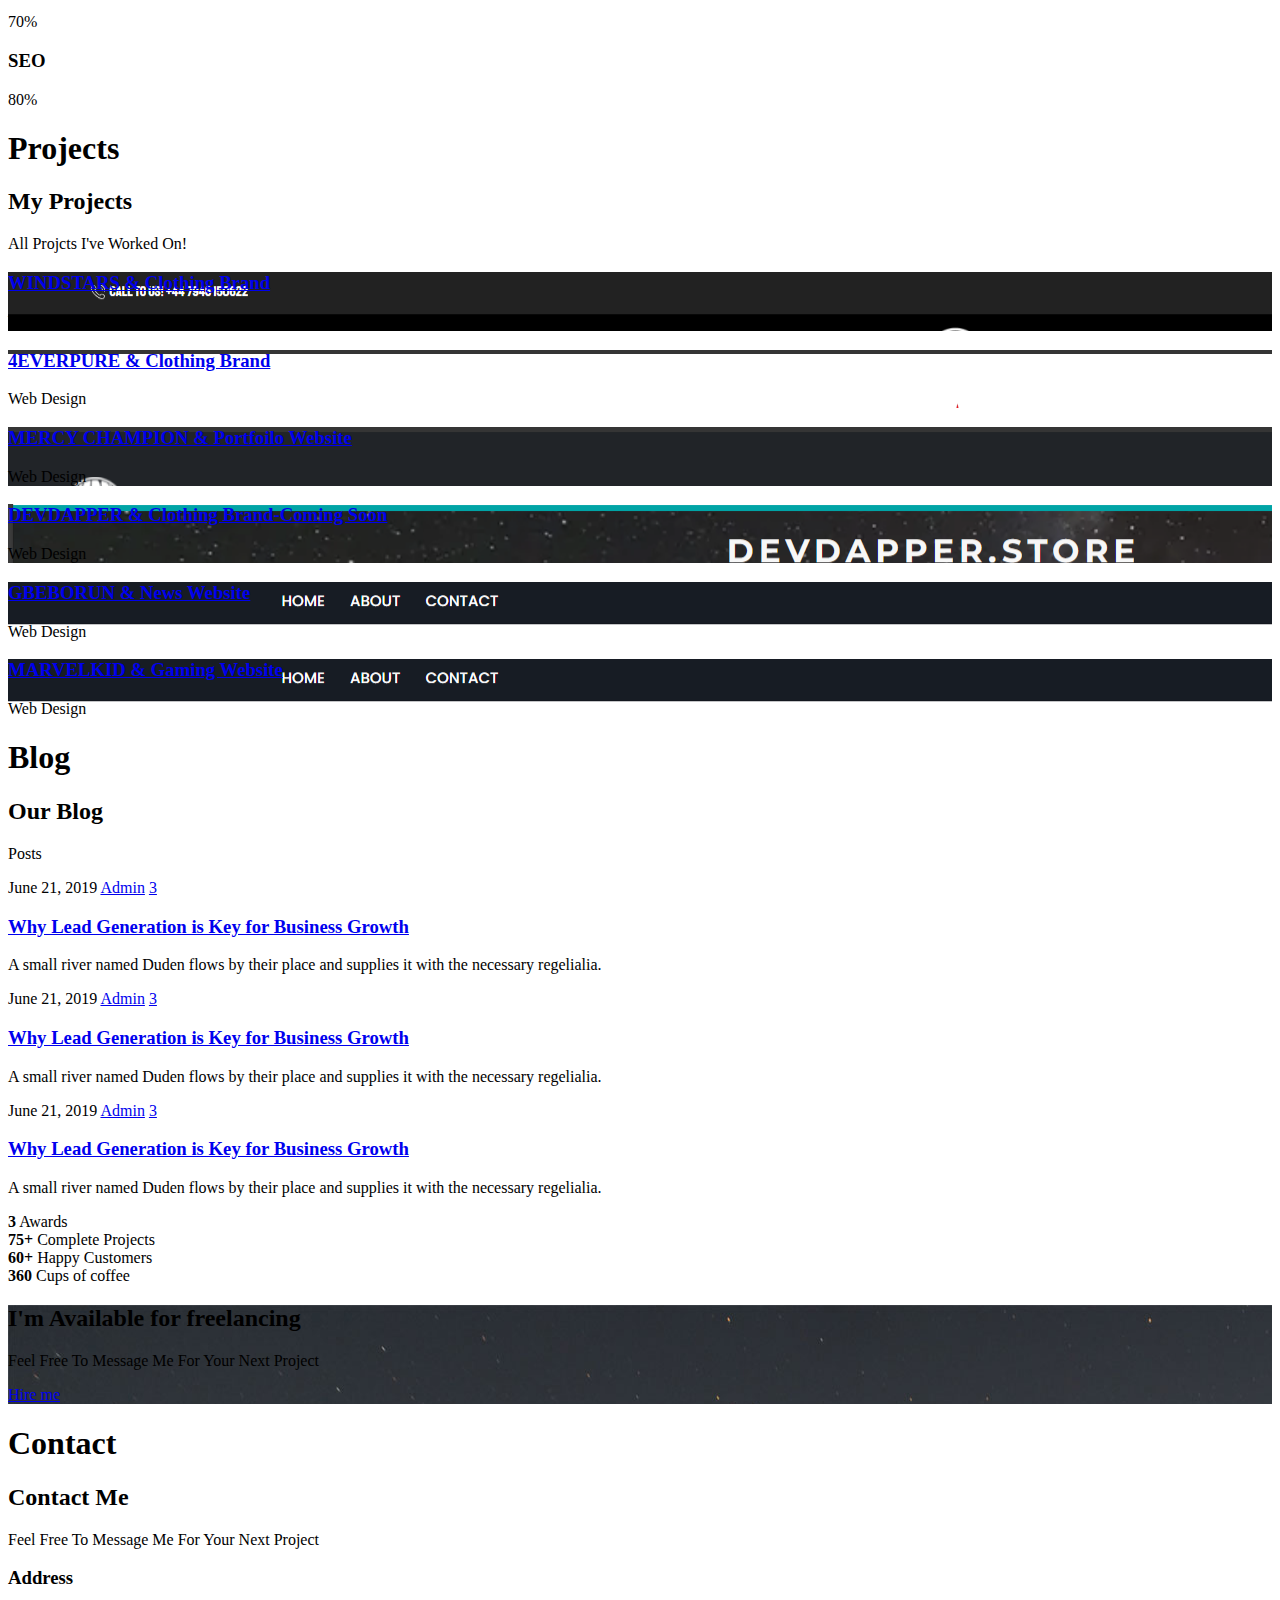
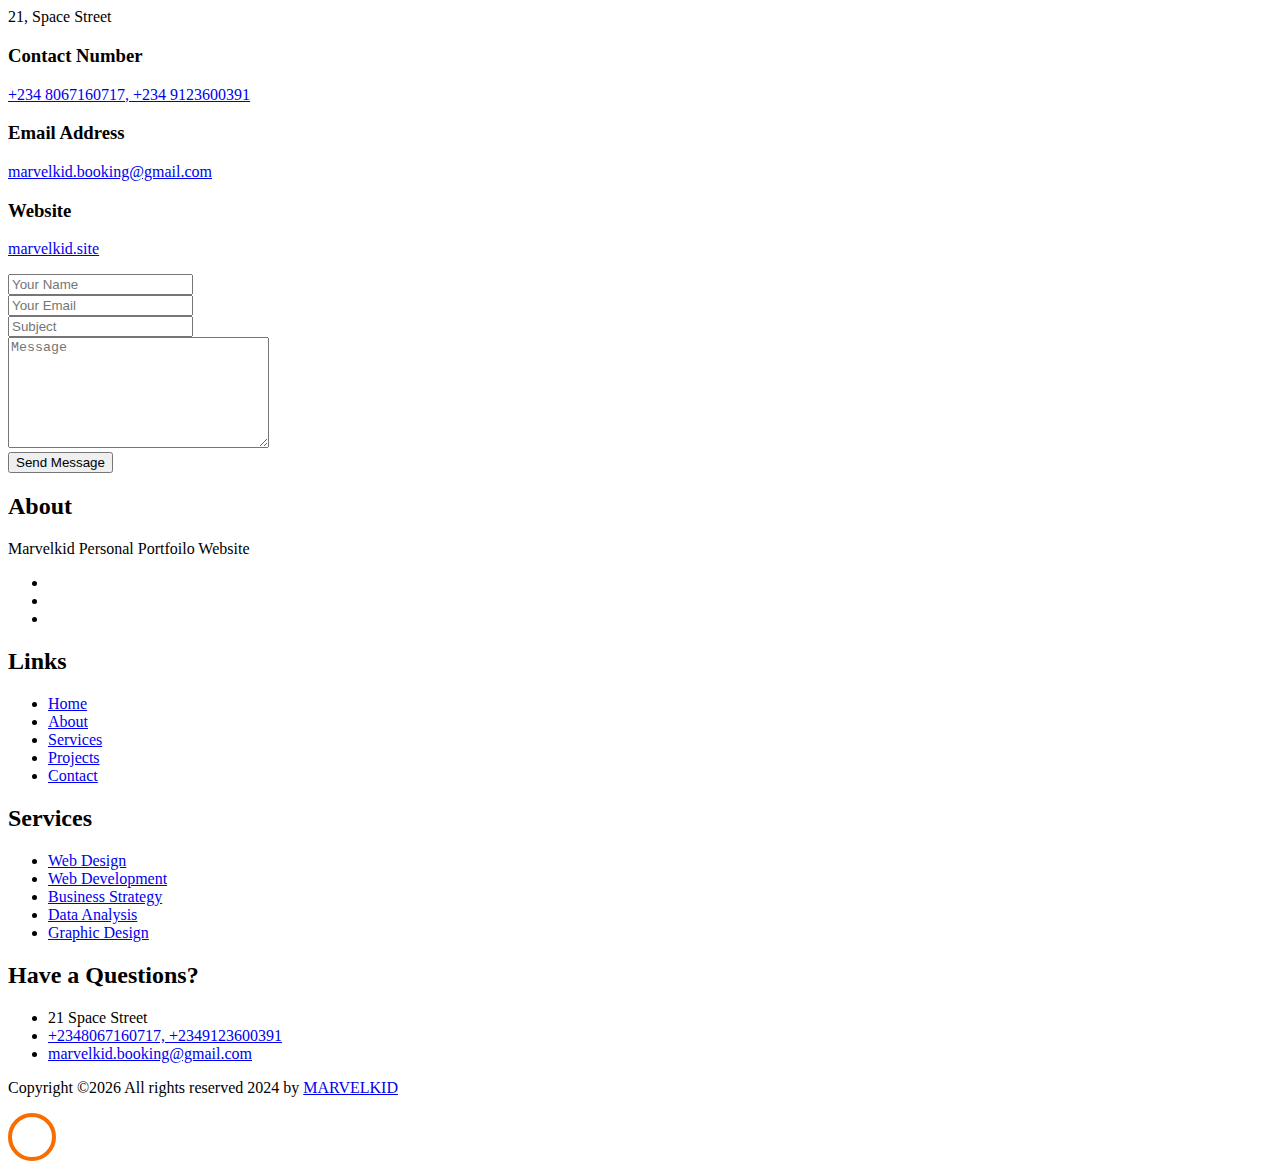
==== commit 53b0eb87: "Update index.html" ====
--- a/index.html
+++ b/index.html
@@ -170,7 +170,7 @@
     			<div class="col-md-6">
     				<div class="resume-wrap ftco-animate">
     					<span class="date">2023-2027</span>
-    					<h2>Bs.c &amp; University</h2>
+    					<h2>Bs.c Computer Science</h2>
     					<span class="position">Miva Open University</span>
     					<p class="mt-4"></p>
     				</div>
